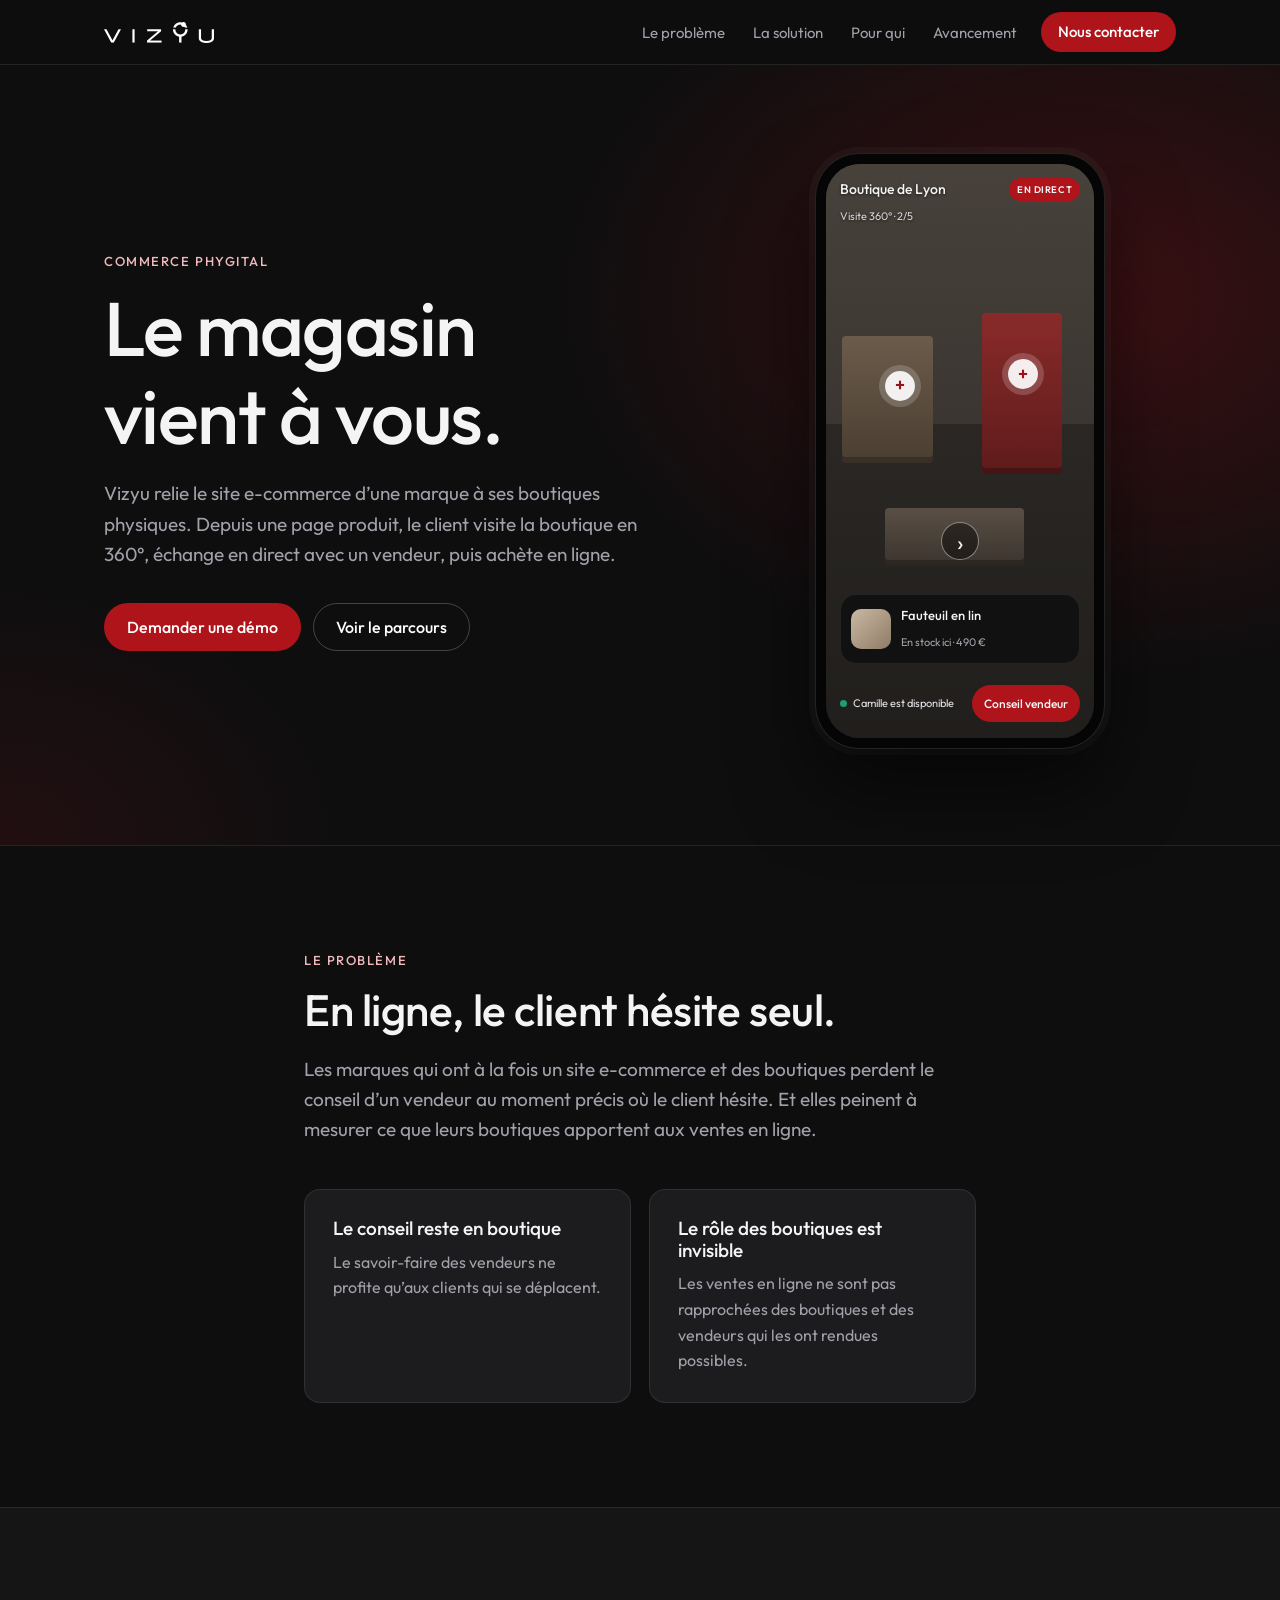
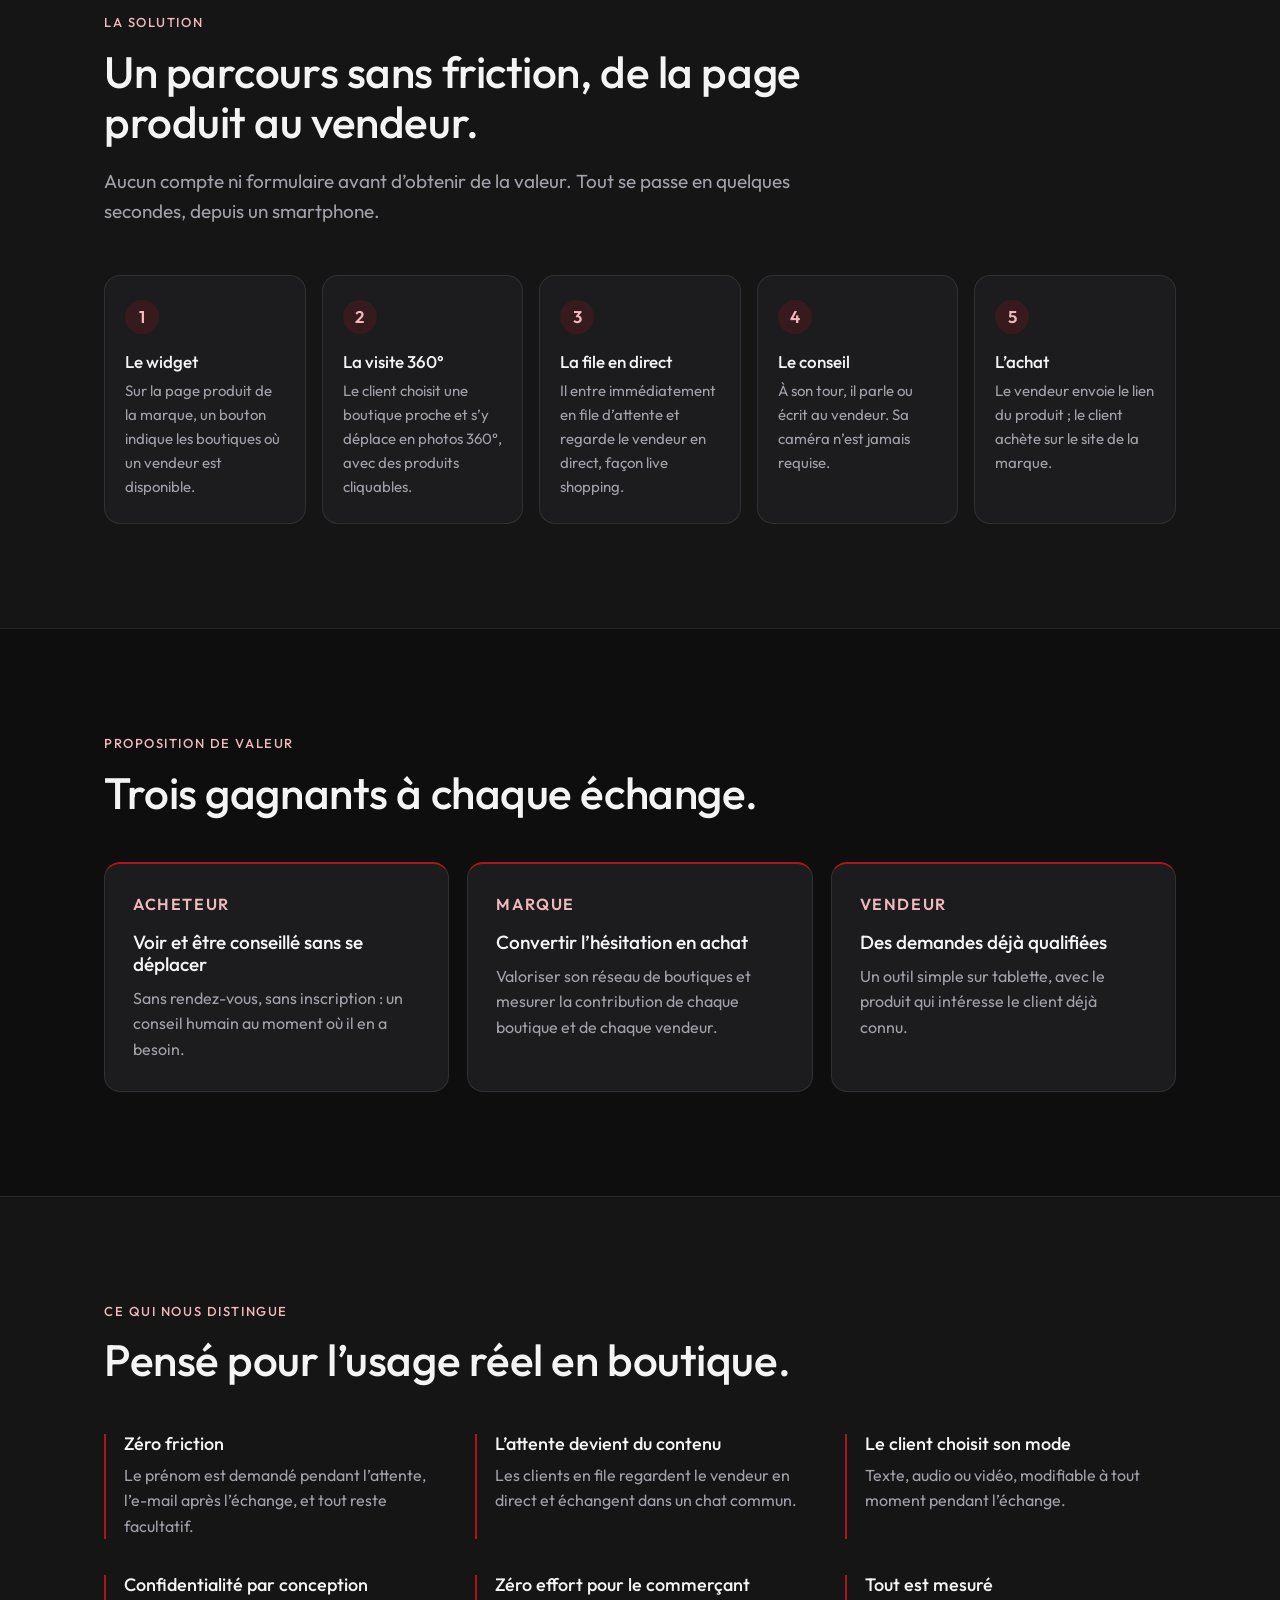
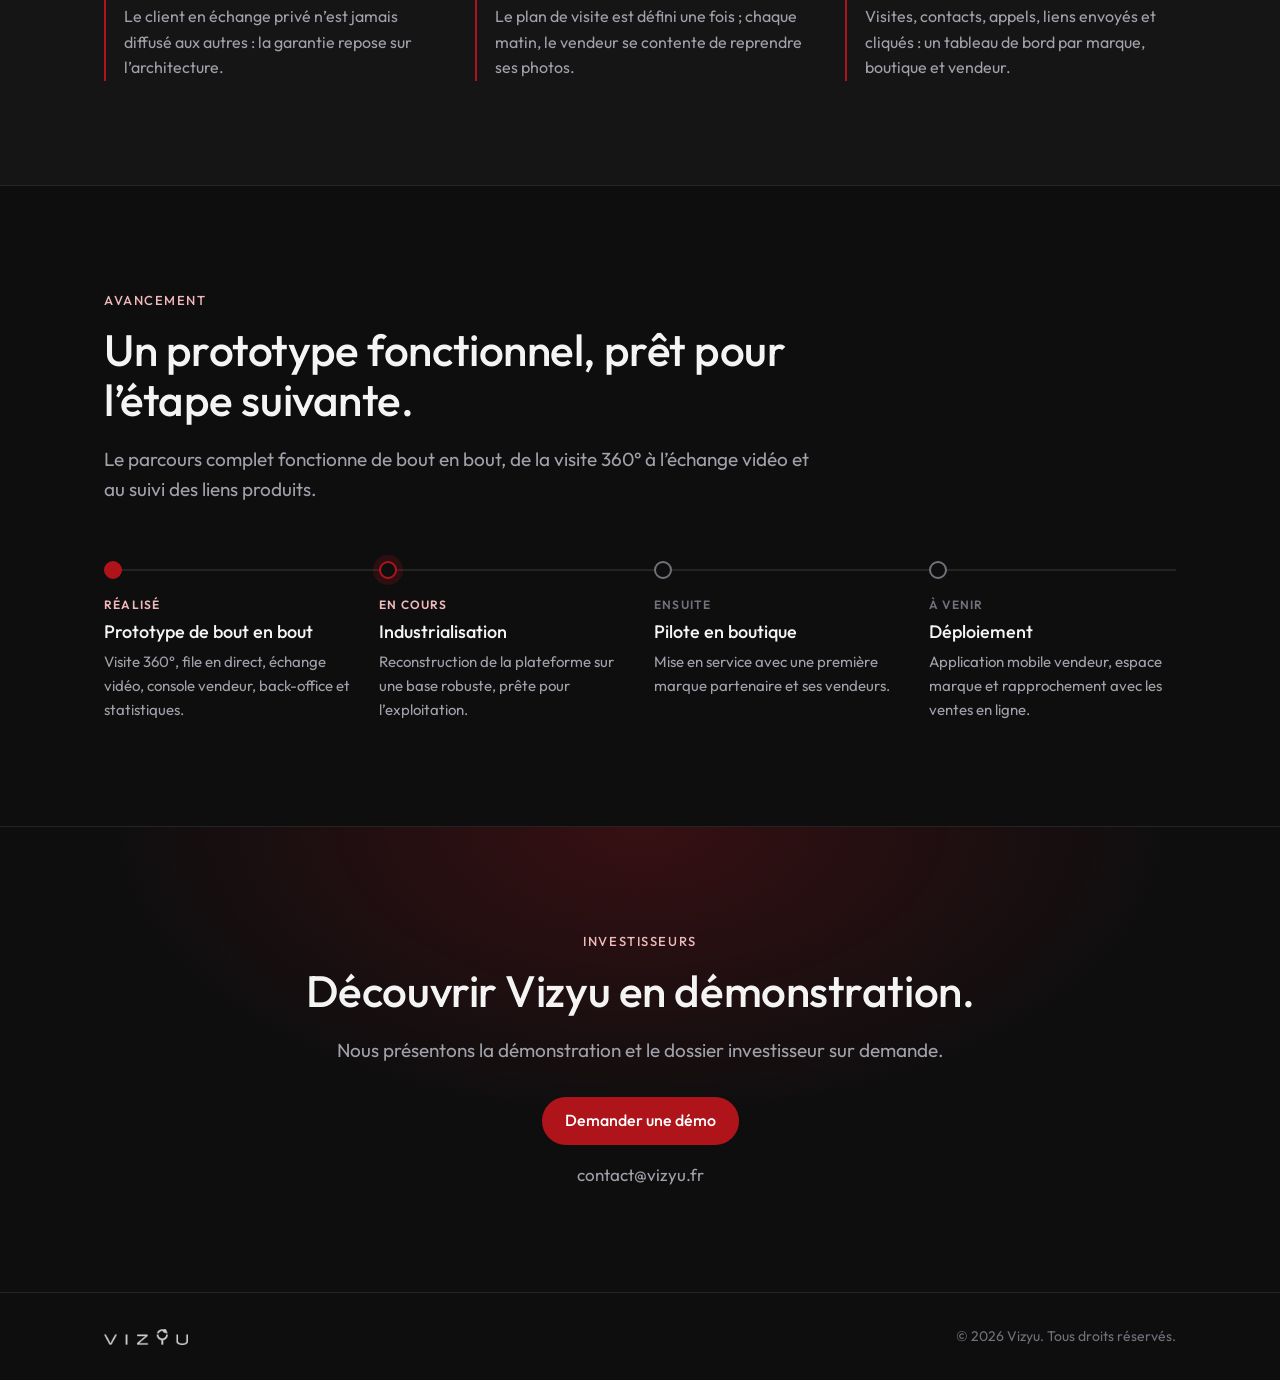
==== index.html @ f2ac0614 "feat: adresse de contact investisseurs (contact@vizyu.fr) Co-Authored-By: Claude Opus 5.5 <noreply@a" ====
<!doctype html>
<html lang="fr">
<head>
  <meta charset="utf-8" />
  <meta name="viewport" content="width=device-width, initial-scale=1, viewport-fit=cover" />
  <title>Vizyu — Le magasin vient à vous</title>
  <meta name="description" content="Vizyu relie le site e-commerce d'une marque à ses boutiques physiques : visite en 360°, conseil d'un vendeur en direct, achat en ligne." />
  <meta property="og:title" content="Vizyu — Le magasin vient à vous" />
  <meta property="og:description" content="La visite de boutique en 360° et le conseil vendeur en direct, au moment où le client hésite en ligne." />
  <meta property="og:type" content="website" />
  <meta property="og:url" content="https://www.vizyu.fr/" />
  <meta name="theme-color" content="#0E0E0F" />
  <link rel="icon" href="assets/icon.svg" type="image/svg+xml" />
  <link rel="apple-touch-icon" href="assets/apple-icon.png" />
  <link rel="preconnect" href="https://fonts.googleapis.com" />
  <link rel="preconnect" href="https://fonts.gstatic.com" crossorigin />
  <link href="https://fonts.googleapis.com/css2?family=Outfit:wght@300;400;500;600&display=swap" rel="stylesheet" />
  <link rel="stylesheet" href="styles.css" />
</head>
<body>
  <a class="skip" href="#contenu">Aller au contenu</a>

  <header class="nav" id="haut">
    <div class="wrap nav__inner">
      <a href="#haut" class="nav__logo" aria-label="Vizyu, retour en haut">
        <img src="assets/vizyu-logo-blanc.png" alt="Vizyu" width="110" height="21" />
      </a>
      <nav aria-label="Sections">
        <ul class="nav__links">
          <li><a href="#probleme">Le problème</a></li>
          <li><a href="#solution">La solution</a></li>
          <li><a href="#valeur">Pour qui</a></li>
          <li><a href="#avancement">Avancement</a></li>
        </ul>
      </nav>
      <a href="#contact" class="btn btn--sm">Nous contacter</a>
    </div>
  </header>

  <main id="contenu">
    <!-- Hero -->
    <section class="hero">
      <div class="wrap hero__grid">
        <div class="hero__text">
          <p class="eyebrow">Commerce phygital</p>
          <h1>Le magasin vient&nbsp;à&nbsp;vous.</h1>
          <p class="lead">
            Vizyu relie le site e-commerce d’une marque à ses boutiques physiques.
            Depuis une page produit, le client visite la boutique en 360°, échange en direct
            avec un vendeur, puis achète en ligne.
          </p>
          <div class="hero__cta">
            <a href="#contact" class="btn">Demander une démo</a>
            <a href="#solution" class="btn btn--ghost">Voir le parcours</a>
          </div>
        </div>

        <div class="phone" aria-hidden="true">
          <div class="phone__screen">
            <div class="pano">
              <div class="pano__grid"></div>
              <div class="pano__shelf pano__shelf--a"></div>
              <div class="pano__shelf pano__shelf--b"></div>
              <div class="pano__shelf pano__shelf--c"></div>
              <span class="hotspot hotspot--a"><span>+</span></span>
              <span class="hotspot hotspot--b"><span>+</span></span>
              <span class="navspot">›</span>
            </div>
            <div class="phone__top">
              <div>
                <strong>Boutique de Lyon</strong>
                <small>Visite 360° · 2/5</small>
              </div>
              <span class="live-dot">EN DIRECT</span>
            </div>
            <div class="product">
              <div class="product__thumb"></div>
              <div>
                <strong>Fauteuil en lin</strong>
                <small>En stock ici · 490 €</small>
              </div>
            </div>
            <div class="phone__bottom">
              <span class="avail"><i></i>Camille est disponible</span>
              <span class="phone__btn">Conseil vendeur</span>
            </div>
          </div>
        </div>
      </div>
    </section>

    <!-- Problem -->
    <section class="section" id="probleme">
      <div class="wrap narrow">
        <p class="eyebrow">Le problème</p>
        <h2>En ligne, le client hésite seul.</h2>
        <p class="lead">
          Les marques qui ont à la fois un site e-commerce et des boutiques perdent le conseil
          d’un vendeur au moment précis où le client hésite. Et elles peinent à mesurer ce que
          leurs boutiques apportent aux ventes en ligne.
        </p>
        <div class="cards cards--2">
          <article class="card">
            <h3>Le conseil reste en boutique</h3>
            <p>Le savoir-faire des vendeurs ne profite qu’aux clients qui se déplacent.</p>
          </article>
          <article class="card">
            <h3>Le rôle des boutiques est invisible</h3>
            <p>Les ventes en ligne ne sont pas rapprochées des boutiques et des vendeurs qui les ont rendues possibles.</p>
          </article>
        </div>
      </div>
    </section>

    <!-- Solution / journey -->
    <section class="section section--alt" id="solution">
      <div class="wrap">
        <div class="narrow">
          <p class="eyebrow">La solution</p>
          <h2>Un parcours sans friction, de la page produit au vendeur.</h2>
          <p class="lead">Aucun compte ni formulaire avant d’obtenir de la valeur. Tout se passe en quelques secondes, depuis un smartphone.</p>
        </div>
        <ol class="steps">
          <li class="step">
            <span class="step__n">1</span>
            <h3>Le widget</h3>
            <p>Sur la page produit de la marque, un bouton indique les boutiques où un vendeur est disponible.</p>
          </li>
          <li class="step">
            <span class="step__n">2</span>
            <h3>La visite 360°</h3>
            <p>Le client choisit une boutique proche et s’y déplace en photos 360°, avec des produits cliquables.</p>
          </li>
          <li class="step">
            <span class="step__n">3</span>
            <h3>La file en direct</h3>
            <p>Il entre immédiatement en file d’attente et regarde le vendeur en direct, façon live shopping.</p>
          </li>
          <li class="step">
            <span class="step__n">4</span>
            <h3>Le conseil</h3>
            <p>À son tour, il parle ou écrit au vendeur. Sa caméra n’est jamais requise.</p>
          </li>
          <li class="step">
            <span class="step__n">5</span>
            <h3>L’achat</h3>
            <p>Le vendeur envoie le lien du produit ; le client achète sur le site de la marque.</p>
          </li>
        </ol>
      </div>
    </section>

    <!-- Value -->
    <section class="section" id="valeur">
      <div class="wrap">
        <div class="narrow">
          <p class="eyebrow">Proposition de valeur</p>
          <h2>Trois gagnants à chaque échange.</h2>
        </div>
        <div class="cards cards--3">
          <article class="card card--accent">
            <p class="card__tag">Acheteur</p>
            <h3>Voir et être conseillé sans se déplacer</h3>
            <p>Sans rendez-vous, sans inscription : un conseil humain au moment où il en a besoin.</p>
          </article>
          <article class="card card--accent">
            <p class="card__tag">Marque</p>
            <h3>Convertir l’hésitation en achat</h3>
            <p>Valoriser son réseau de boutiques et mesurer la contribution de chaque boutique et de chaque vendeur.</p>
          </article>
          <article class="card card--accent">
            <p class="card__tag">Vendeur</p>
            <h3>Des demandes déjà qualifiées</h3>
            <p>Un outil simple sur tablette, avec le produit qui intéresse le client déjà connu.</p>
          </article>
        </div>
      </div>
    </section>

    <!-- Differentiators -->
    <section class="section section--alt">
      <div class="wrap">
        <div class="narrow">
          <p class="eyebrow">Ce qui nous distingue</p>
          <h2>Pensé pour l’usage réel en boutique.</h2>
        </div>
        <ul class="features">
          <li>
            <h3>Zéro friction</h3>
            <p>Le prénom est demandé pendant l’attente, l’e-mail après l’échange, et tout reste facultatif.</p>
          </li>
          <li>
            <h3>L’attente devient du contenu</h3>
            <p>Les clients en file regardent le vendeur en direct et échangent dans un chat commun.</p>
          </li>
          <li>
            <h3>Le client choisit son mode</h3>
            <p>Texte, audio ou vidéo, modifiable à tout moment pendant l’échange.</p>
          </li>
          <li>
            <h3>Confidentialité par conception</h3>
            <p>Le client en échange privé n’est jamais diffusé aux autres : la garantie repose sur l’architecture.</p>
          </li>
          <li>
            <h3>Zéro effort pour le commerçant</h3>
            <p>Le plan de visite est défini une fois ; chaque matin, le vendeur se contente de reprendre ses photos.</p>
          </li>
          <li>
            <h3>Tout est mesuré</h3>
            <p>Visites, contacts, appels, liens envoyés et cliqués : un tableau de bord par marque, boutique et vendeur.</p>
          </li>
        </ul>
      </div>
    </section>

    <!-- Progress -->
    <section class="section" id="avancement">
      <div class="wrap">
        <div class="narrow">
          <p class="eyebrow">Avancement</p>
          <h2>Un prototype fonctionnel, prêt pour l’étape suivante.</h2>
          <p class="lead">Le parcours complet fonctionne de bout en bout, de la visite 360° à l’échange vidéo et au suivi des liens produits.</p>
        </div>
        <ol class="timeline">
          <li class="timeline__item is-done">
            <span class="timeline__dot"></span>
            <p class="timeline__label">Réalisé</p>
            <h3>Prototype de bout en bout</h3>
            <p>Visite 360°, file en direct, échange vidéo, console vendeur, back-office et statistiques.</p>
          </li>
          <li class="timeline__item is-current">
            <span class="timeline__dot"></span>
            <p class="timeline__label">En cours</p>
            <h3>Industrialisation</h3>
            <p>Reconstruction de la plateforme sur une base robuste, prête pour l’exploitation.</p>
          </li>
          <li class="timeline__item">
            <span class="timeline__dot"></span>
            <p class="timeline__label">Ensuite</p>
            <h3>Pilote en boutique</h3>
            <p>Mise en service avec une première marque partenaire et ses vendeurs.</p>
          </li>
          <li class="timeline__item">
            <span class="timeline__dot"></span>
            <p class="timeline__label">À venir</p>
            <h3>Déploiement</h3>
            <p>Application mobile vendeur, espace marque et rapprochement avec les ventes en ligne.</p>
          </li>
        </ol>
      </div>
    </section>

    <!-- Contact -->
    <section class="section contact" id="contact">
      <div class="wrap narrow center">
        <p class="eyebrow">Investisseurs</p>
        <h2>Découvrir Vizyu en démonstration.</h2>
        <p class="lead">Nous présentons la démonstration et le dossier investisseur sur demande.</p>
        <a class="btn" href="mailto:contact@vizyu.fr?subject=Vizyu%20%E2%80%94%20Demande%20de%20d%C3%A9monstration">Demander une démo</a>
        <p class="contact__mail"><a href="mailto:contact@vizyu.fr">contact@vizyu.fr</a></p>
      </div>
    </section>
  </main>

  <footer class="footer">
    <div class="wrap footer__inner">
      <img src="assets/vizyu-logo-blanc.png" alt="Vizyu" width="84" height="16" />
      <p>© <span id="annee">2026</span> Vizyu. Tous droits réservés.</p>
    </div>
  </footer>

  <script>
    document.getElementById("annee").textContent = new Date().getFullYear();
  </script>
</body>
</html>
---- styles.css ----
:root {
  --red: #b0141b;
  --red-deep: #9a1218;
  --red-soft: #f0b9bc;
  --bg: #0e0e0f;
  --bg-alt: #151516;
  --surface: #1c1c1e;
  --line: rgba(255, 255, 255, 0.09);
  --ink: #f4f4f5;
  --muted: #a1a1aa;
  --faint: #71717a;
  --success: #1d9e75;
  --radius: 16px;
  --wrap: 1120px;
}

*,
*::before,
*::after { box-sizing: border-box; }

html { scroll-behavior: smooth; scroll-padding-top: 76px; }

body {
  margin: 0;
  background: var(--bg);
  color: var(--ink);
  font-family: "Outfit", system-ui, -apple-system, "Segoe UI", sans-serif;
  font-size: 17px;
  line-height: 1.6;
  -webkit-font-smoothing: antialiased;
}

img { display: block; max-width: 100%; height: auto; }
a { color: inherit; }
h1, h2, h3 { margin: 0; font-weight: 500; line-height: 1.15; }
p { margin: 0; }

:focus-visible { outline: 2px solid var(--red-soft); outline-offset: 3px; border-radius: 6px; }

.skip {
  position: absolute; left: 16px; top: -48px; z-index: 100;
  background: var(--red); color: #fff; padding: 10px 14px; border-radius: 10px; text-decoration: none;
}
.skip:focus { top: 12px; }

.wrap { width: 100%; max-width: var(--wrap); margin: 0 auto; padding: 0 24px; }
.narrow { max-width: 720px; }
.center { text-align: center; margin-left: auto; margin-right: auto; }

.eyebrow {
  font-size: 13px; font-weight: 500; letter-spacing: 0.12em; text-transform: uppercase;
  color: var(--red-soft); margin-bottom: 14px;
}
.lead { color: var(--muted); font-size: 19px; margin-top: 18px; }
h2 { font-size: clamp(30px, 4vw, 44px); letter-spacing: -0.01em; }
h3 { font-size: 19px; }

/* Buttons */
.btn {
  display: inline-flex; align-items: center; justify-content: center; min-height: 48px;
  padding: 0 22px; border-radius: 999px; background: var(--red); color: #fff;
  font-weight: 500; font-size: 16px; text-decoration: none; border: 1px solid transparent;
  transition: background 0.2s, border-color 0.2s;
}
.btn:hover { background: #c81a22; }
.btn--ghost { background: transparent; border-color: rgba(255, 255, 255, 0.22); }
.btn--ghost:hover { background: rgba(255, 255, 255, 0.06); }
.btn--sm { min-height: 40px; padding: 0 16px; font-size: 15px; }

/* Nav */
.nav {
  position: sticky; top: 0; z-index: 50;
  background: rgba(14, 14, 15, 0.82); backdrop-filter: blur(14px); -webkit-backdrop-filter: blur(14px);
  border-bottom: 1px solid var(--line);
}
.nav__inner { display: flex; align-items: center; gap: 24px; height: 64px; }
.nav__logo img { height: 21px; width: auto; }
.nav nav { margin-left: auto; }
.nav__links { display: flex; gap: 28px; list-style: none; margin: 0; padding: 0; }
.nav__links a { text-decoration: none; color: var(--muted); font-size: 15px; transition: color 0.2s; }
.nav__links a:hover { color: var(--ink); }

/* Hero */
.hero {
  padding: 88px 0 96px;
  background:
    radial-gradient(60% 70% at 85% 30%, rgba(176, 20, 27, 0.28), transparent 70%),
    radial-gradient(40% 50% at 0% 100%, rgba(176, 20, 27, 0.12), transparent 70%);
}
.hero__grid { display: grid; grid-template-columns: 1.15fr 0.85fr; gap: 56px; align-items: center; }
.hero h1 { font-size: clamp(42px, 6.4vw, 76px); font-weight: 500; letter-spacing: -0.02em; }
.hero .lead { max-width: 560px; }
.hero__cta { display: flex; flex-wrap: wrap; gap: 12px; margin-top: 34px; }

/* Phone mock-up */
.phone {
  justify-self: center; width: 290px; aspect-ratio: 9 / 18.5; padding: 10px;
  border-radius: 44px; background: #050505; border: 1px solid rgba(255, 255, 255, 0.12);
  box-shadow: 0 40px 80px rgba(0, 0, 0, 0.55), 0 0 0 6px rgba(255, 255, 255, 0.03);
}
.phone__screen {
  position: relative; height: 100%; border-radius: 34px; overflow: hidden;
  background: linear-gradient(180deg, #3a3835, #2c2c2a 55%, #211f1d);
}
.pano { position: absolute; inset: 0; overflow: hidden; }
.pano__grid {
  position: absolute; inset: -10% -40%;
  background:
    linear-gradient(180deg, #4a443d 0%, #3b3631 46%, #2a2724 46%, #1f1d1b 100%);
  animation: pan 18s ease-in-out infinite alternate;
}
.pano__shelf {
  position: absolute; border-radius: 4px;
  background: linear-gradient(180deg, #6b5b4a, #4a3e32);
  box-shadow: inset 0 -6px 0 rgba(0, 0, 0, 0.25);
  animation: pan 18s ease-in-out infinite alternate;
}
.pano__shelf--a { left: 6%; top: 30%; width: 34%; height: 22%; }
.pano__shelf--b { left: 58%; top: 26%; width: 30%; height: 28%; background: linear-gradient(180deg, #8a2a2a, #5e1b1b); }
.pano__shelf--c { left: 22%; top: 60%; width: 52%; height: 10%; background: linear-gradient(180deg, #5a4f45, #3a332d); }
@keyframes pan { from { transform: translateX(-6%); } to { transform: translateX(6%); } }

.hotspot {
  position: absolute; width: 30px; height: 30px; border-radius: 50%;
  background: rgba(255, 255, 255, 0.92); color: var(--red-deep);
  display: grid; place-items: center; font-weight: 600; font-size: 18px;
  box-shadow: 0 0 0 6px rgba(255, 255, 255, 0.18);
  animation: pulse 2.4s ease-in-out infinite;
}
.hotspot--a { left: 22%; top: 36%; }
.hotspot--b { left: 68%; top: 34%; animation-delay: 1.2s; }
.navspot {
  position: absolute; left: 50%; bottom: 31%; transform: translateX(-50%);
  width: 38px; height: 38px; border-radius: 50%; display: grid; place-items: center;
  background: rgba(0, 0, 0, 0.45); border: 1px solid rgba(255, 255, 255, 0.45); font-size: 24px;
}
@keyframes pulse { 50% { box-shadow: 0 0 0 11px rgba(255, 255, 255, 0.06); } }

.phone__top {
  position: absolute; top: 14px; left: 14px; right: 14px;
  display: flex; justify-content: space-between; align-items: flex-start;
  text-shadow: 0 1px 3px rgba(0, 0, 0, 0.6);
}
.phone__top strong { display: block; font-size: 14px; font-weight: 500; }
.phone__top small { font-size: 11px; color: #d4d4d8; }
.live-dot {
  font-size: 9.5px; font-weight: 600; letter-spacing: 0.06em; padding: 4px 8px; border-radius: 999px;
  background: var(--red); text-shadow: none;
}
.product {
  position: absolute; left: 14px; right: 14px; bottom: 74px;
  display: flex; gap: 10px; align-items: center; padding: 10px;
  border-radius: 16px; background: rgba(17, 17, 17, 0.93); border: 1px solid rgba(255, 255, 255, 0.08);
}
.product__thumb { width: 40px; height: 40px; border-radius: 10px; background: linear-gradient(135deg, #c9b8a3, #8f7c66); flex: none; }
.product strong { display: block; font-size: 13px; font-weight: 500; }
.product small { font-size: 11px; color: var(--muted); }
.phone__bottom {
  position: absolute; left: 14px; right: 14px; bottom: 16px;
  display: flex; justify-content: space-between; align-items: center; gap: 8px;
}
.avail { display: inline-flex; align-items: center; gap: 6px; font-size: 11px; color: #e4e4e7; }
.avail i { width: 7px; height: 7px; border-radius: 50%; background: var(--success); }
.phone__btn { background: var(--red); font-size: 12px; font-weight: 500; padding: 9px 12px; border-radius: 999px; white-space: nowrap; }

/* Sections */
.section { padding: 104px 0; border-top: 1px solid var(--line); }
.section--alt { background: var(--bg-alt); }

.cards { display: grid; gap: 18px; margin-top: 44px; }
.cards--2 { grid-template-columns: repeat(2, 1fr); }
.cards--3 { grid-template-columns: repeat(3, 1fr); }
.card { padding: 28px; border-radius: var(--radius); background: var(--surface); border: 1px solid var(--line); }
.card h3 { margin-bottom: 10px; }
.card p { color: var(--muted); font-size: 16px; }
.card--accent { border-top: 2px solid var(--red); }
.card__tag {
  font-size: 12px; font-weight: 600; letter-spacing: 0.1em; text-transform: uppercase;
  color: var(--red-soft) !important; margin-bottom: 14px;
}

/* Steps */
.steps {
  list-style: none; margin: 48px 0 0; padding: 0;
  display: grid; grid-template-columns: repeat(5, 1fr); gap: 16px; counter-reset: none;
}
.step { position: relative; padding: 24px 20px; border-radius: var(--radius); background: var(--surface); border: 1px solid var(--line); }
.step__n {
  display: grid; place-items: center; width: 34px; height: 34px; border-radius: 50%;
  background: rgba(176, 20, 27, 0.18); color: var(--red-soft); font-weight: 600; margin-bottom: 18px;
}
.step h3 { font-size: 17px; margin-bottom: 8px; }
.step p { color: var(--muted); font-size: 15px; }

/* Features */
.features {
  list-style: none; margin: 48px 0 0; padding: 0;
  display: grid; grid-template-columns: repeat(3, 1fr); gap: 36px 40px;
}
.features li { padding-left: 18px; border-left: 2px solid var(--red); }
.features h3 { font-size: 18px; margin-bottom: 8px; }
.features p { color: var(--muted); font-size: 16px; }

/* Timeline */
.timeline {
  list-style: none; margin: 56px 0 0; padding: 0; position: relative;
  display: grid; grid-template-columns: repeat(4, 1fr); gap: 28px;
}
.timeline::before {
  content: ""; position: absolute; left: 0; right: 0; top: 8px; height: 2px; background: var(--line);
}
.timeline__item { position: relative; padding-top: 34px; }
.timeline__dot {
  position: absolute; top: 0; left: 0; width: 18px; height: 18px; border-radius: 50%;
  background: var(--bg); border: 2px solid var(--faint);
}
.timeline__item.is-done .timeline__dot { background: var(--red); border-color: var(--red); }
.timeline__item.is-current .timeline__dot { border-color: var(--red); box-shadow: 0 0 0 6px rgba(176, 20, 27, 0.2); }
.timeline__label { font-size: 12px; font-weight: 600; letter-spacing: 0.1em; text-transform: uppercase; color: var(--faint); margin-bottom: 8px; }
.timeline__item.is-done .timeline__label,
.timeline__item.is-current .timeline__label { color: var(--red-soft); }
.timeline h3 { font-size: 18px; margin-bottom: 8px; }
.timeline p:last-child { color: var(--muted); font-size: 15px; }

/* Contact */
.contact {
  background: radial-gradient(60% 90% at 50% 0%, rgba(176, 20, 27, 0.25), transparent 70%), var(--bg);
}
.contact .btn { margin-top: 32px; }
.contact__mail { margin-top: 16px; }
.contact__mail a { color: var(--muted); text-decoration: none; }
.contact__mail a:hover { color: var(--ink); text-decoration: underline; }

/* Footer */
.footer { border-top: 1px solid var(--line); padding: 32px 0; }
.footer__inner { display: flex; justify-content: space-between; align-items: center; gap: 16px; }
.footer img { height: 16px; width: auto; opacity: 0.8; }
.footer p { color: var(--faint); font-size: 14px; }

/* Responsive */
@media (max-width: 960px) {
  .hero__grid { grid-template-columns: 1fr; }
  .phone { width: 260px; }
  .steps { grid-template-columns: repeat(2, 1fr); }
  .features { grid-template-columns: repeat(2, 1fr); }
  .timeline { grid-template-columns: repeat(2, 1fr); row-gap: 40px; }
  .timeline::before { display: none; }
  .cards--3 { grid-template-columns: 1fr; }
}
@media (max-width: 720px) {
  body { font-size: 16px; }
  .wrap { padding: 0 16px; }
  .nav nav { display: none; }
  .nav__inner { justify-content: space-between; }
  .hero { padding: 56px 0 72px; }
  .lead { font-size: 17px; }
  .section { padding: 72px 0; }
  .cards--2, .steps, .features, .timeline { grid-template-columns: 1fr; }
  .footer__inner { flex-direction: column; text-align: center; }
}

@media (prefers-reduced-motion: reduce) {
  html { scroll-behavior: auto; }
  *, *::before, *::after { animation: none !important; transition: none !important; }
}
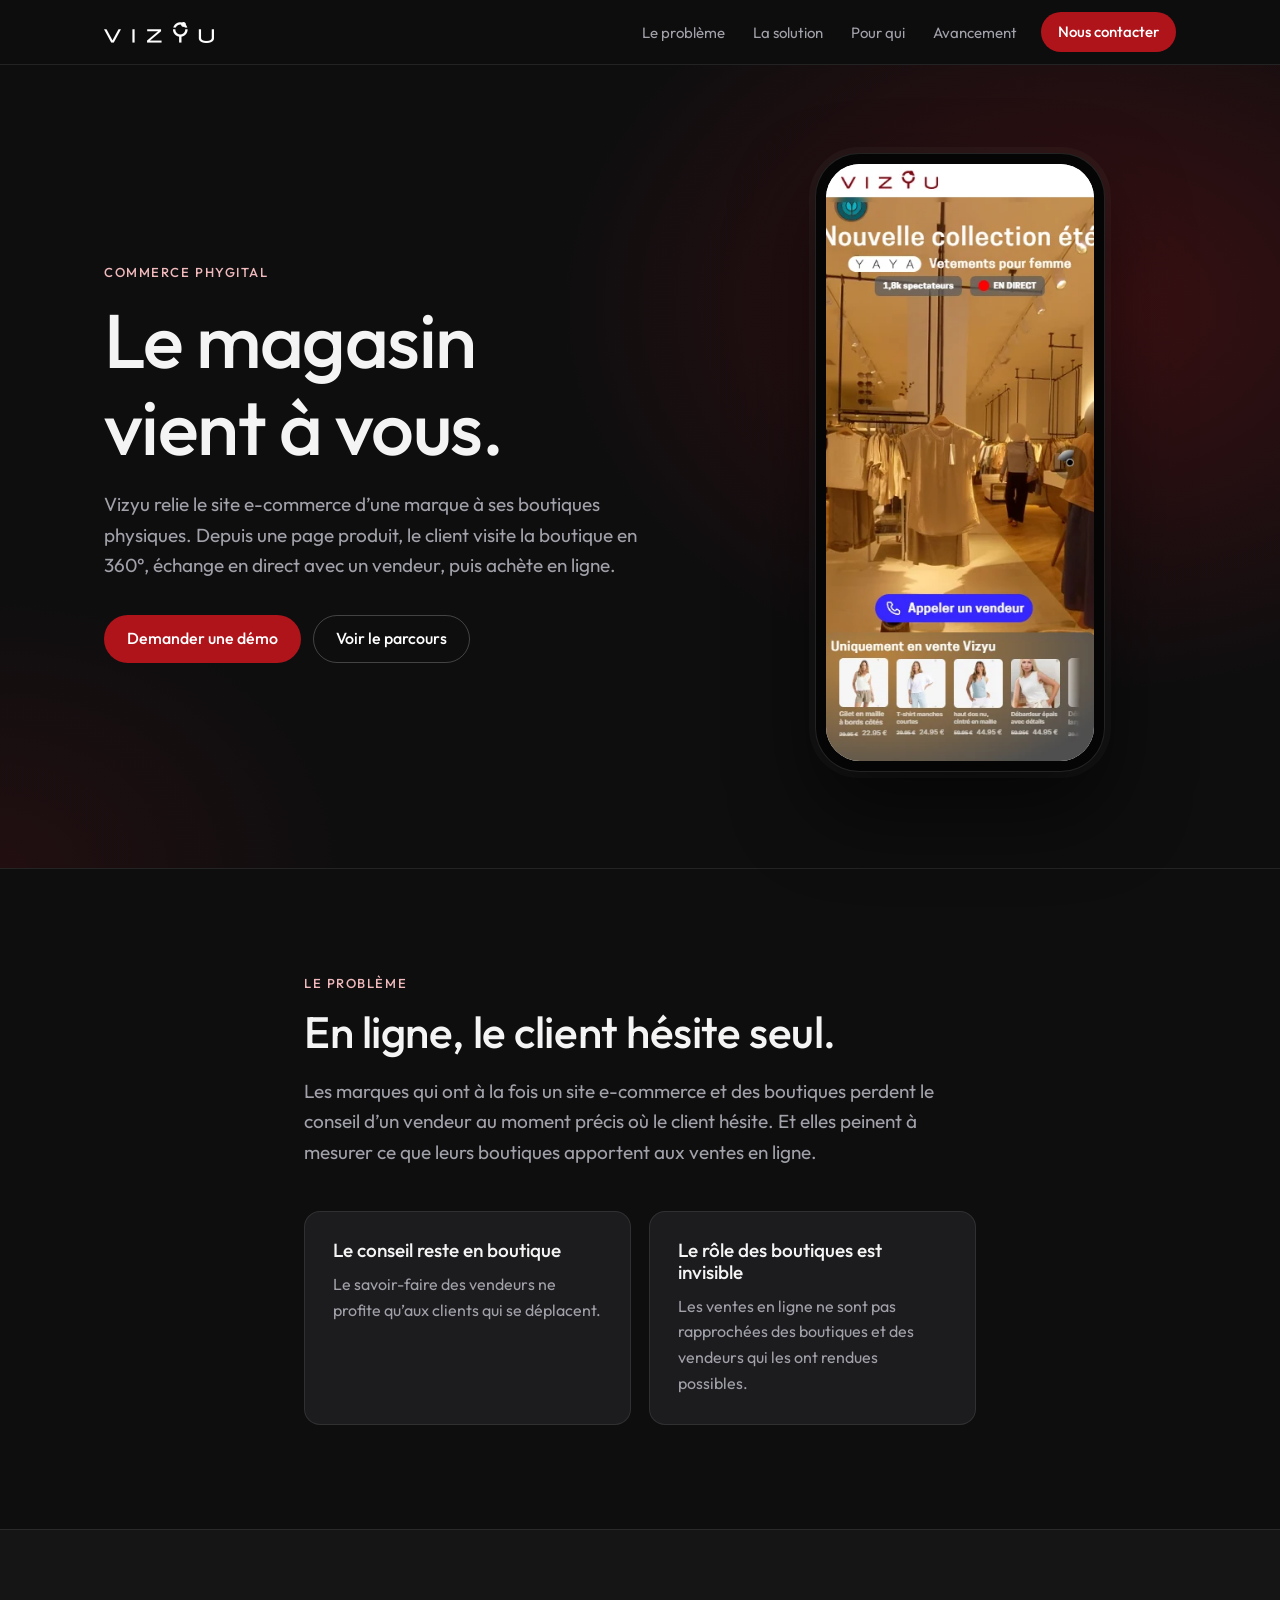
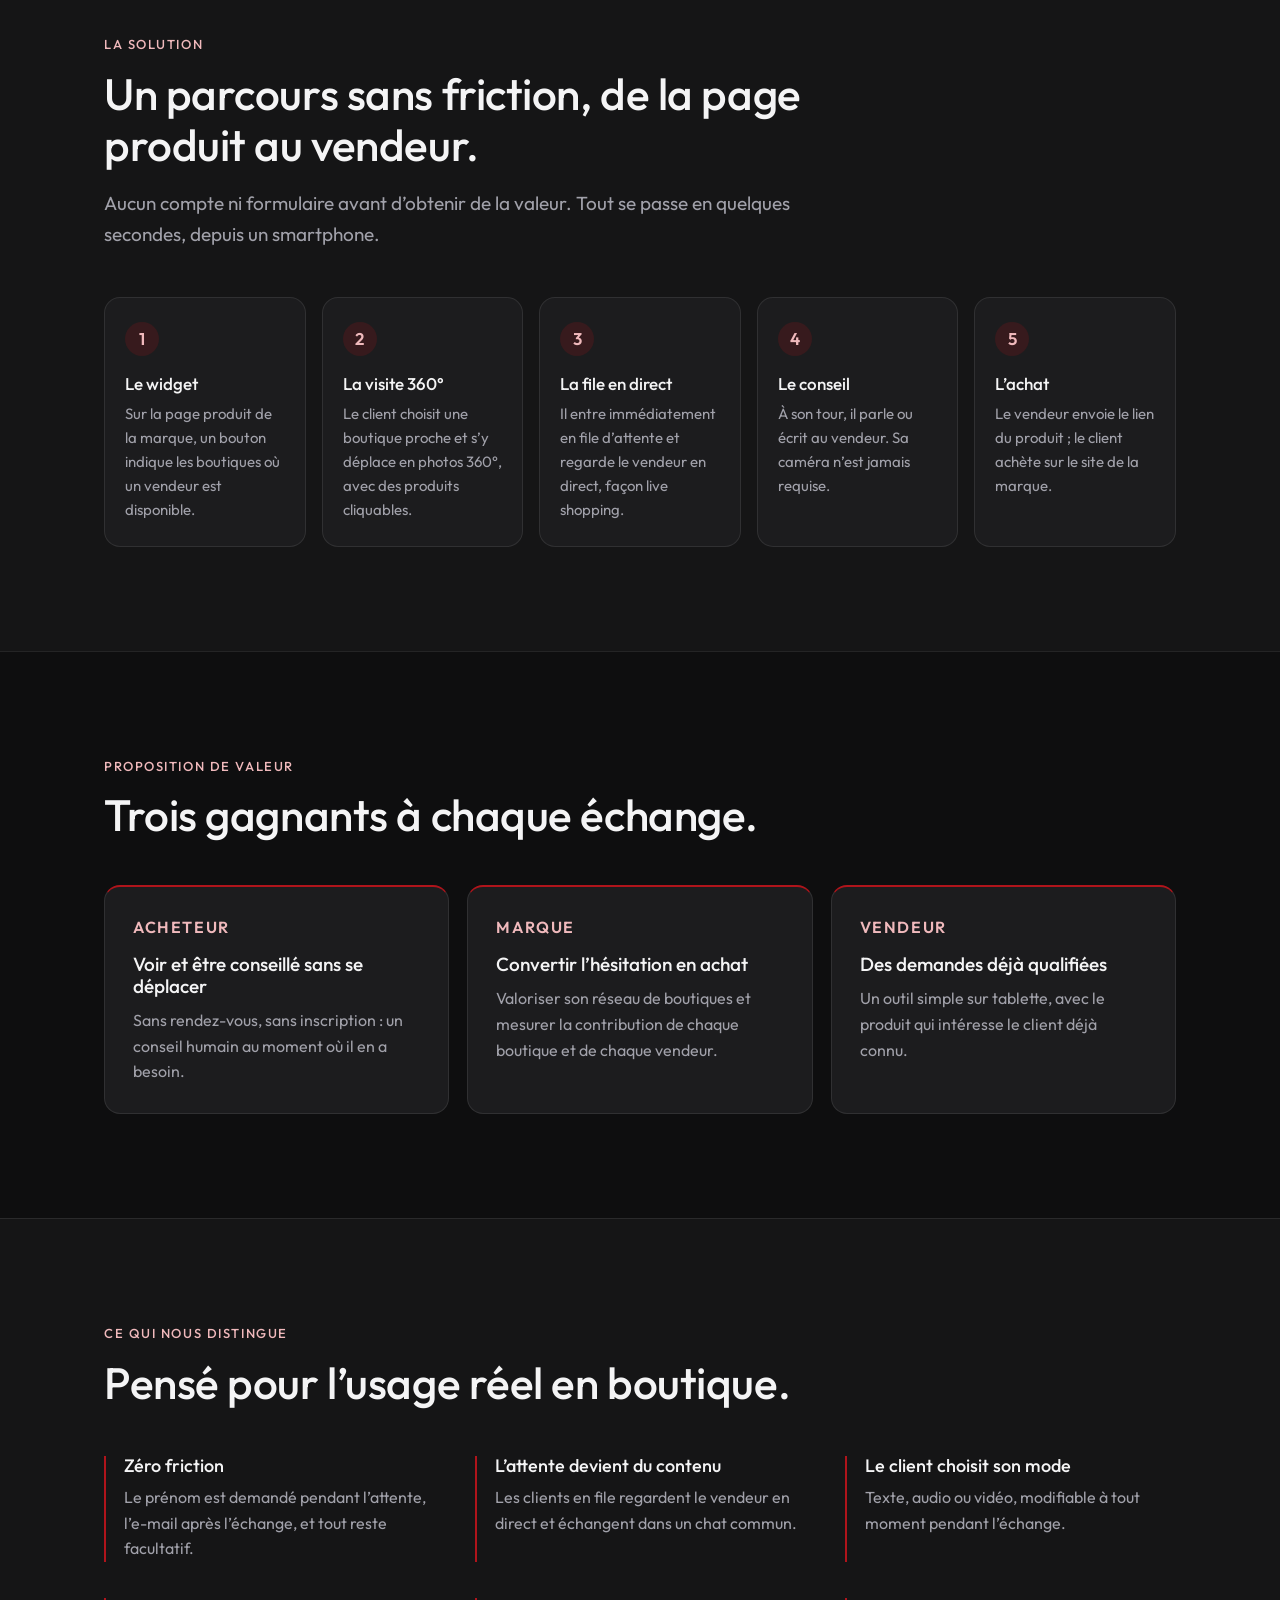
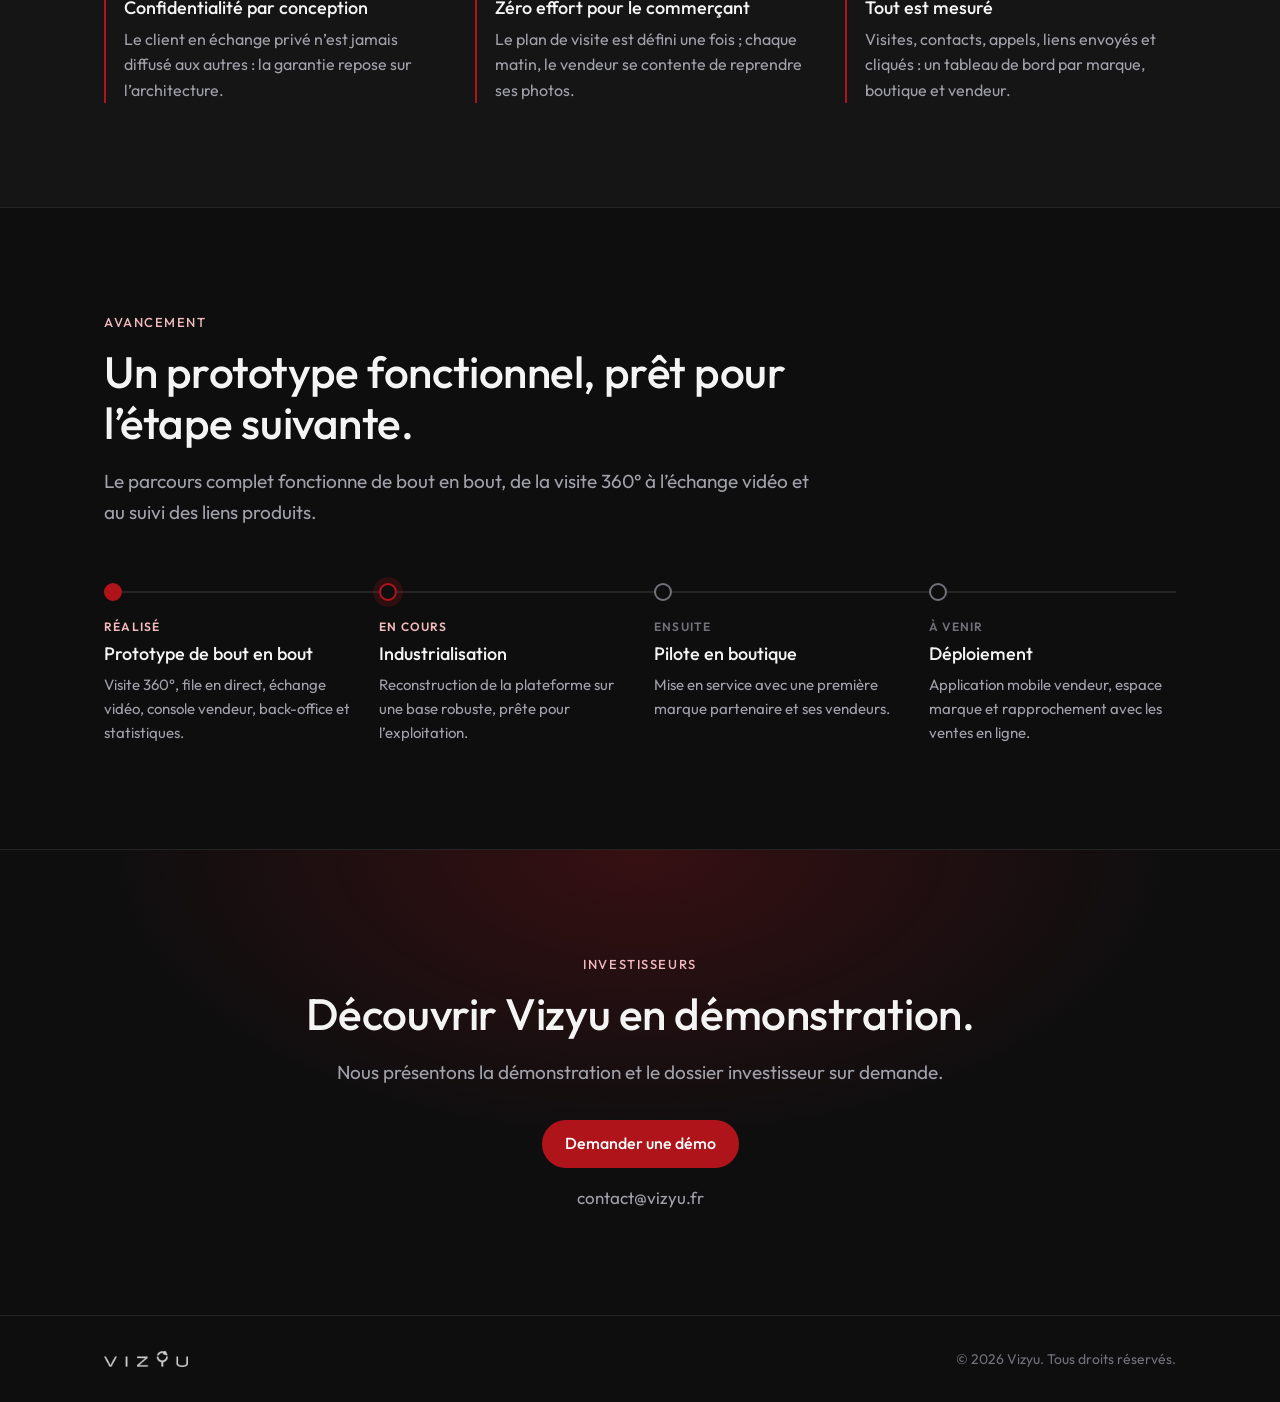
==== commit 8ae4651b: "feat: capture de l'application dans le téléphone de l'en-tête Remplace la maquette dessinée en CSS p" ====
--- a/index.html
+++ b/index.html
@@ -55,35 +55,13 @@
           </div>
         </div>
 
-        <div class="phone" aria-hidden="true">
+        <div class="phone">
           <div class="phone__screen">
-            <div class="pano">
-              <div class="pano__grid"></div>
-              <div class="pano__shelf pano__shelf--a"></div>
-              <div class="pano__shelf pano__shelf--b"></div>
-              <div class="pano__shelf pano__shelf--c"></div>
-              <span class="hotspot hotspot--a"><span>+</span></span>
-              <span class="hotspot hotspot--b"><span>+</span></span>
-              <span class="navspot">›</span>
-            </div>
-            <div class="phone__top">
-              <div>
-                <strong>Boutique de Lyon</strong>
-                <small>Visite 360° · 2/5</small>
-              </div>
-              <span class="live-dot">EN DIRECT</span>
-            </div>
-            <div class="product">
-              <div class="product__thumb"></div>
-              <div>
-                <strong>Fauteuil en lin</strong>
-                <small>En stock ici · 490 €</small>
-              </div>
-            </div>
-            <div class="phone__bottom">
-              <span class="avail"><i></i>Camille est disponible</span>
-              <span class="phone__btn">Conseil vendeur</span>
-            </div>
+            <img
+              src="assets/app-live.webp"
+              width="323" height="719"
+              alt="L'application Vizyu sur mobile : visite en direct d'une boutique de vêtements, bouton « Appeler un vendeur » et produits en vente"
+            />
           </div>
         </div>
       </div>
--- a/styles.css
+++ b/styles.css
@@ -94,74 +94,12 @@
 
 /* Phone mock-up */
 .phone {
-  justify-self: center; width: 290px; aspect-ratio: 9 / 18.5; padding: 10px;
+  justify-self: center; width: 290px; padding: 10px;
   border-radius: 44px; background: #050505; border: 1px solid rgba(255, 255, 255, 0.12);
   box-shadow: 0 40px 80px rgba(0, 0, 0, 0.55), 0 0 0 6px rgba(255, 255, 255, 0.03);
 }
-.phone__screen {
-  position: relative; height: 100%; border-radius: 34px; overflow: hidden;
-  background: linear-gradient(180deg, #3a3835, #2c2c2a 55%, #211f1d);
-}
-.pano { position: absolute; inset: 0; overflow: hidden; }
-.pano__grid {
-  position: absolute; inset: -10% -40%;
-  background:
-    linear-gradient(180deg, #4a443d 0%, #3b3631 46%, #2a2724 46%, #1f1d1b 100%);
-  animation: pan 18s ease-in-out infinite alternate;
-}
-.pano__shelf {
-  position: absolute; border-radius: 4px;
-  background: linear-gradient(180deg, #6b5b4a, #4a3e32);
-  box-shadow: inset 0 -6px 0 rgba(0, 0, 0, 0.25);
-  animation: pan 18s ease-in-out infinite alternate;
-}
-.pano__shelf--a { left: 6%; top: 30%; width: 34%; height: 22%; }
-.pano__shelf--b { left: 58%; top: 26%; width: 30%; height: 28%; background: linear-gradient(180deg, #8a2a2a, #5e1b1b); }
-.pano__shelf--c { left: 22%; top: 60%; width: 52%; height: 10%; background: linear-gradient(180deg, #5a4f45, #3a332d); }
-@keyframes pan { from { transform: translateX(-6%); } to { transform: translateX(6%); } }
-
-.hotspot {
-  position: absolute; width: 30px; height: 30px; border-radius: 50%;
-  background: rgba(255, 255, 255, 0.92); color: var(--red-deep);
-  display: grid; place-items: center; font-weight: 600; font-size: 18px;
-  box-shadow: 0 0 0 6px rgba(255, 255, 255, 0.18);
-  animation: pulse 2.4s ease-in-out infinite;
-}
-.hotspot--a { left: 22%; top: 36%; }
-.hotspot--b { left: 68%; top: 34%; animation-delay: 1.2s; }
-.navspot {
-  position: absolute; left: 50%; bottom: 31%; transform: translateX(-50%);
-  width: 38px; height: 38px; border-radius: 50%; display: grid; place-items: center;
-  background: rgba(0, 0, 0, 0.45); border: 1px solid rgba(255, 255, 255, 0.45); font-size: 24px;
-}
-@keyframes pulse { 50% { box-shadow: 0 0 0 11px rgba(255, 255, 255, 0.06); } }
-
-.phone__top {
-  position: absolute; top: 14px; left: 14px; right: 14px;
-  display: flex; justify-content: space-between; align-items: flex-start;
-  text-shadow: 0 1px 3px rgba(0, 0, 0, 0.6);
-}
-.phone__top strong { display: block; font-size: 14px; font-weight: 500; }
-.phone__top small { font-size: 11px; color: #d4d4d8; }
-.live-dot {
-  font-size: 9.5px; font-weight: 600; letter-spacing: 0.06em; padding: 4px 8px; border-radius: 999px;
-  background: var(--red); text-shadow: none;
-}
-.product {
-  position: absolute; left: 14px; right: 14px; bottom: 74px;
-  display: flex; gap: 10px; align-items: center; padding: 10px;
-  border-radius: 16px; background: rgba(17, 17, 17, 0.93); border: 1px solid rgba(255, 255, 255, 0.08);
-}
-.product__thumb { width: 40px; height: 40px; border-radius: 10px; background: linear-gradient(135deg, #c9b8a3, #8f7c66); flex: none; }
-.product strong { display: block; font-size: 13px; font-weight: 500; }
-.product small { font-size: 11px; color: var(--muted); }
-.phone__bottom {
-  position: absolute; left: 14px; right: 14px; bottom: 16px;
-  display: flex; justify-content: space-between; align-items: center; gap: 8px;
-}
-.avail { display: inline-flex; align-items: center; gap: 6px; font-size: 11px; color: #e4e4e7; }
-.avail i { width: 7px; height: 7px; border-radius: 50%; background: var(--success); }
-.phone__btn { background: var(--red); font-size: 12px; font-weight: 500; padding: 9px 12px; border-radius: 999px; white-space: nowrap; }
+.phone__screen { aspect-ratio: 323 / 719; border-radius: 34px; overflow: hidden; background: #fff; }
+.phone__screen img { width: 100%; height: 100%; object-fit: cover; object-position: top center; }
 
 /* Sections */
 .section { padding: 104px 0; border-top: 1px solid var(--line); }
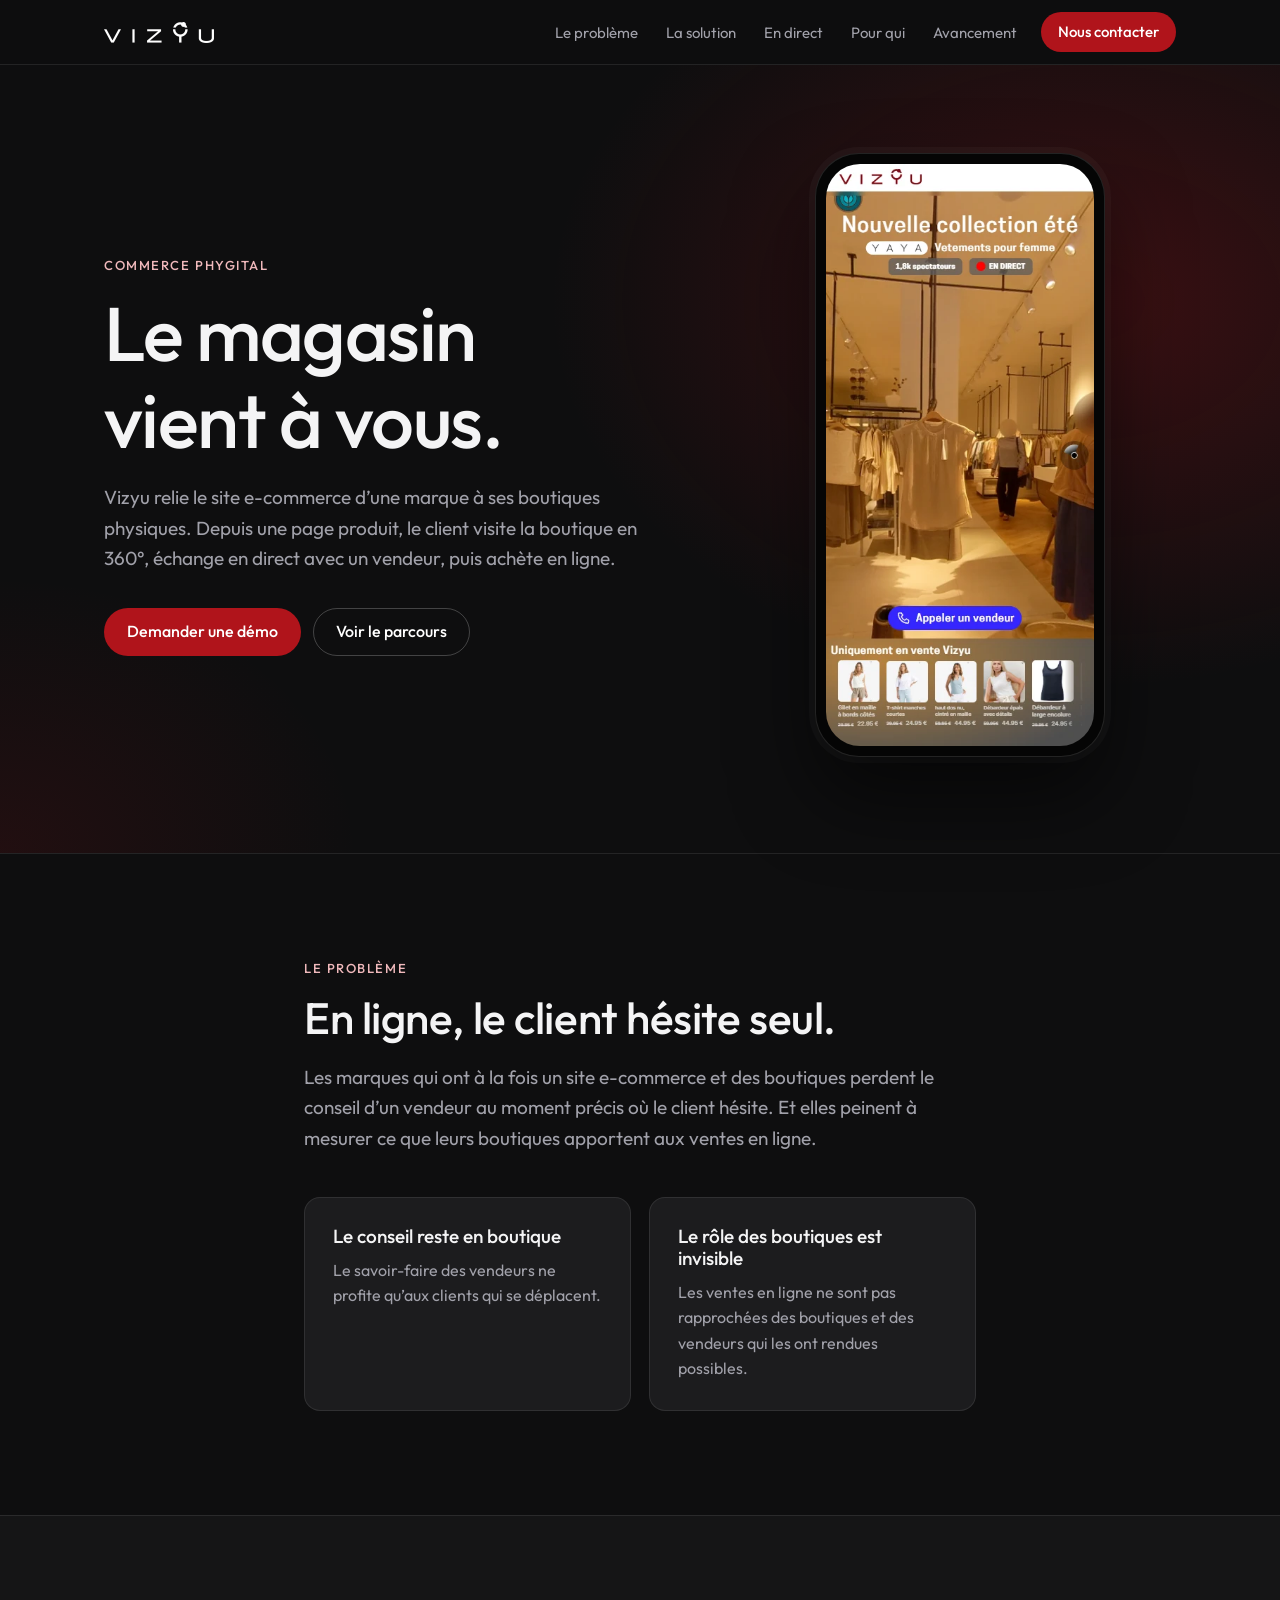
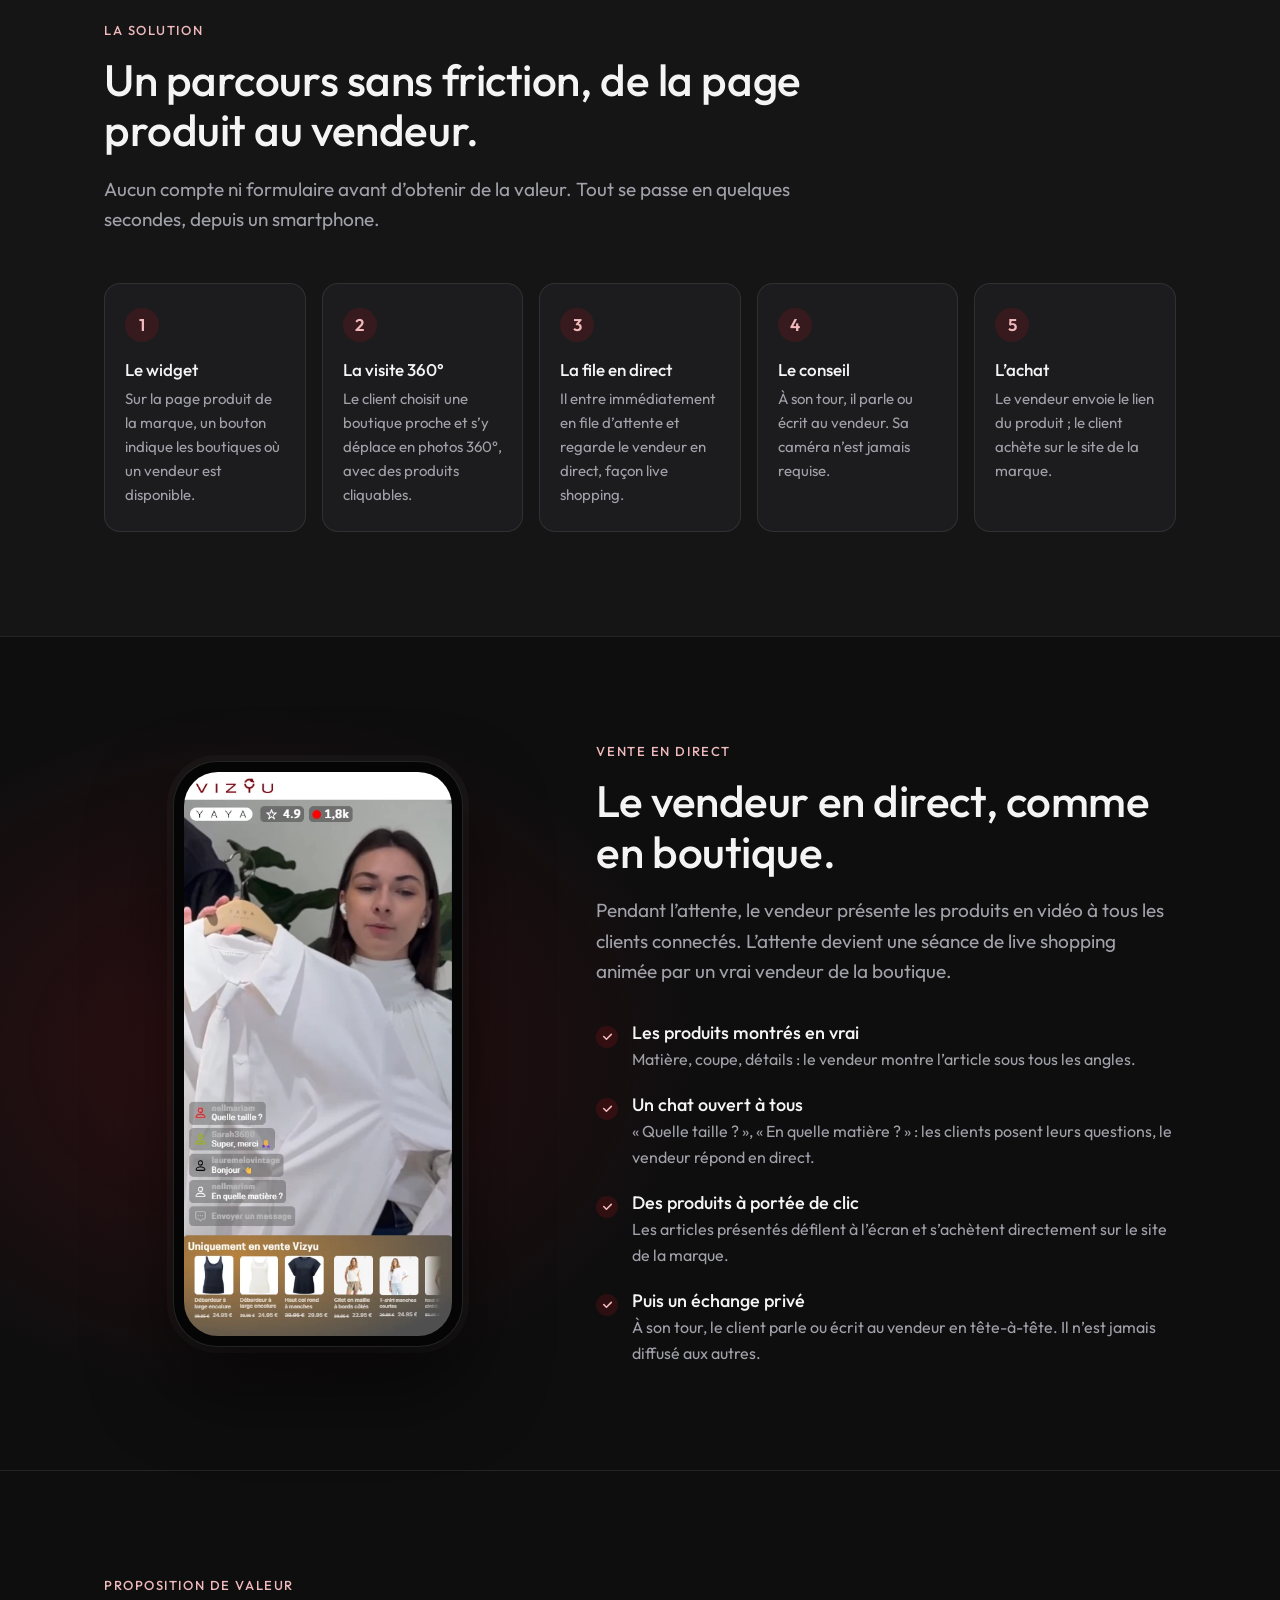
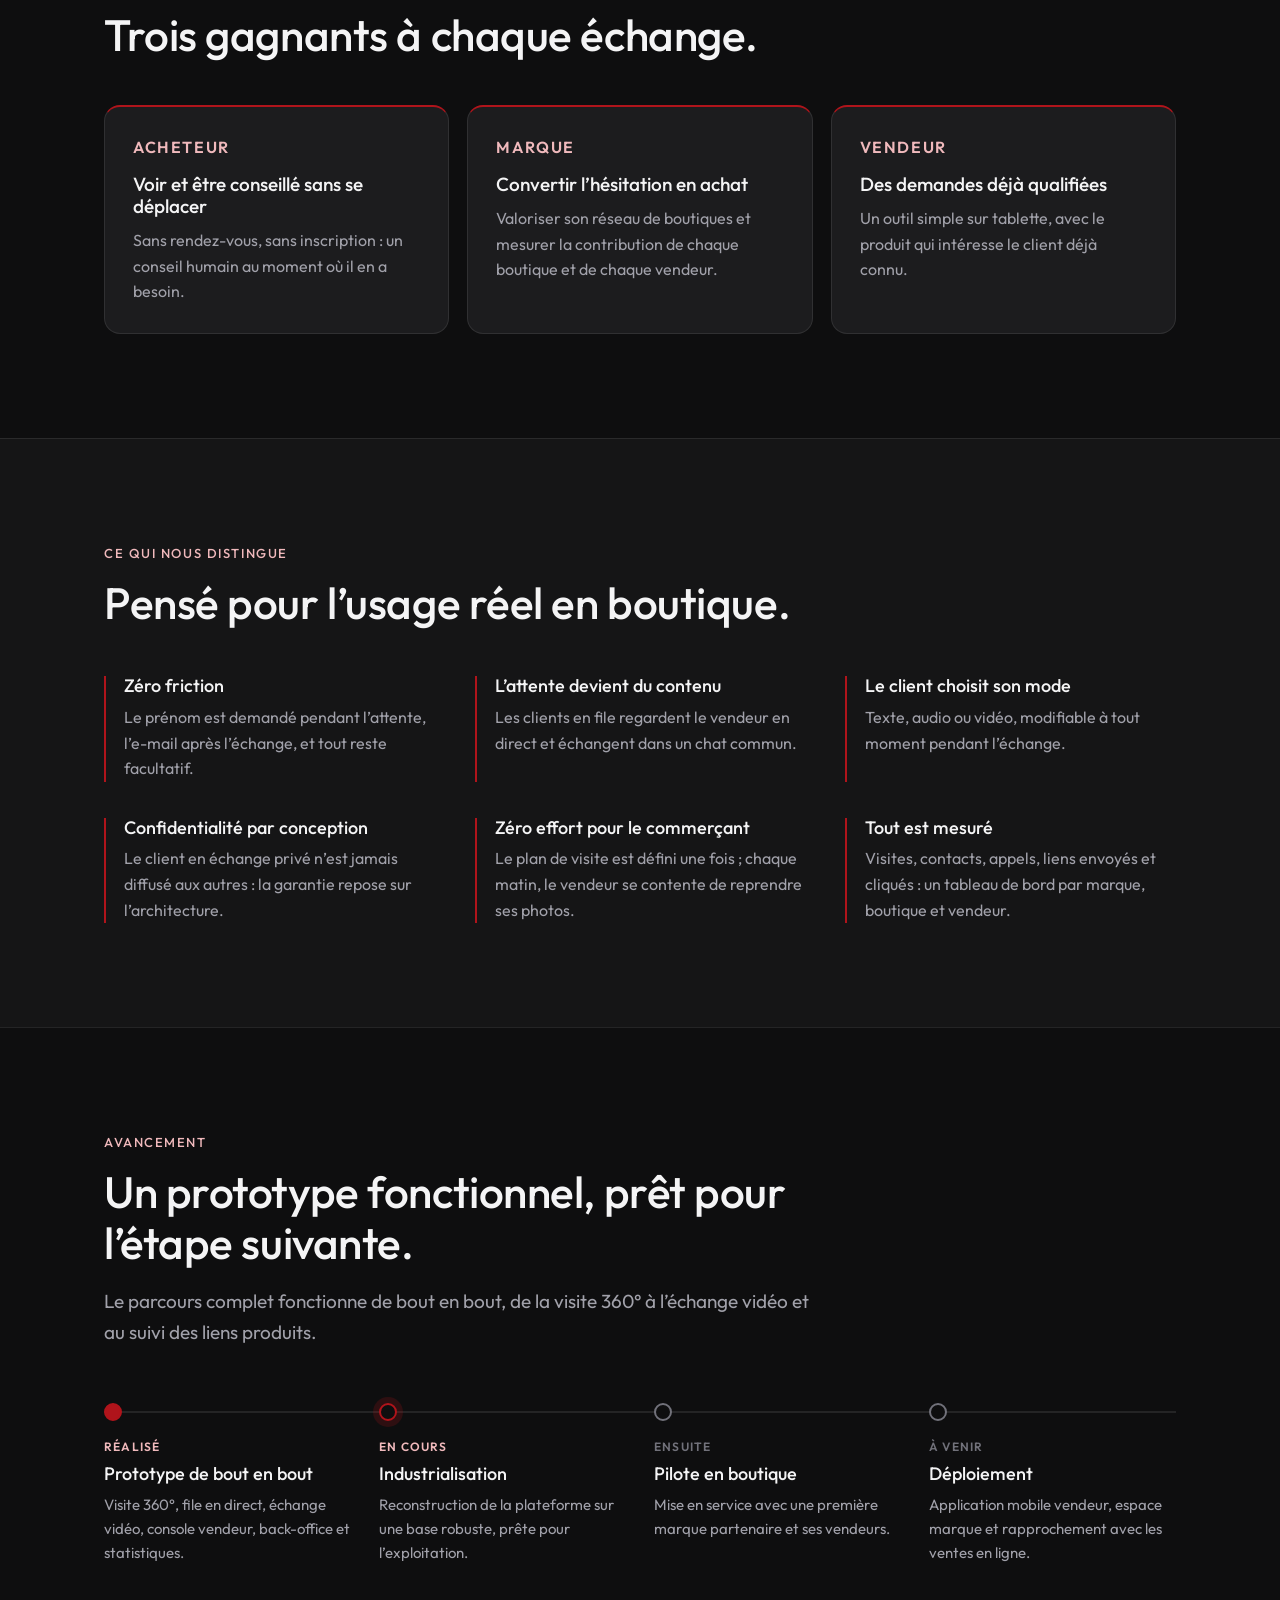
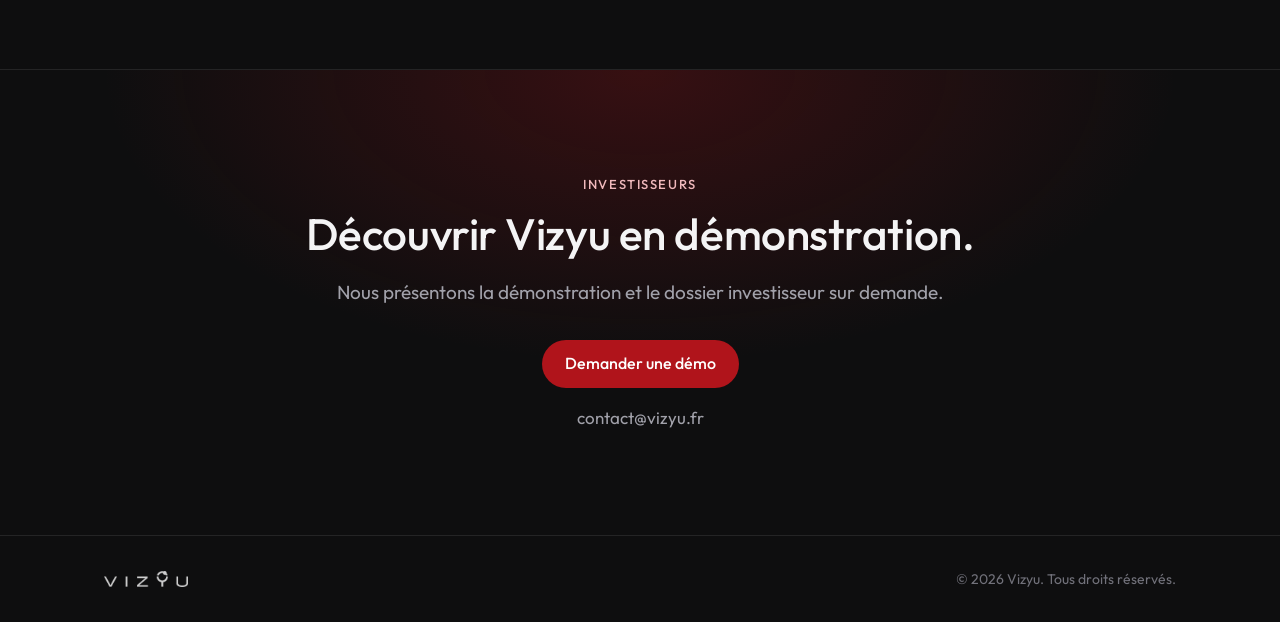
==== commit 362dab43: "feat: nouvelle capture d'en-tête et section vente en direct Co-Authored-By: Claude Opus 5.5 <noreply" ====
--- a/index.html
+++ b/index.html
@@ -29,6 +29,7 @@
         <ul class="nav__links">
           <li><a href="#probleme">Le problème</a></li>
           <li><a href="#solution">La solution</a></li>
+          <li><a href="#direct">En direct</a></li>
           <li><a href="#valeur">Pour qui</a></li>
           <li><a href="#avancement">Avancement</a></li>
         </ul>
@@ -59,7 +60,7 @@
           <div class="phone__screen">
             <img
               src="assets/app-live.webp"
-              width="323" height="719"
+              width="381" height="828"
               alt="L'application Vizyu sur mobile : visite en direct d'une boutique de vêtements, bouton « Appeler un vendeur » et produits en vente"
             />
           </div>
@@ -128,6 +129,48 @@
       </div>
     </section>
 
+    <!-- Live selling -->
+    <section class="section live" id="direct">
+      <div class="wrap live__grid">
+        <div class="phone">
+          <div class="phone__screen">
+            <img
+              src="assets/app-vendeur.webp"
+              width="407" height="857"
+              loading="lazy"
+              alt="Une vendeuse YAYA présente une chemise en direct ; les clients posent leurs questions dans le chat et voient les produits en vente"
+            />
+          </div>
+        </div>
+        <div class="live__text">
+          <p class="eyebrow">Vente en direct</p>
+          <h2>Le vendeur en direct, comme en boutique.</h2>
+          <p class="lead">
+            Pendant l’attente, le vendeur présente les produits en vidéo à tous les clients connectés.
+            L’attente devient une séance de live shopping animée par un vrai vendeur de la boutique.
+          </p>
+          <ul class="checks">
+            <li>
+              <h3>Les produits montrés en vrai</h3>
+              <p>Matière, coupe, détails : le vendeur montre l’article sous tous les angles.</p>
+            </li>
+            <li>
+              <h3>Un chat ouvert à tous</h3>
+              <p>« Quelle taille ? », « En quelle matière ? » : les clients posent leurs questions, le vendeur répond en direct.</p>
+            </li>
+            <li>
+              <h3>Des produits à portée de clic</h3>
+              <p>Les articles présentés défilent à l’écran et s’achètent directement sur le site de la marque.</p>
+            </li>
+            <li>
+              <h3>Puis un échange privé</h3>
+              <p>À son tour, le client parle ou écrit au vendeur en tête-à-tête. Il n’est jamais diffusé aux autres.</p>
+            </li>
+          </ul>
+        </div>
+      </div>
+    </section>
+
     <!-- Value -->
     <section class="section" id="valeur">
       <div class="wrap">
--- a/styles.css
+++ b/styles.css
@@ -98,8 +98,9 @@
   border-radius: 44px; background: #050505; border: 1px solid rgba(255, 255, 255, 0.12);
   box-shadow: 0 40px 80px rgba(0, 0, 0, 0.55), 0 0 0 6px rgba(255, 255, 255, 0.03);
 }
-.phone__screen { aspect-ratio: 323 / 719; border-radius: 34px; overflow: hidden; background: #fff; }
-.phone__screen img { width: 100%; height: 100%; object-fit: cover; object-position: top center; }
+/* The screen takes the screenshot's own proportions (from its width/height attributes). */
+.phone__screen { border-radius: 34px; overflow: hidden; background: #fff; }
+.phone__screen img { width: 100%; height: auto; }
 
 /* Sections */
 .section { padding: 104px 0; border-top: 1px solid var(--line); }
@@ -130,6 +131,20 @@
 .step h3 { font-size: 17px; margin-bottom: 8px; }
 .step p { color: var(--muted); font-size: 15px; }
 
+/* Live selling */
+.live {
+  background: radial-gradient(50% 60% at 20% 50%, rgba(176, 20, 27, 0.22), transparent 70%), var(--bg);
+}
+.live__grid { display: grid; grid-template-columns: 0.85fr 1.15fr; gap: 64px; align-items: center; }
+.checks { list-style: none; margin: 36px 0 0; padding: 0; display: grid; gap: 22px; }
+.checks li { position: relative; padding-left: 36px; }
+.checks li::before {
+  content: ""; position: absolute; left: 0; top: 3px; width: 22px; height: 22px; border-radius: 50%;
+  background: rgba(176, 20, 27, 0.2) url("data:image/svg+xml,%3Csvg xmlns='http://www.w3.org/2000/svg' viewBox='0 0 24 24' fill='none' stroke='%23f0b9bc' stroke-width='3' stroke-linecap='round' stroke-linejoin='round'%3E%3Cpath d='M5 12l5 5L19 8'/%3E%3C/svg%3E") center / 13px no-repeat;
+}
+.checks h3 { font-size: 18px; margin-bottom: 4px; }
+.checks p { color: var(--muted); font-size: 16px; }
+
 /* Features */
 .features {
   list-style: none; margin: 48px 0 0; padding: 0;
@@ -177,7 +192,9 @@
 
 /* Responsive */
 @media (max-width: 960px) {
-  .hero__grid { grid-template-columns: 1fr; }
+  .hero__grid, .live__grid { grid-template-columns: 1fr; }
+  .live__grid { gap: 48px; }
+  .live__text { order: -1; }
   .phone { width: 260px; }
   .steps { grid-template-columns: repeat(2, 1fr); }
   .features { grid-template-columns: repeat(2, 1fr); }
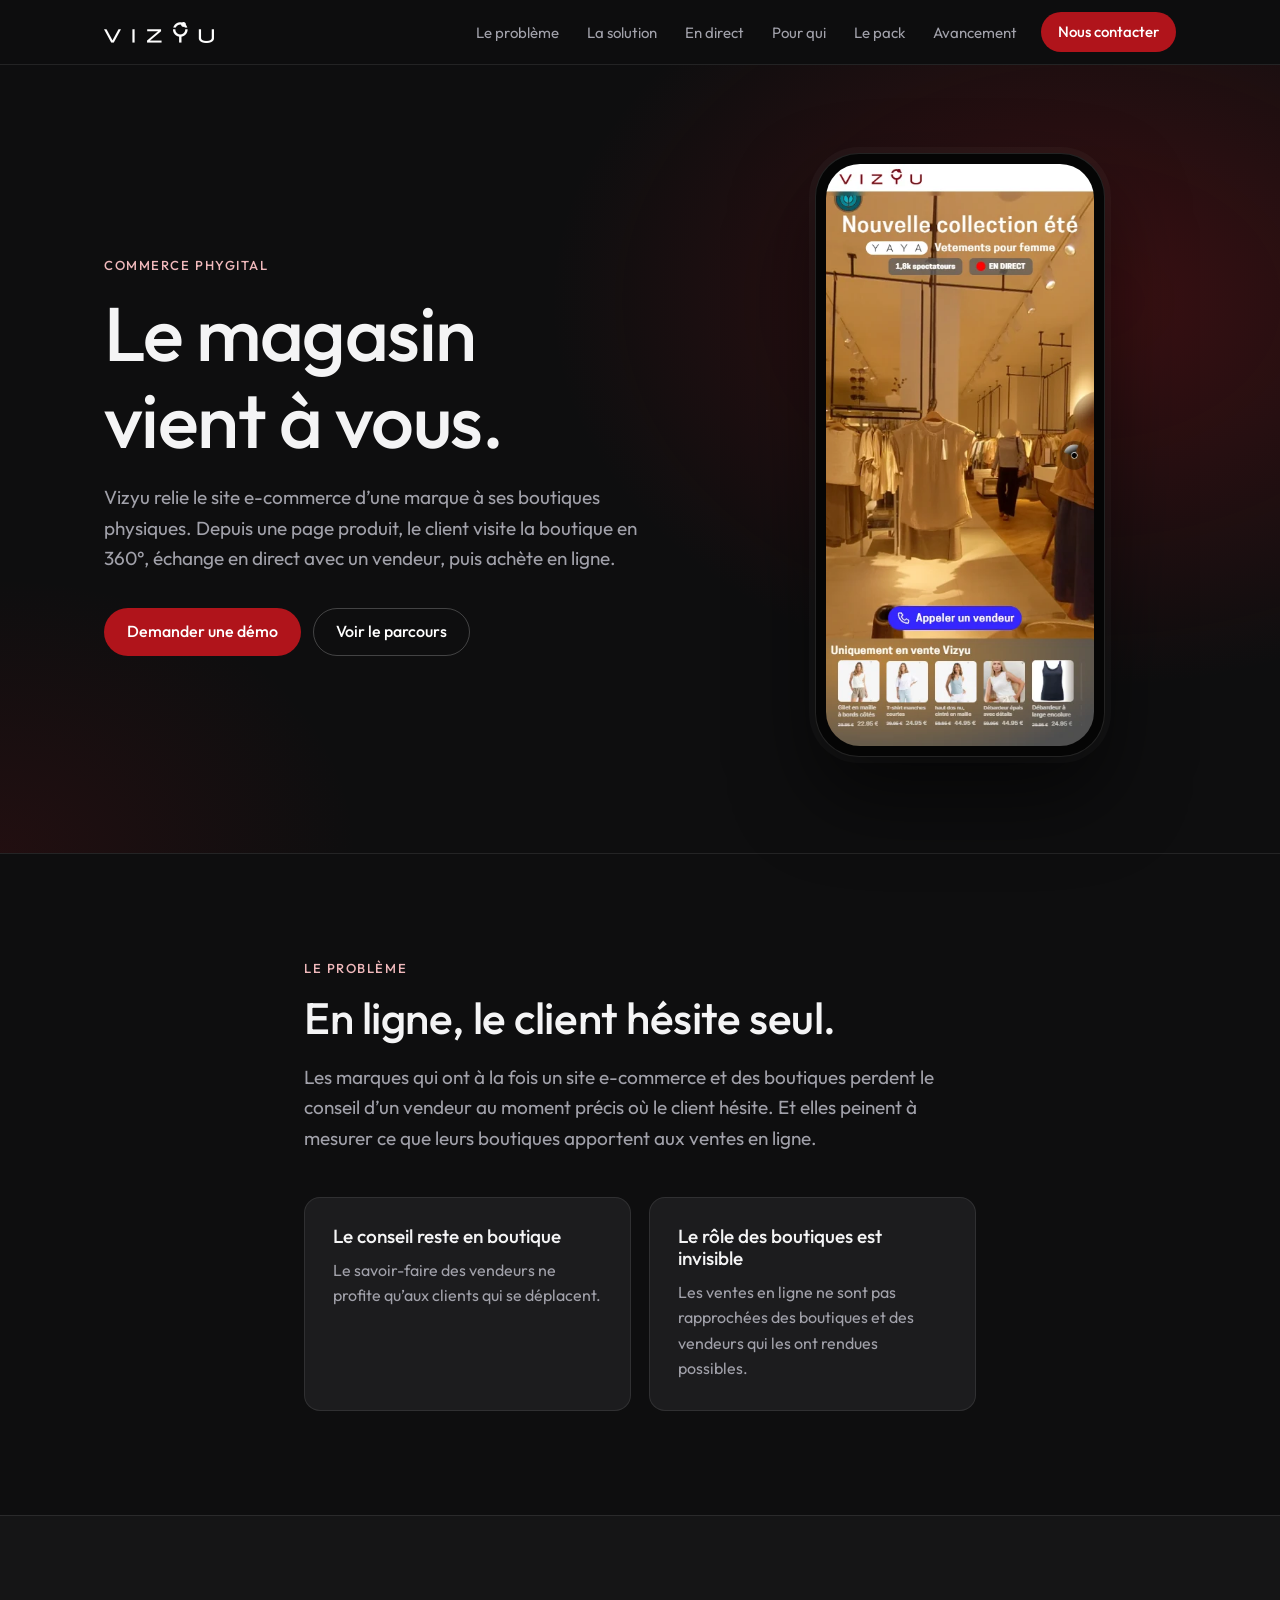
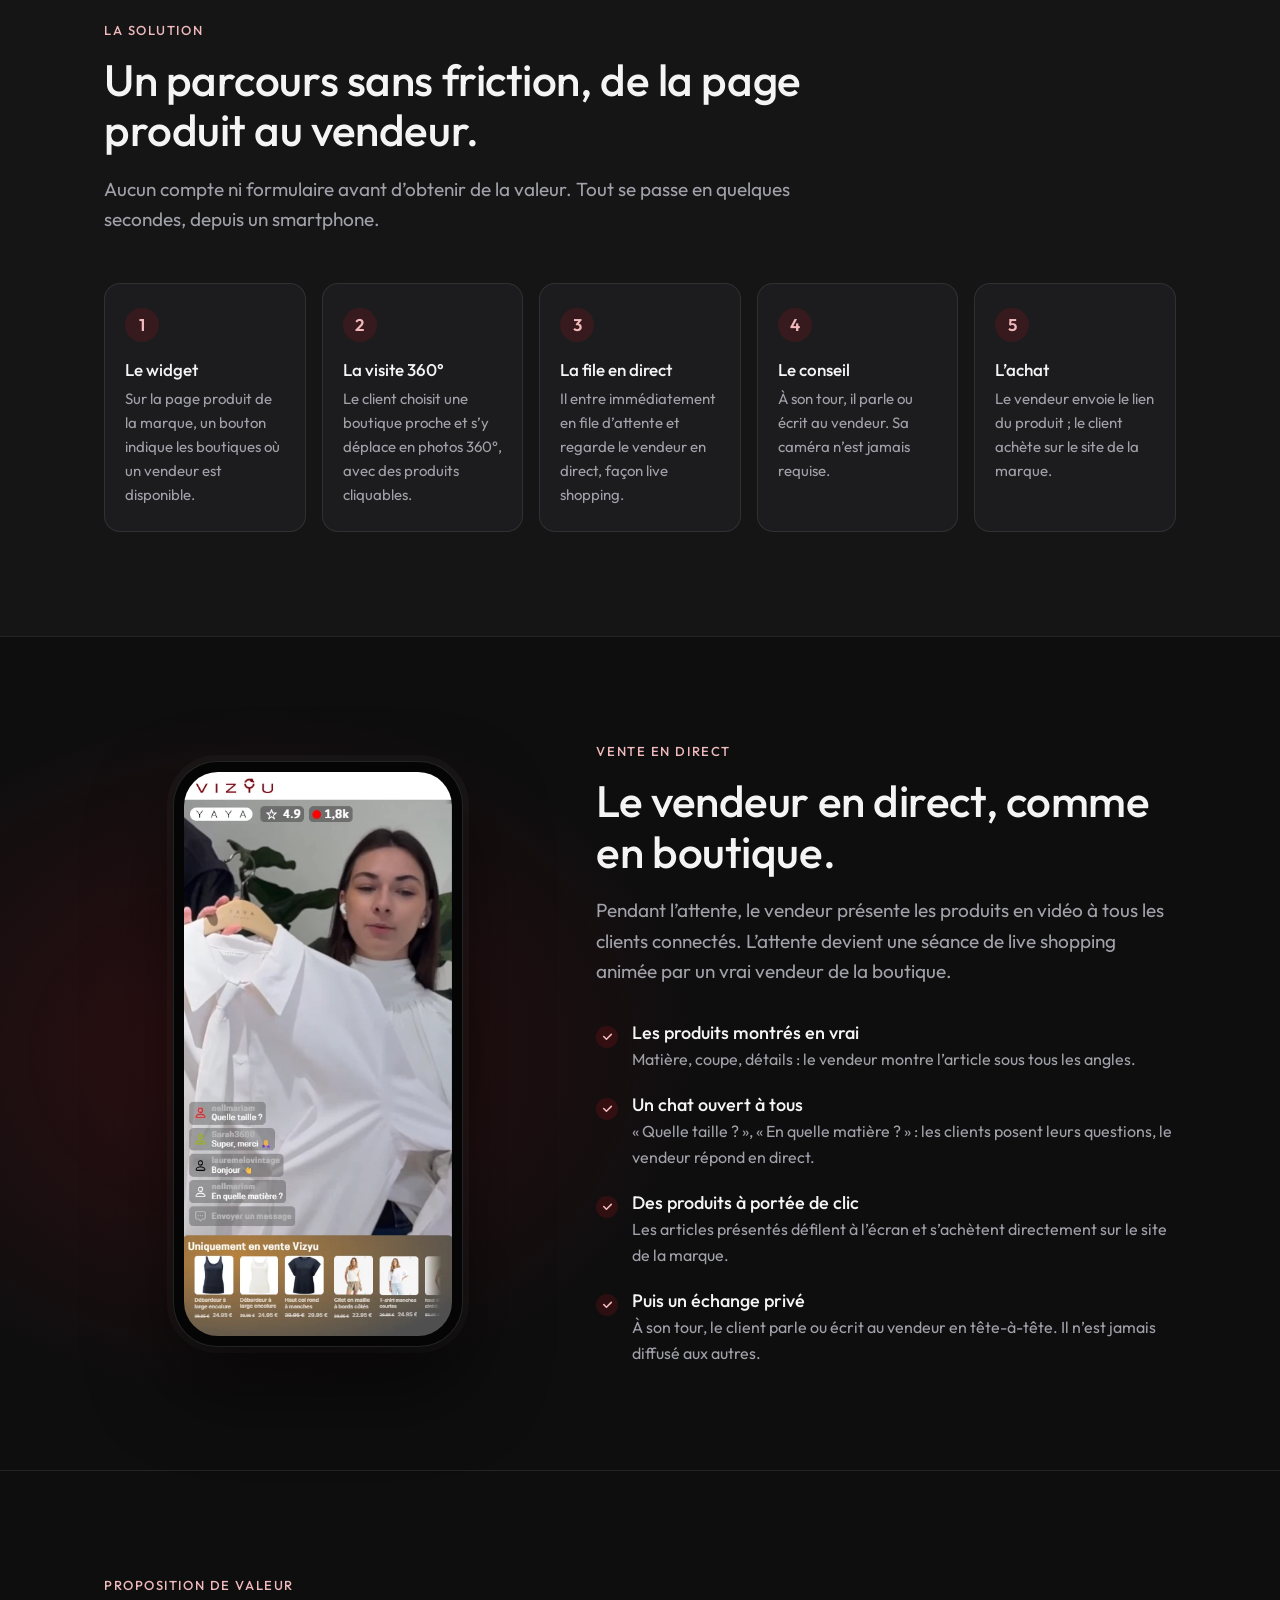
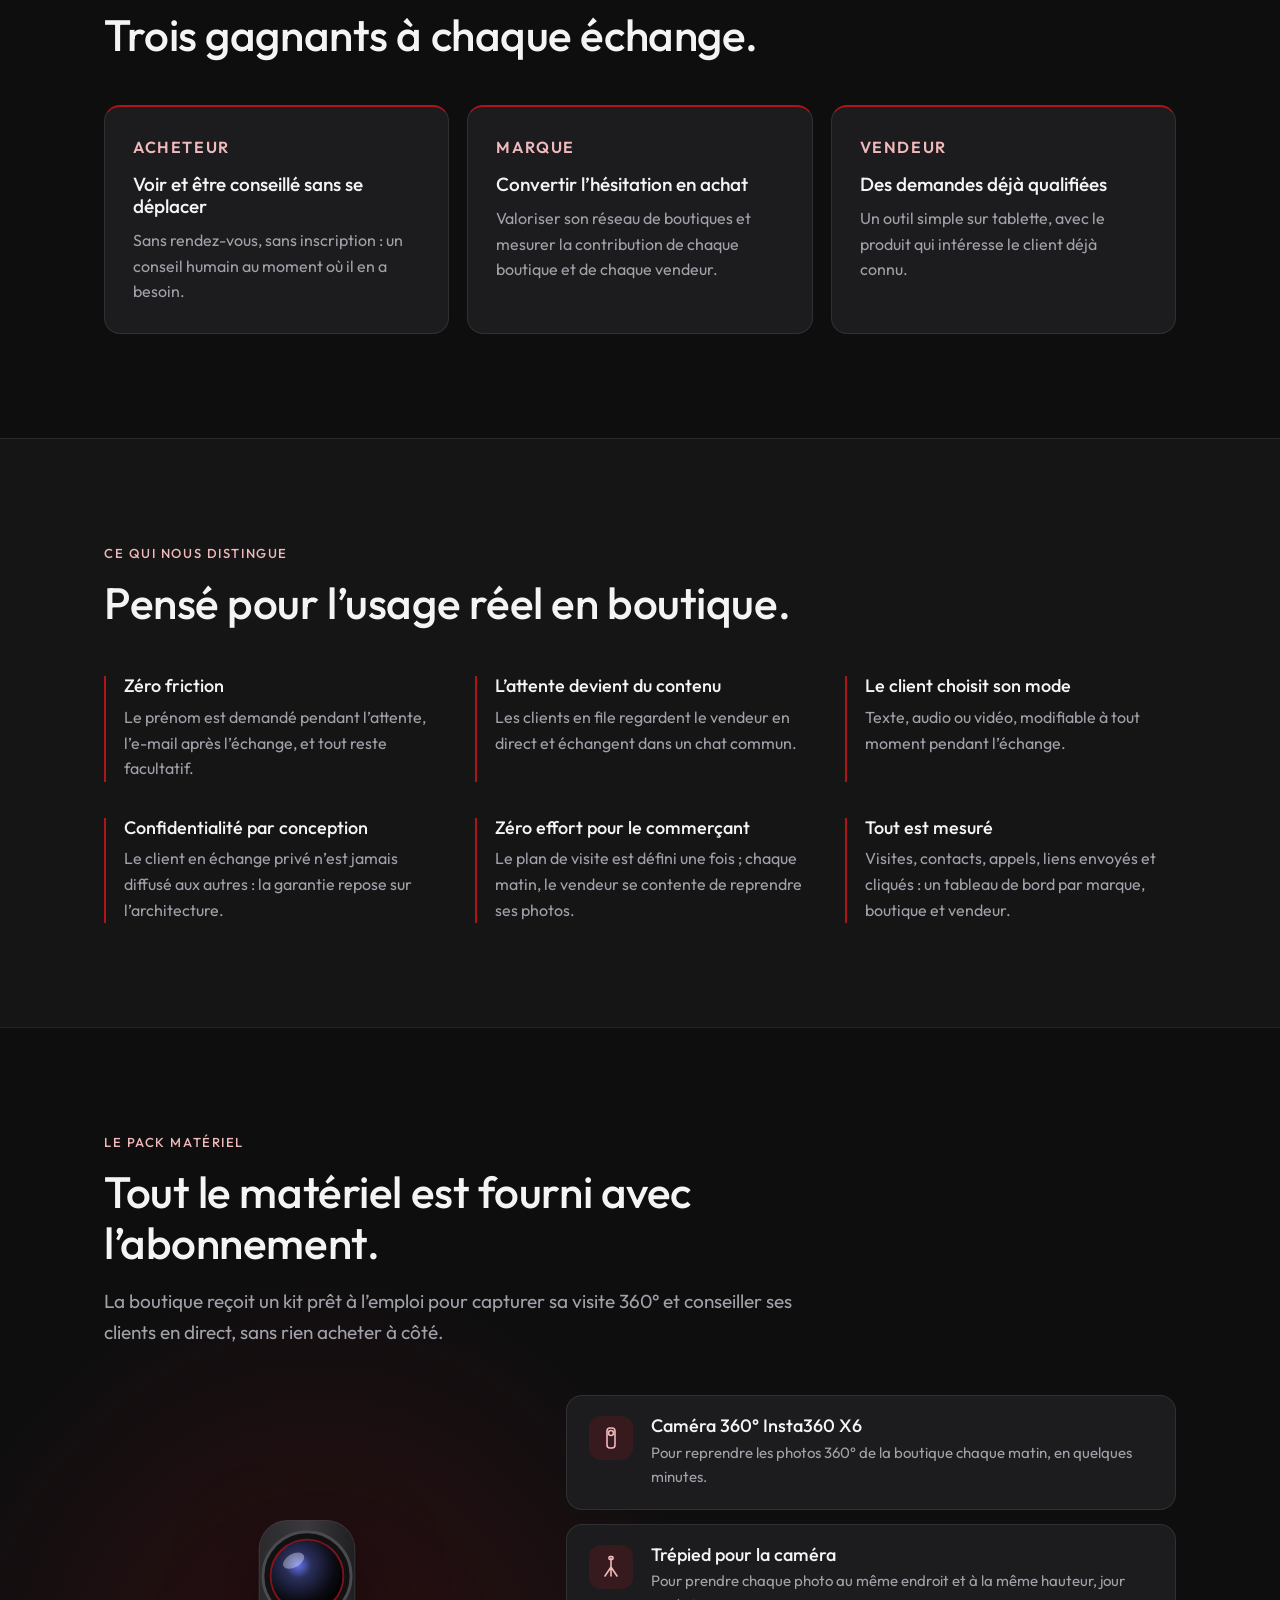
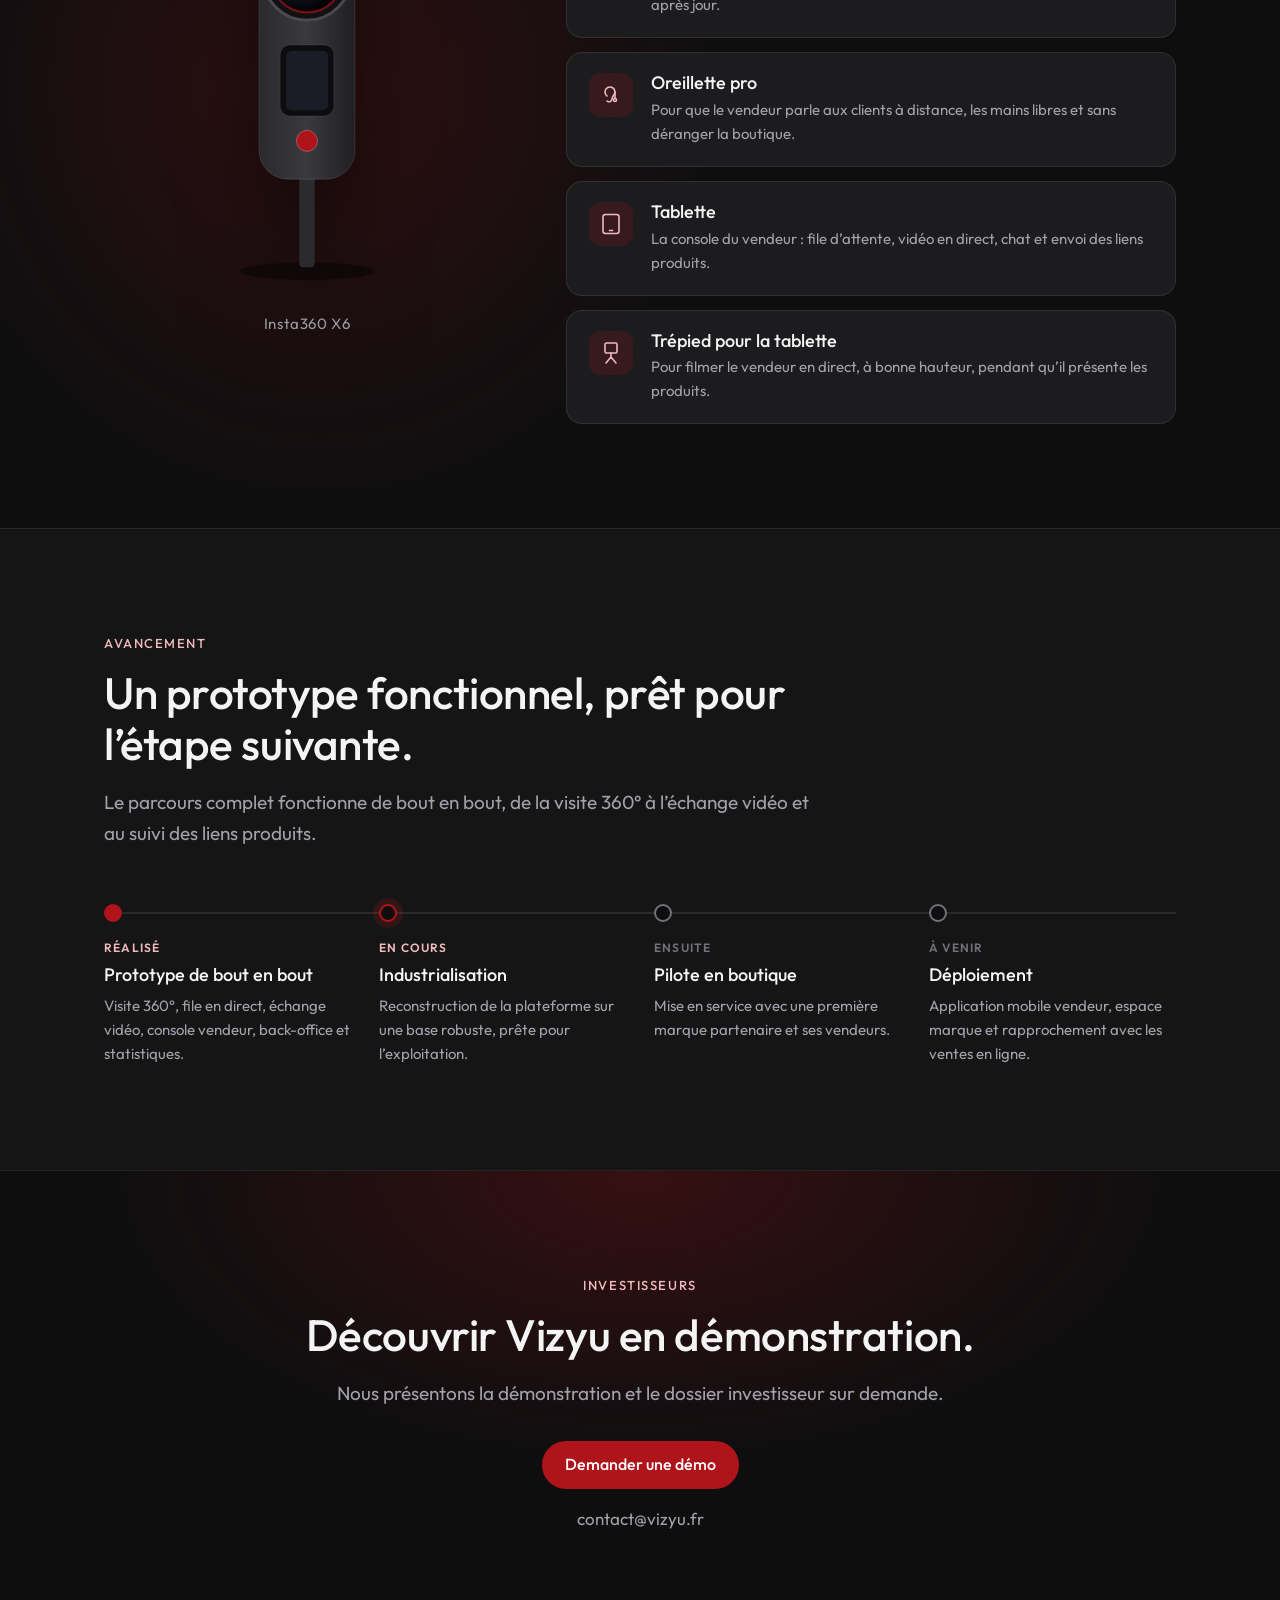
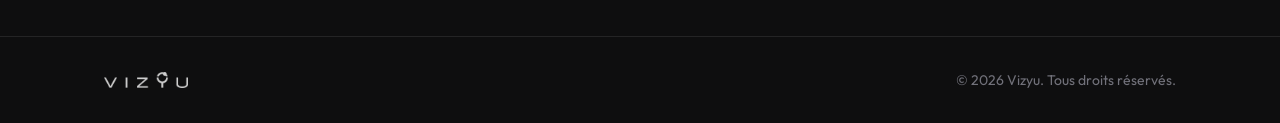
==== commit e753854f: "feat: section pack matériel inclus dans l'abonnement Co-Authored-By: Claude Opus 5.5 <noreply@anthro" ====
--- a/index.html
+++ b/index.html
@@ -31,6 +31,7 @@
           <li><a href="#solution">La solution</a></li>
           <li><a href="#direct">En direct</a></li>
           <li><a href="#valeur">Pour qui</a></li>
+          <li><a href="#pack">Le pack</a></li>
           <li><a href="#avancement">Avancement</a></li>
         </ul>
       </nav>
@@ -234,8 +235,86 @@
       </div>
     </section>
 
+    <!-- Hardware pack -->
+    <section class="section pack" id="pack">
+      <div class="wrap">
+        <div class="narrow">
+          <p class="eyebrow">Le pack matériel</p>
+          <h2>Tout le matériel est fourni avec l’abonnement.</h2>
+          <p class="lead">La boutique reçoit un kit prêt à l’emploi pour capturer sa visite 360° et conseiller ses clients en direct, sans rien acheter à côté.</p>
+        </div>
+
+        <div class="pack__grid">
+          <figure class="pack__hero">
+            <!-- Illustration of the 360° camera; replace with an official product photo when available. -->
+            <svg viewBox="0 0 240 420" role="img" aria-labelledby="cam-title">
+              <title id="cam-title">Caméra 360° Insta360 X6</title>
+              <defs>
+                <linearGradient id="cam-body" x1="0" x2="1">
+                  <stop offset="0" stop-color="#2a2a2d" /><stop offset="0.5" stop-color="#3a3a3e" /><stop offset="1" stop-color="#1f1f22" />
+                </linearGradient>
+                <radialGradient id="cam-lens" cx="0.38" cy="0.35" r="0.7">
+                  <stop offset="0" stop-color="#6b7cff" stop-opacity="0.9" /><stop offset="0.25" stop-color="#2a2f5c" /><stop offset="0.7" stop-color="#0b0c14" /><stop offset="1" stop-color="#000" />
+                </radialGradient>
+              </defs>
+              <ellipse cx="120" cy="404" rx="70" ry="9" fill="#000" opacity="0.45" />
+              <rect x="112" y="300" width="16" height="100" rx="4" fill="#2b2b2e" />
+              <rect x="70" y="38" width="100" height="270" rx="30" fill="url(#cam-body)" stroke="rgba(255,255,255,0.12)" />
+              <circle cx="120" cy="96" r="46" fill="#111113" stroke="#4a4a4f" stroke-width="3" />
+              <circle cx="120" cy="96" r="38" fill="url(#cam-lens)" />
+              <ellipse cx="106" cy="80" rx="12" ry="7" fill="#fff" opacity="0.35" transform="rotate(-30 106 80)" />
+              <circle cx="120" cy="96" r="38" fill="none" stroke="#b0141b" stroke-width="2" opacity="0.7" />
+              <rect x="92" y="168" width="56" height="74" rx="10" fill="#0d0d0f" stroke="rgba(255,255,255,0.08)" />
+              <rect x="98" y="174" width="44" height="62" rx="6" fill="#1b1d26" />
+              <circle cx="120" cy="268" r="11" fill="#b0141b" />
+              <circle cx="120" cy="268" r="11" fill="none" stroke="rgba(255,255,255,0.25)" />
+            </svg>
+            <figcaption>Insta360 X6</figcaption>
+          </figure>
+
+          <ul class="pack__list">
+            <li>
+              <svg viewBox="0 0 24 24" aria-hidden="true"><rect x="8" y="2" width="8" height="20" rx="3" /><circle cx="12" cy="7" r="2.5" /></svg>
+              <div>
+                <h3>Caméra 360° Insta360 X6</h3>
+                <p>Pour reprendre les photos 360° de la boutique chaque matin, en quelques minutes.</p>
+              </div>
+            </li>
+            <li>
+              <svg viewBox="0 0 24 24" aria-hidden="true"><path d="M12 3v9M12 12l-6 9M12 12l6 9M12 12v9" /><rect x="10" y="1.5" width="4" height="3" rx="1" /></svg>
+              <div>
+                <h3>Trépied pour la caméra</h3>
+                <p>Pour prendre chaque photo au même endroit et à la même hauteur, jour après jour.</p>
+              </div>
+            </li>
+            <li>
+              <svg viewBox="0 0 24 24" aria-hidden="true"><path d="M8 13a5 5 0 1 1 8-4c0 3-3 4-3 7a3 3 0 0 1-5 2" /><path d="M16 9v6" /><circle cx="16" cy="17" r="1.5" /></svg>
+              <div>
+                <h3>Oreillette pro</h3>
+                <p>Pour que le vendeur parle aux clients à distance, les mains libres et sans déranger la boutique.</p>
+              </div>
+            </li>
+            <li>
+              <svg viewBox="0 0 24 24" aria-hidden="true"><rect x="4" y="2.5" width="16" height="19" rx="2.5" /><path d="M10.5 18.5h3" /></svg>
+              <div>
+                <h3>Tablette</h3>
+                <p>La console du vendeur : file d’attente, vidéo en direct, chat et envoi des liens produits.</p>
+              </div>
+            </li>
+            <li>
+              <svg viewBox="0 0 24 24" aria-hidden="true"><rect x="6" y="2" width="12" height="10" rx="1.5" /><path d="M12 12v4M12 16l-5 6M12 16l5 6" /></svg>
+              <div>
+                <h3>Trépied pour la tablette</h3>
+                <p>Pour filmer le vendeur en direct, à bonne hauteur, pendant qu’il présente les produits.</p>
+              </div>
+            </li>
+          </ul>
+        </div>
+      </div>
+    </section>
+
     <!-- Progress -->
-    <section class="section" id="avancement">
+    <section class="section section--alt" id="avancement">
       <div class="wrap">
         <div class="narrow">
           <p class="eyebrow">Avancement</p>
--- a/styles.css
+++ b/styles.css
@@ -145,6 +145,27 @@
 .checks h3 { font-size: 18px; margin-bottom: 4px; }
 .checks p { color: var(--muted); font-size: 16px; }
 
+/* Hardware pack */
+.pack {
+  background: radial-gradient(45% 55% at 25% 60%, rgba(176, 20, 27, 0.2), transparent 70%), var(--bg);
+}
+.pack__grid { display: grid; grid-template-columns: 0.8fr 1.2fr; gap: 56px; align-items: center; margin-top: 48px; }
+.pack__hero { margin: 0; text-align: center; }
+.pack__hero svg { width: 100%; max-width: 230px; height: auto; margin: 0 auto; filter: drop-shadow(0 30px 40px rgba(0, 0, 0, 0.5)); }
+.pack__hero figcaption { margin-top: 18px; color: var(--muted); font-size: 15px; letter-spacing: 0.04em; }
+.pack__list { list-style: none; margin: 0; padding: 0; display: grid; gap: 14px; }
+.pack__list li {
+  display: flex; gap: 18px; align-items: flex-start; padding: 20px 22px;
+  border-radius: var(--radius); background: var(--surface); border: 1px solid var(--line);
+}
+.pack__list svg {
+  flex: none; width: 44px; height: 44px; padding: 10px; border-radius: 12px;
+  background: rgba(176, 20, 27, 0.18); fill: none; stroke: var(--red-soft);
+  stroke-width: 1.6; stroke-linecap: round; stroke-linejoin: round;
+}
+.pack__list h3 { font-size: 18px; margin-bottom: 4px; }
+.pack__list p { color: var(--muted); font-size: 15px; }
+
 /* Features */
 .features {
   list-style: none; margin: 48px 0 0; padding: 0;
@@ -192,7 +213,8 @@
 
 /* Responsive */
 @media (max-width: 960px) {
-  .hero__grid, .live__grid { grid-template-columns: 1fr; }
+  .hero__grid, .live__grid, .pack__grid { grid-template-columns: 1fr; }
+  .pack__hero svg { max-width: 170px; }
   .live__grid { gap: 48px; }
   .live__text { order: -1; }
   .phone { width: 260px; }
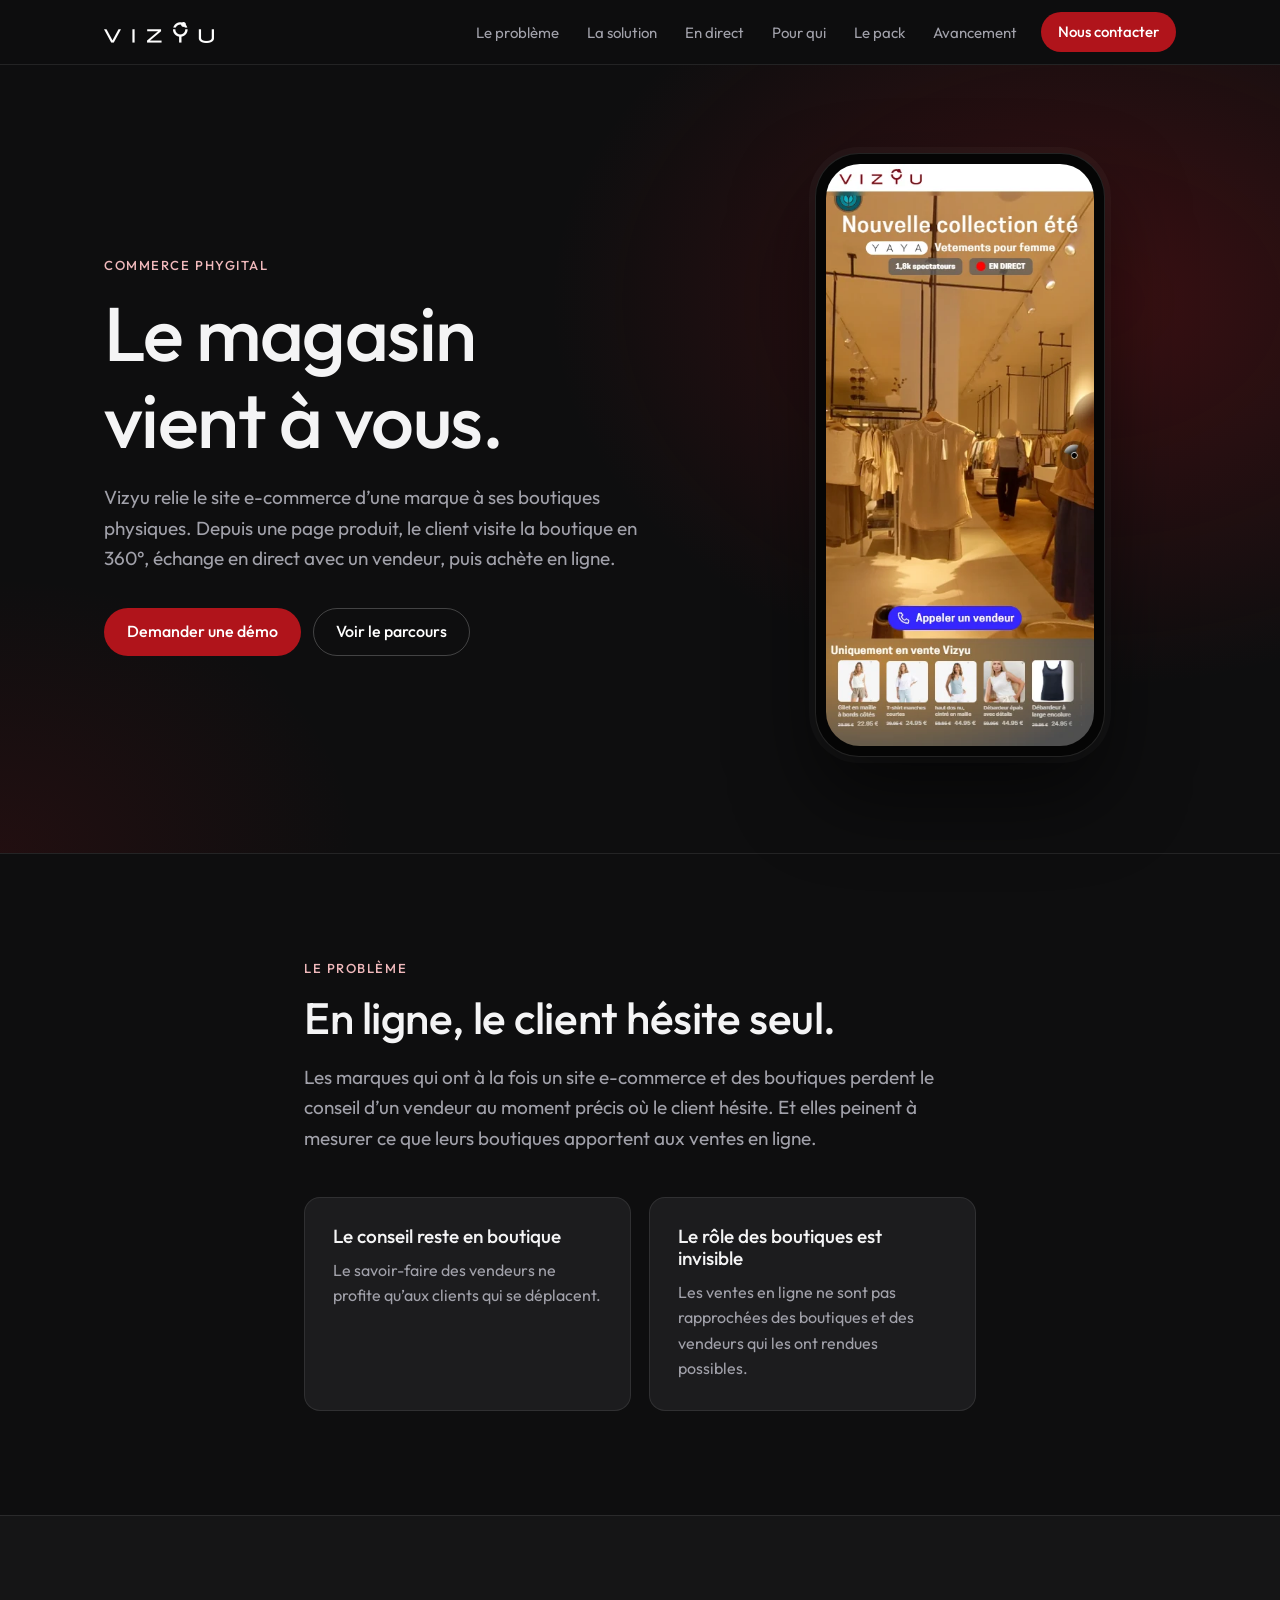
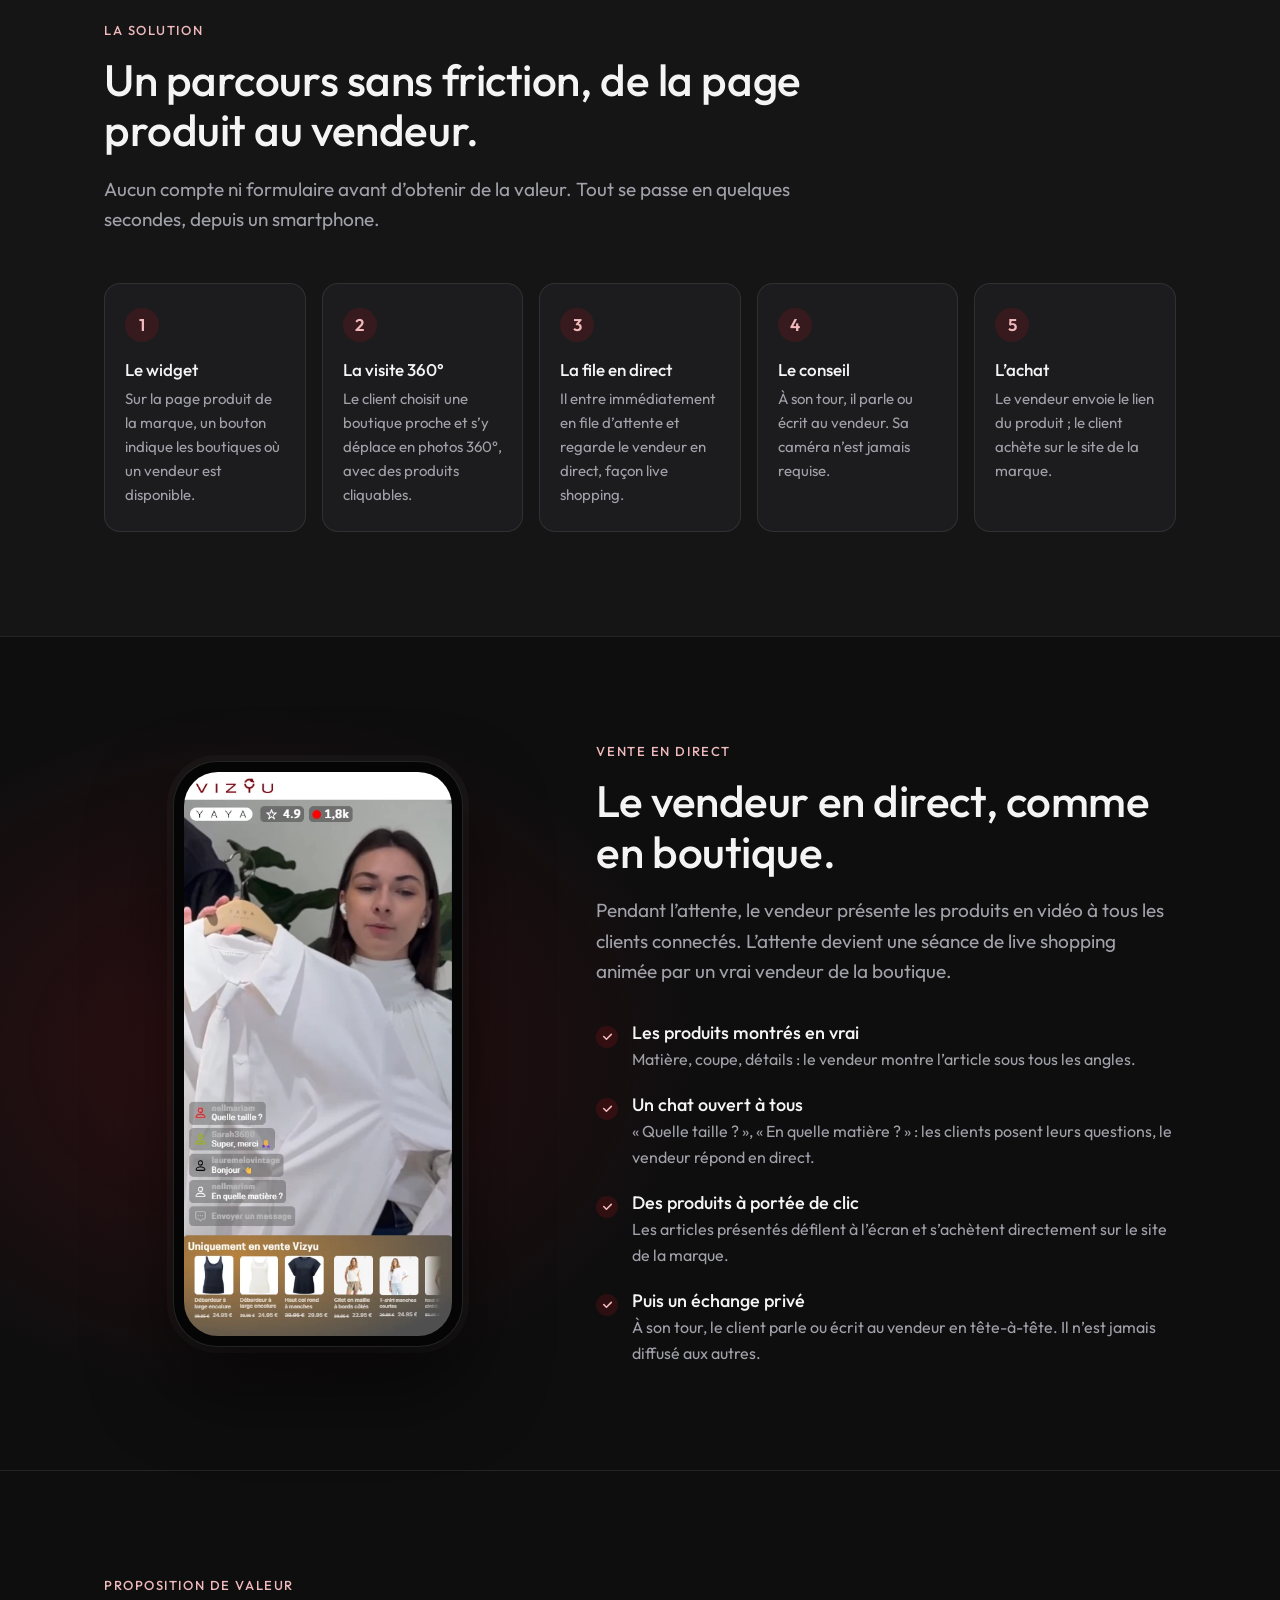
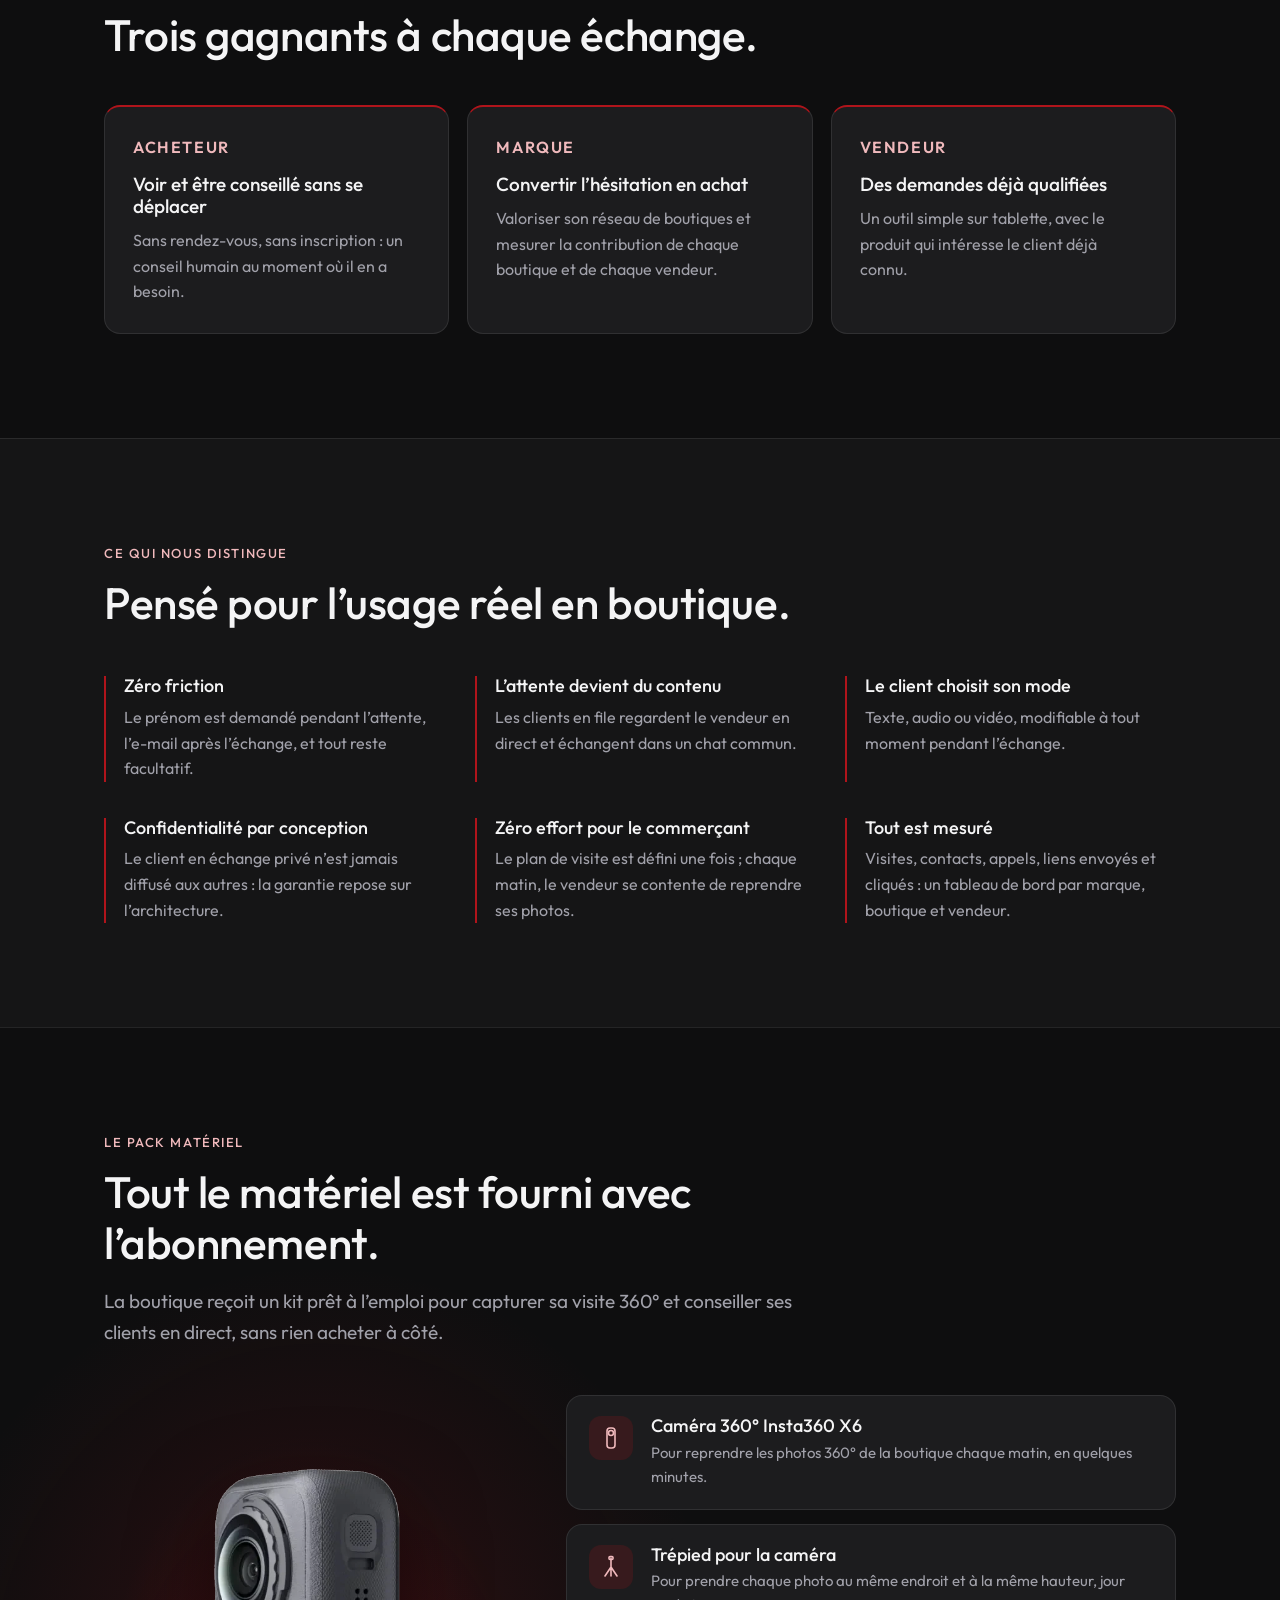
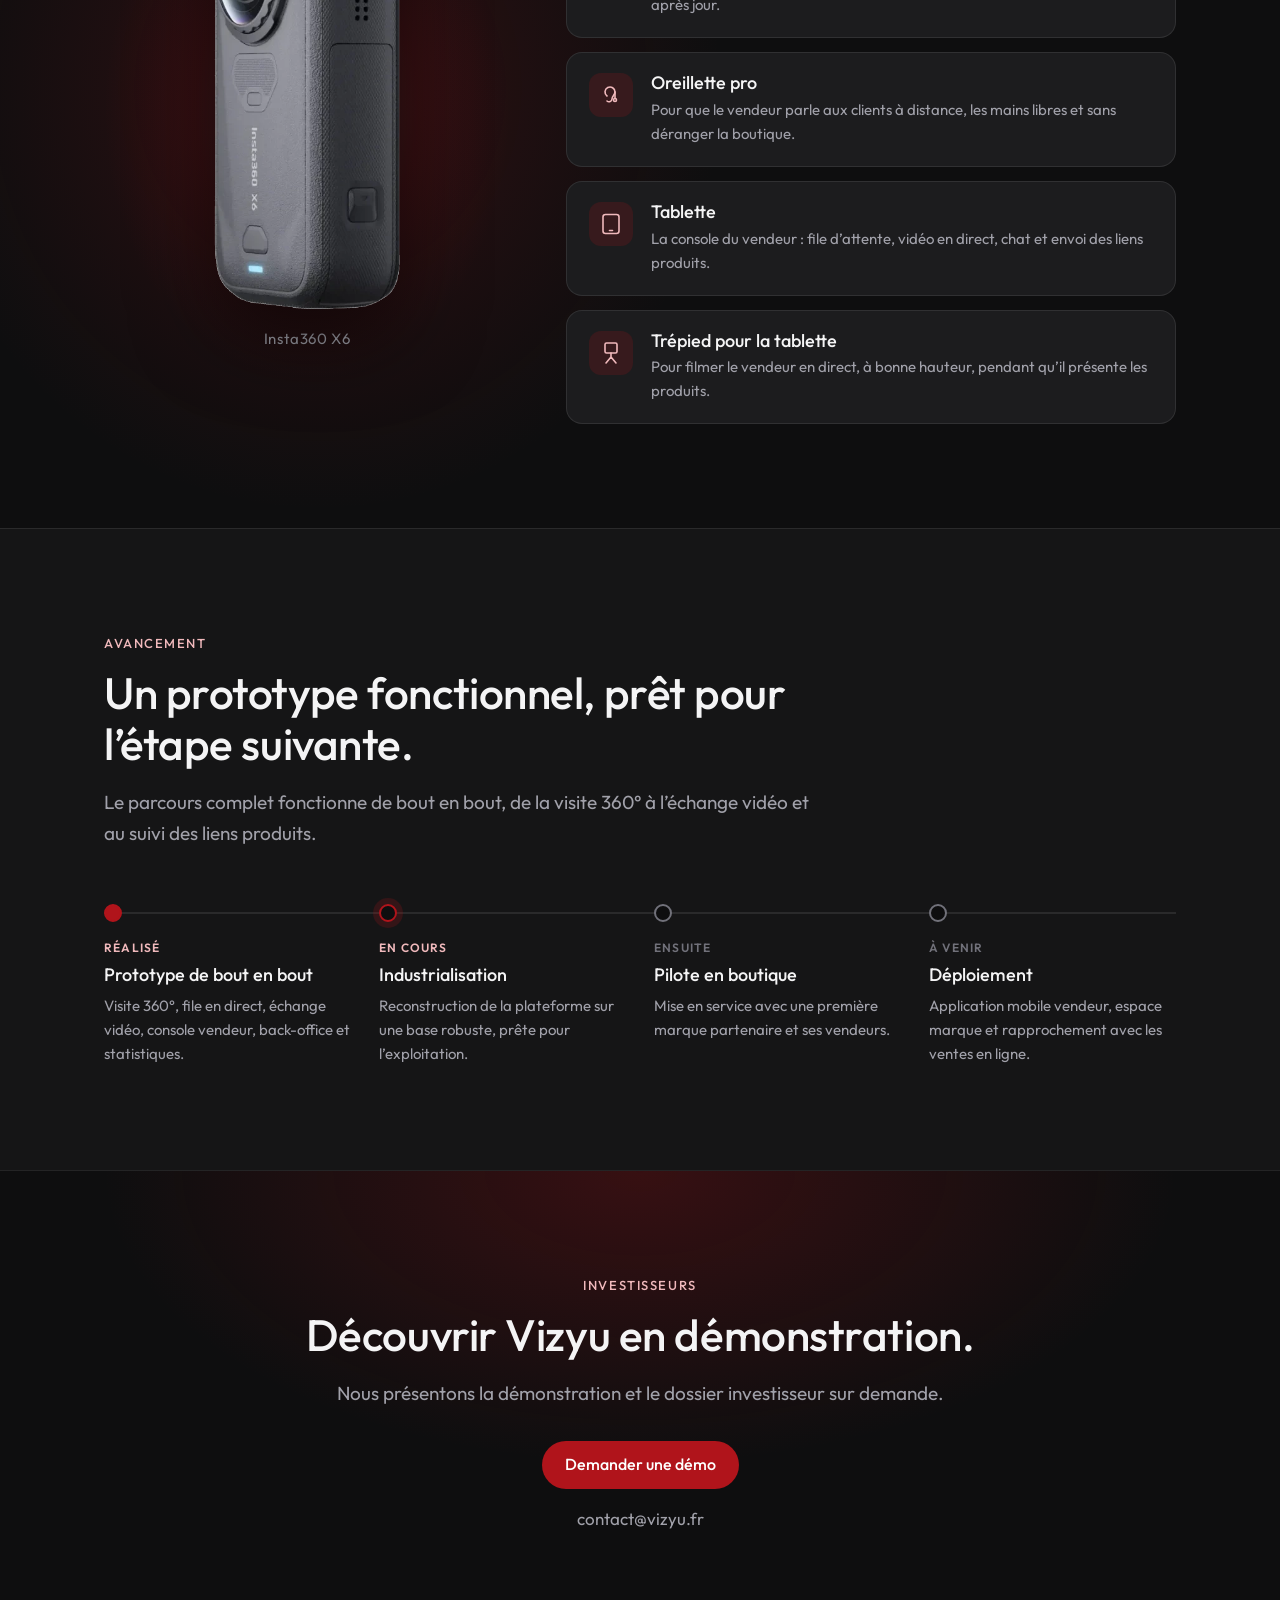
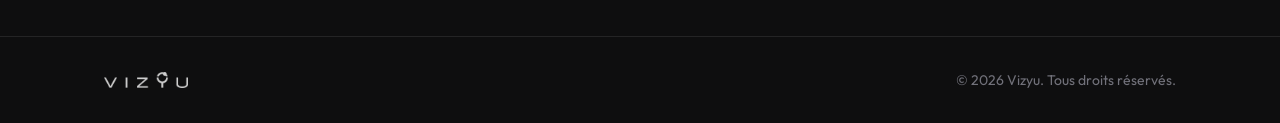
==== commit 7750228f: "feat: photo détourée de l'Insta360 X6 dans la section pack Co-Authored-By: Claude Opus 5.5 <noreply@" ====
--- a/index.html
+++ b/index.html
@@ -246,29 +246,7 @@
 
         <div class="pack__grid">
           <figure class="pack__hero">
-            <!-- Illustration of the 360° camera; replace with an official product photo when available. -->
-            <svg viewBox="0 0 240 420" role="img" aria-labelledby="cam-title">
-              <title id="cam-title">Caméra 360° Insta360 X6</title>
-              <defs>
-                <linearGradient id="cam-body" x1="0" x2="1">
-                  <stop offset="0" stop-color="#2a2a2d" /><stop offset="0.5" stop-color="#3a3a3e" /><stop offset="1" stop-color="#1f1f22" />
-                </linearGradient>
-                <radialGradient id="cam-lens" cx="0.38" cy="0.35" r="0.7">
-                  <stop offset="0" stop-color="#6b7cff" stop-opacity="0.9" /><stop offset="0.25" stop-color="#2a2f5c" /><stop offset="0.7" stop-color="#0b0c14" /><stop offset="1" stop-color="#000" />
-                </radialGradient>
-              </defs>
-              <ellipse cx="120" cy="404" rx="70" ry="9" fill="#000" opacity="0.45" />
-              <rect x="112" y="300" width="16" height="100" rx="4" fill="#2b2b2e" />
-              <rect x="70" y="38" width="100" height="270" rx="30" fill="url(#cam-body)" stroke="rgba(255,255,255,0.12)" />
-              <circle cx="120" cy="96" r="46" fill="#111113" stroke="#4a4a4f" stroke-width="3" />
-              <circle cx="120" cy="96" r="38" fill="url(#cam-lens)" />
-              <ellipse cx="106" cy="80" rx="12" ry="7" fill="#fff" opacity="0.35" transform="rotate(-30 106 80)" />
-              <circle cx="120" cy="96" r="38" fill="none" stroke="#b0141b" stroke-width="2" opacity="0.7" />
-              <rect x="92" y="168" width="56" height="74" rx="10" fill="#0d0d0f" stroke="rgba(255,255,255,0.08)" />
-              <rect x="98" y="174" width="44" height="62" rx="6" fill="#1b1d26" />
-              <circle cx="120" cy="268" r="11" fill="#b0141b" />
-              <circle cx="120" cy="268" r="11" fill="none" stroke="rgba(255,255,255,0.25)" />
-            </svg>
+            <img src="assets/insta360-x6.webp" width="296" height="700" loading="lazy" alt="Caméra 360° Insta360 X6" />
             <figcaption>Insta360 X6</figcaption>
           </figure>
 
--- a/styles.css
+++ b/styles.css
@@ -150,8 +150,12 @@
   background: radial-gradient(45% 55% at 25% 60%, rgba(176, 20, 27, 0.2), transparent 70%), var(--bg);
 }
 .pack__grid { display: grid; grid-template-columns: 0.8fr 1.2fr; gap: 56px; align-items: center; margin-top: 48px; }
-.pack__hero { margin: 0; text-align: center; }
-.pack__hero svg { width: 100%; max-width: 230px; height: auto; margin: 0 auto; filter: drop-shadow(0 30px 40px rgba(0, 0, 0, 0.5)); }
+.pack__hero {
+  margin: 0; padding: 32px 0; text-align: center;
+  /* Soft light behind the dark camera so it stands out from the dark page. */
+  background: radial-gradient(closest-side, rgba(255, 255, 255, 0.09), rgba(176, 20, 27, 0.12) 55%, transparent);
+}
+.pack__hero img { width: auto; max-height: 440px; margin: 0 auto; filter: drop-shadow(0 30px 40px rgba(0, 0, 0, 0.6)); }
 .pack__hero figcaption { margin-top: 18px; color: var(--muted); font-size: 15px; letter-spacing: 0.04em; }
 .pack__list { list-style: none; margin: 0; padding: 0; display: grid; gap: 14px; }
 .pack__list li {
@@ -214,7 +218,7 @@
 /* Responsive */
 @media (max-width: 960px) {
   .hero__grid, .live__grid, .pack__grid { grid-template-columns: 1fr; }
-  .pack__hero svg { max-width: 170px; }
+  .pack__hero img { max-height: 320px; }
   .live__grid { gap: 48px; }
   .live__text { order: -1; }
   .phone { width: 260px; }
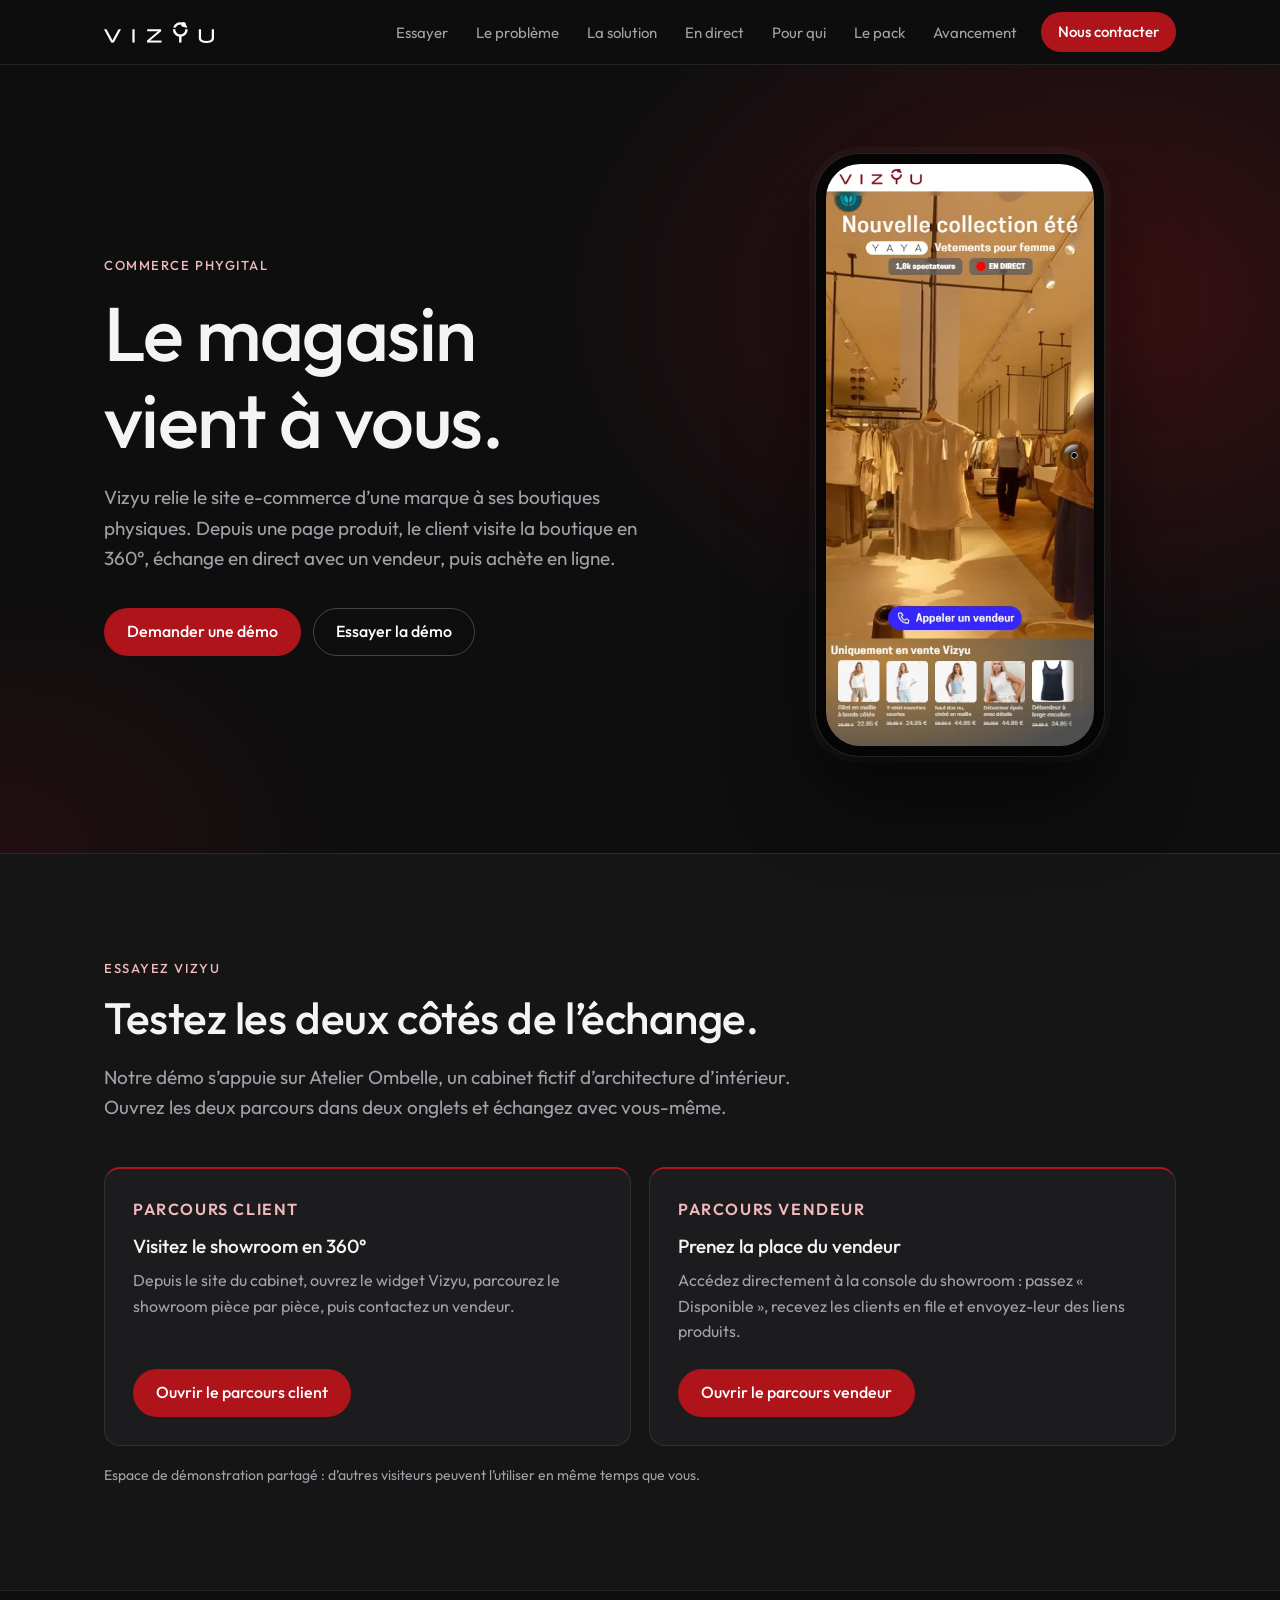
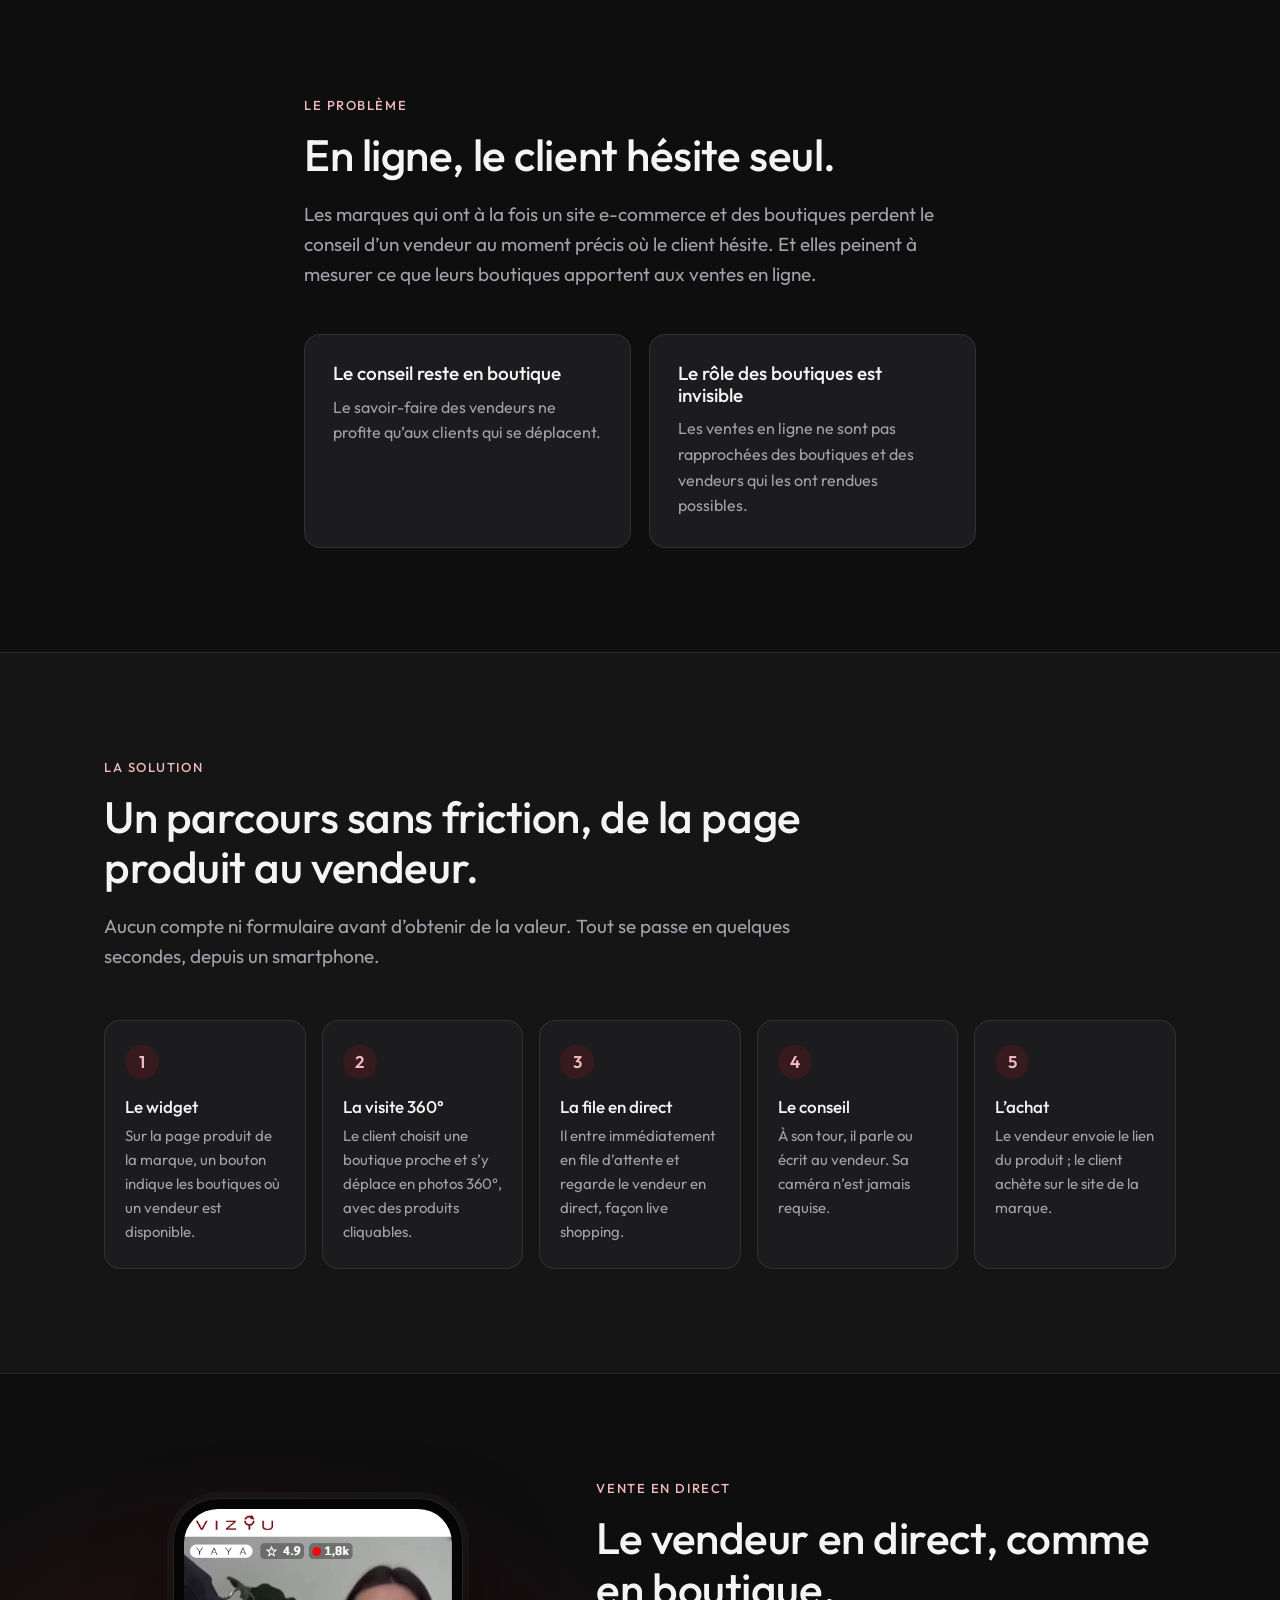
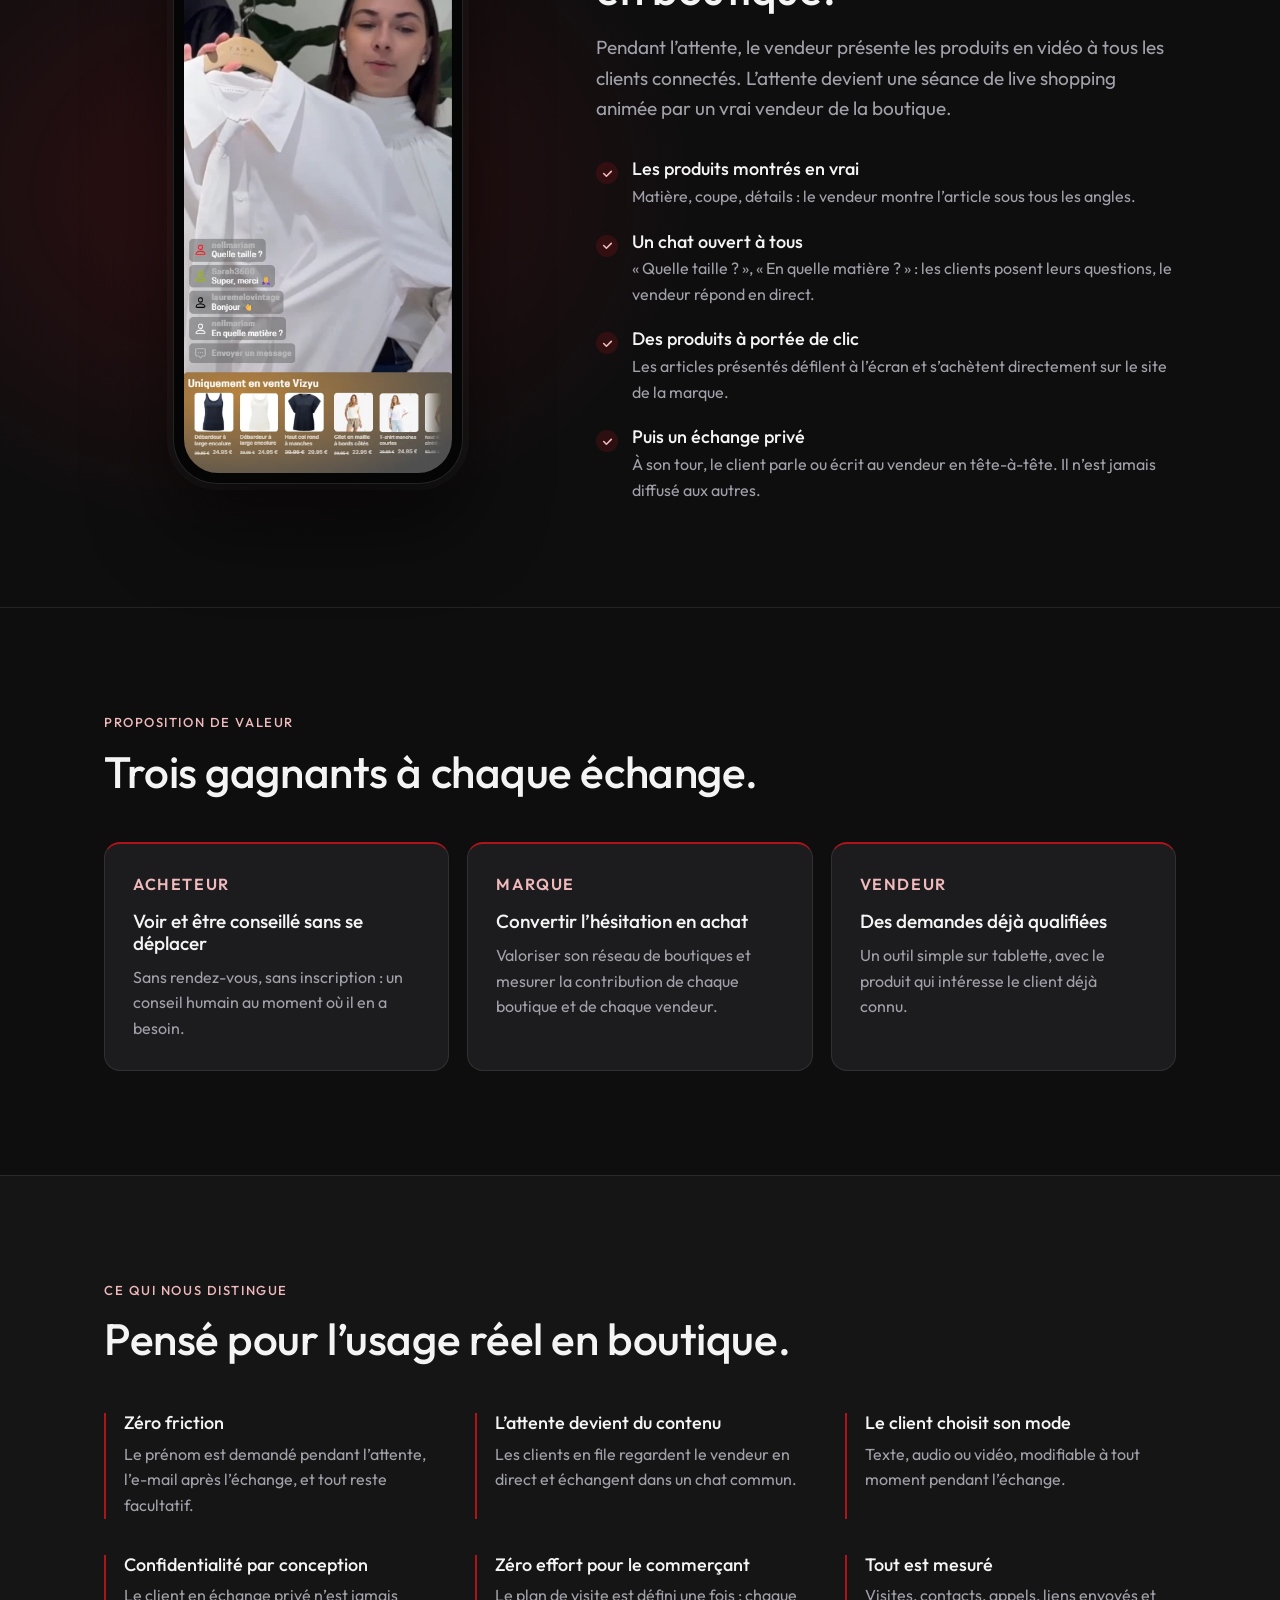
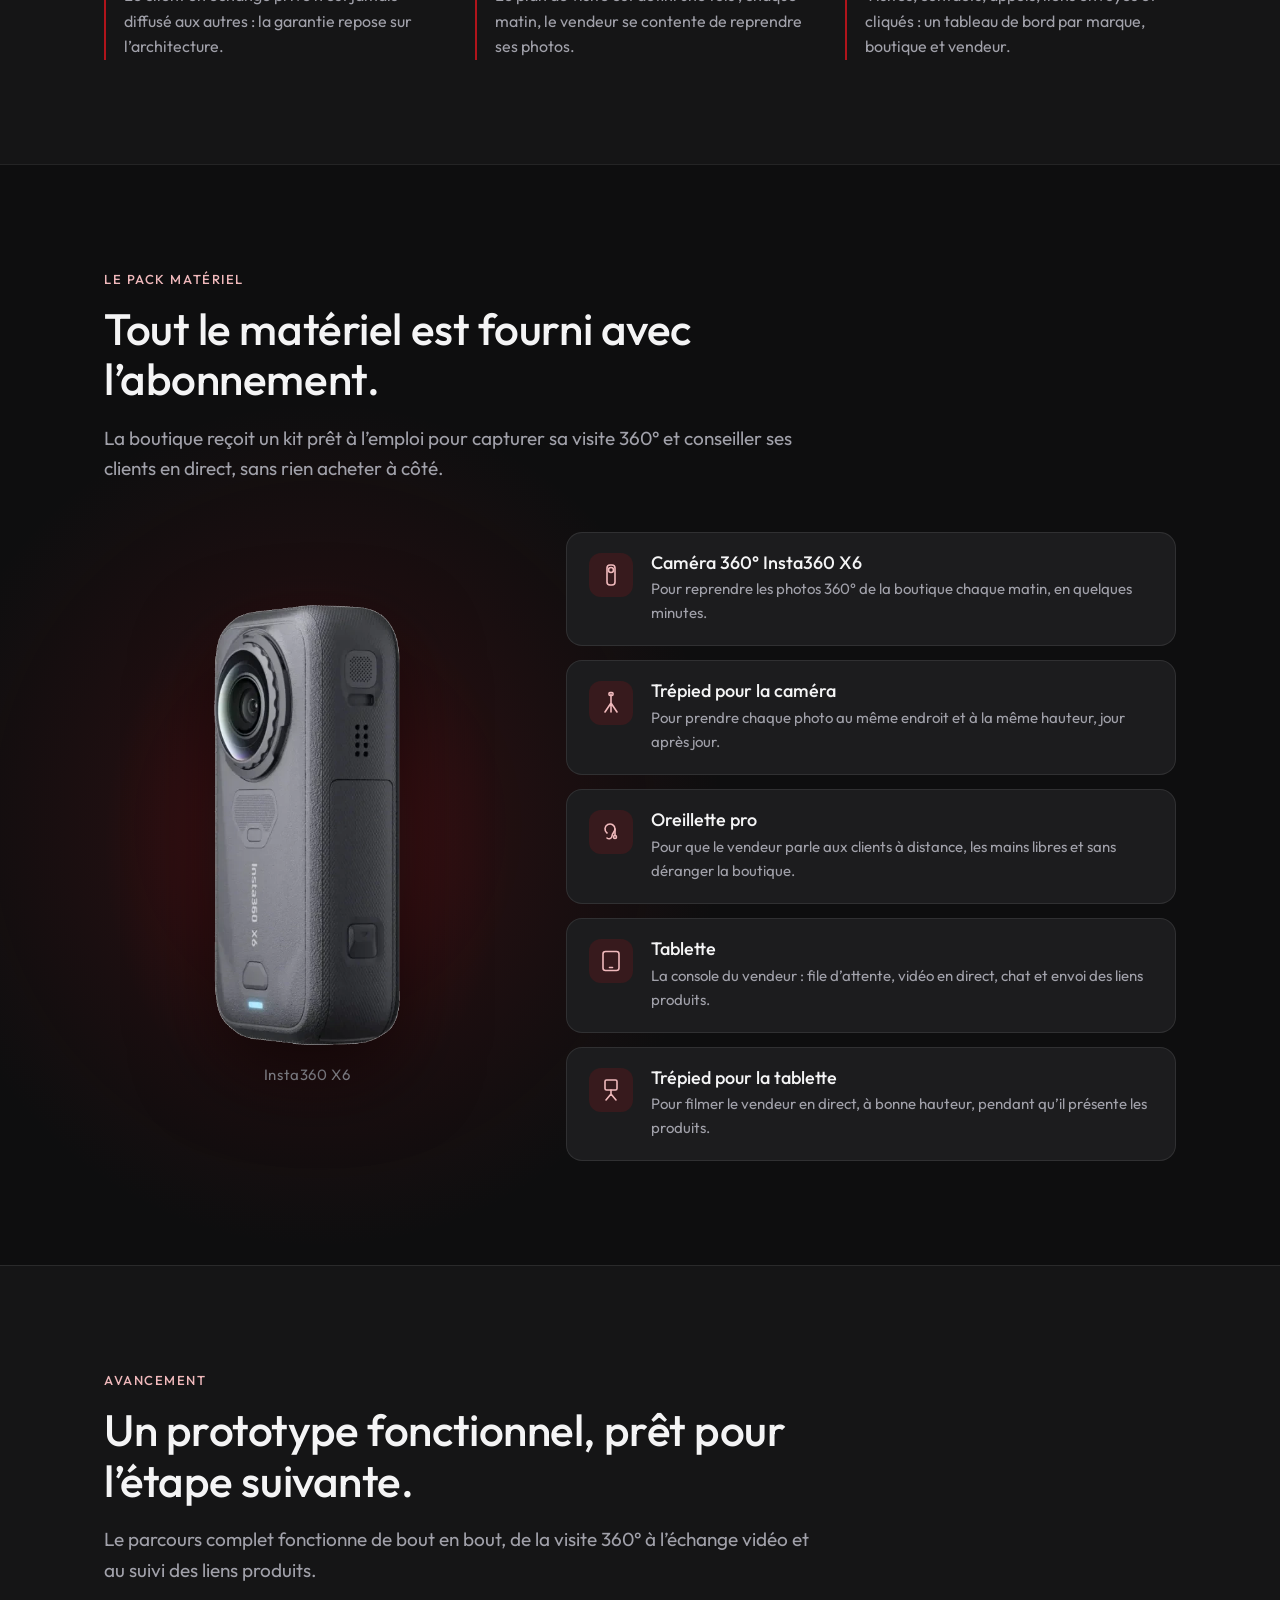
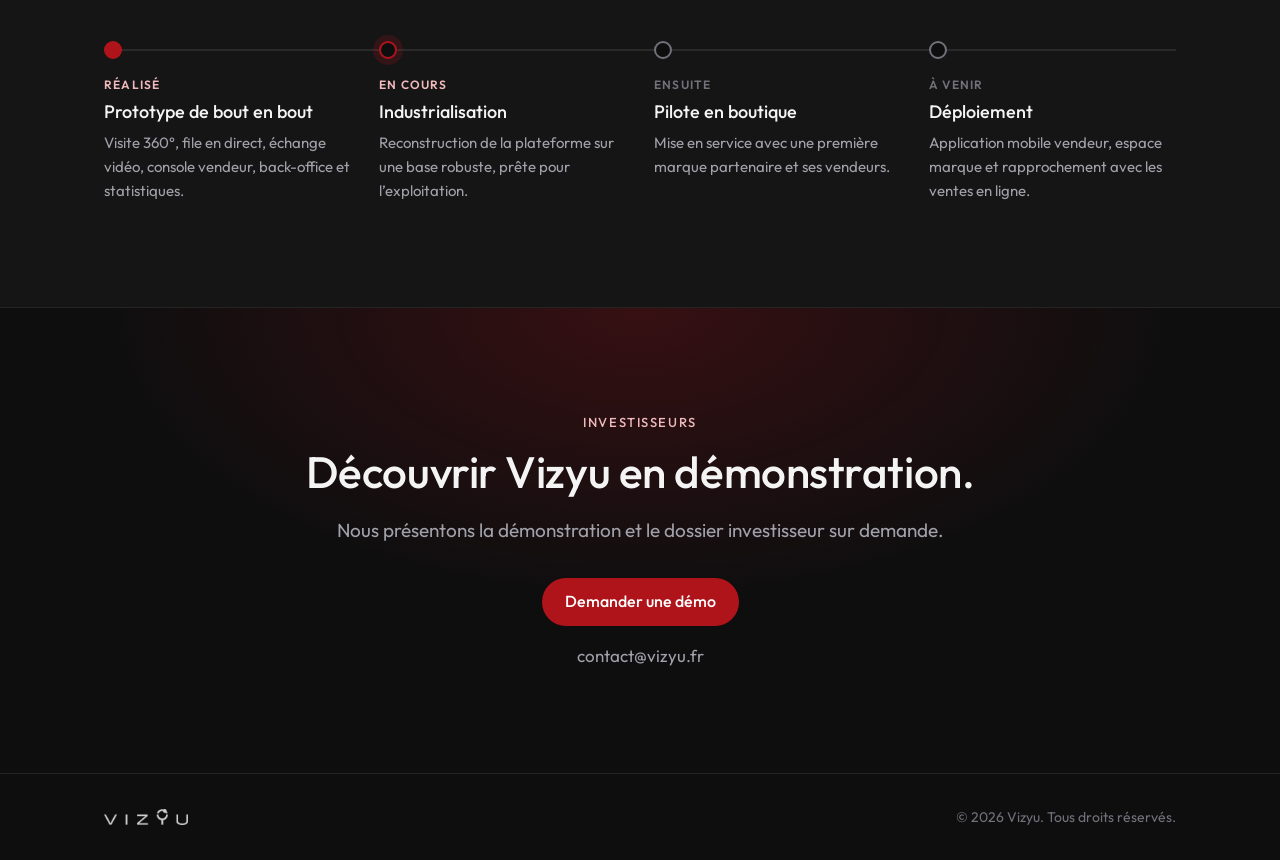
==== commit 992358d0: "feat: section « Essayez Vizyu » avec les parcours client et vendeur Co-Authored-By: Claude Opus 5.5 " ====
--- a/index.html
+++ b/index.html
@@ -27,6 +27,7 @@
       </a>
       <nav aria-label="Sections">
         <ul class="nav__links">
+          <li><a href="#essai">Essayer</a></li>
           <li><a href="#probleme">Le problème</a></li>
           <li><a href="#solution">La solution</a></li>
           <li><a href="#direct">En direct</a></li>
@@ -53,7 +54,7 @@
           </p>
           <div class="hero__cta">
             <a href="#contact" class="btn">Demander une démo</a>
-            <a href="#solution" class="btn btn--ghost">Voir le parcours</a>
+            <a href="#essai" class="btn btn--ghost">Essayer la démo</a>
           </div>
         </div>
 
@@ -66,6 +67,35 @@
             />
           </div>
         </div>
+      </div>
+    </section>
+
+    <!-- Try it: two self-serve demo journeys -->
+    <section class="section section--alt" id="essai">
+      <div class="wrap">
+        <div class="narrow">
+          <p class="eyebrow">Essayez Vizyu</p>
+          <h2>Testez les deux côtés de l’échange.</h2>
+          <p class="lead">
+            Notre démo s’appuie sur Atelier Ombelle, un cabinet fictif d’architecture d’intérieur.
+            Ouvrez les deux parcours dans deux onglets et échangez avec vous-même.
+          </p>
+        </div>
+        <div class="cards cards--2">
+          <article class="card card--accent essai">
+            <p class="card__tag">Parcours client</p>
+            <h3>Visitez le showroom en 360°</h3>
+            <p>Depuis le site du cabinet, ouvrez le widget Vizyu, parcourez le showroom pièce par pièce, puis contactez un vendeur.</p>
+            <a class="btn" href="/salon/" target="_blank" rel="noopener">Ouvrir le parcours client</a>
+          </article>
+          <article class="card card--accent essai">
+            <p class="card__tag">Parcours vendeur</p>
+            <h3>Prenez la place du vendeur</h3>
+            <p>Accédez directement à la console du showroom : passez « Disponible », recevez les clients en file et envoyez-leur des liens produits.</p>
+            <a class="btn" href="https://vizyu-demo.vercel.app/demo-vendeur" target="_blank" rel="noopener">Ouvrir le parcours vendeur</a>
+          </article>
+        </div>
+        <p class="essai__note">Espace de démonstration partagé : d’autres visiteurs peuvent l’utiliser en même temps que vous.</p>
       </div>
     </section>
 
--- a/styles.css
+++ b/styles.css
@@ -118,6 +118,12 @@
   color: var(--red-soft) !important; margin-bottom: 14px;
 }
 
+/* Try-it demo journeys */
+.essai { display: flex; flex-direction: column; align-items: flex-start; }
+.essai .btn { margin-top: auto; }
+.essai p:not(.card__tag) { margin-bottom: 24px; }
+.essai__note { margin-top: 18px; font-size: 14px; color: var(--muted); }
+
 /* Steps */
 .steps {
   list-style: none; margin: 48px 0 0; padding: 0;
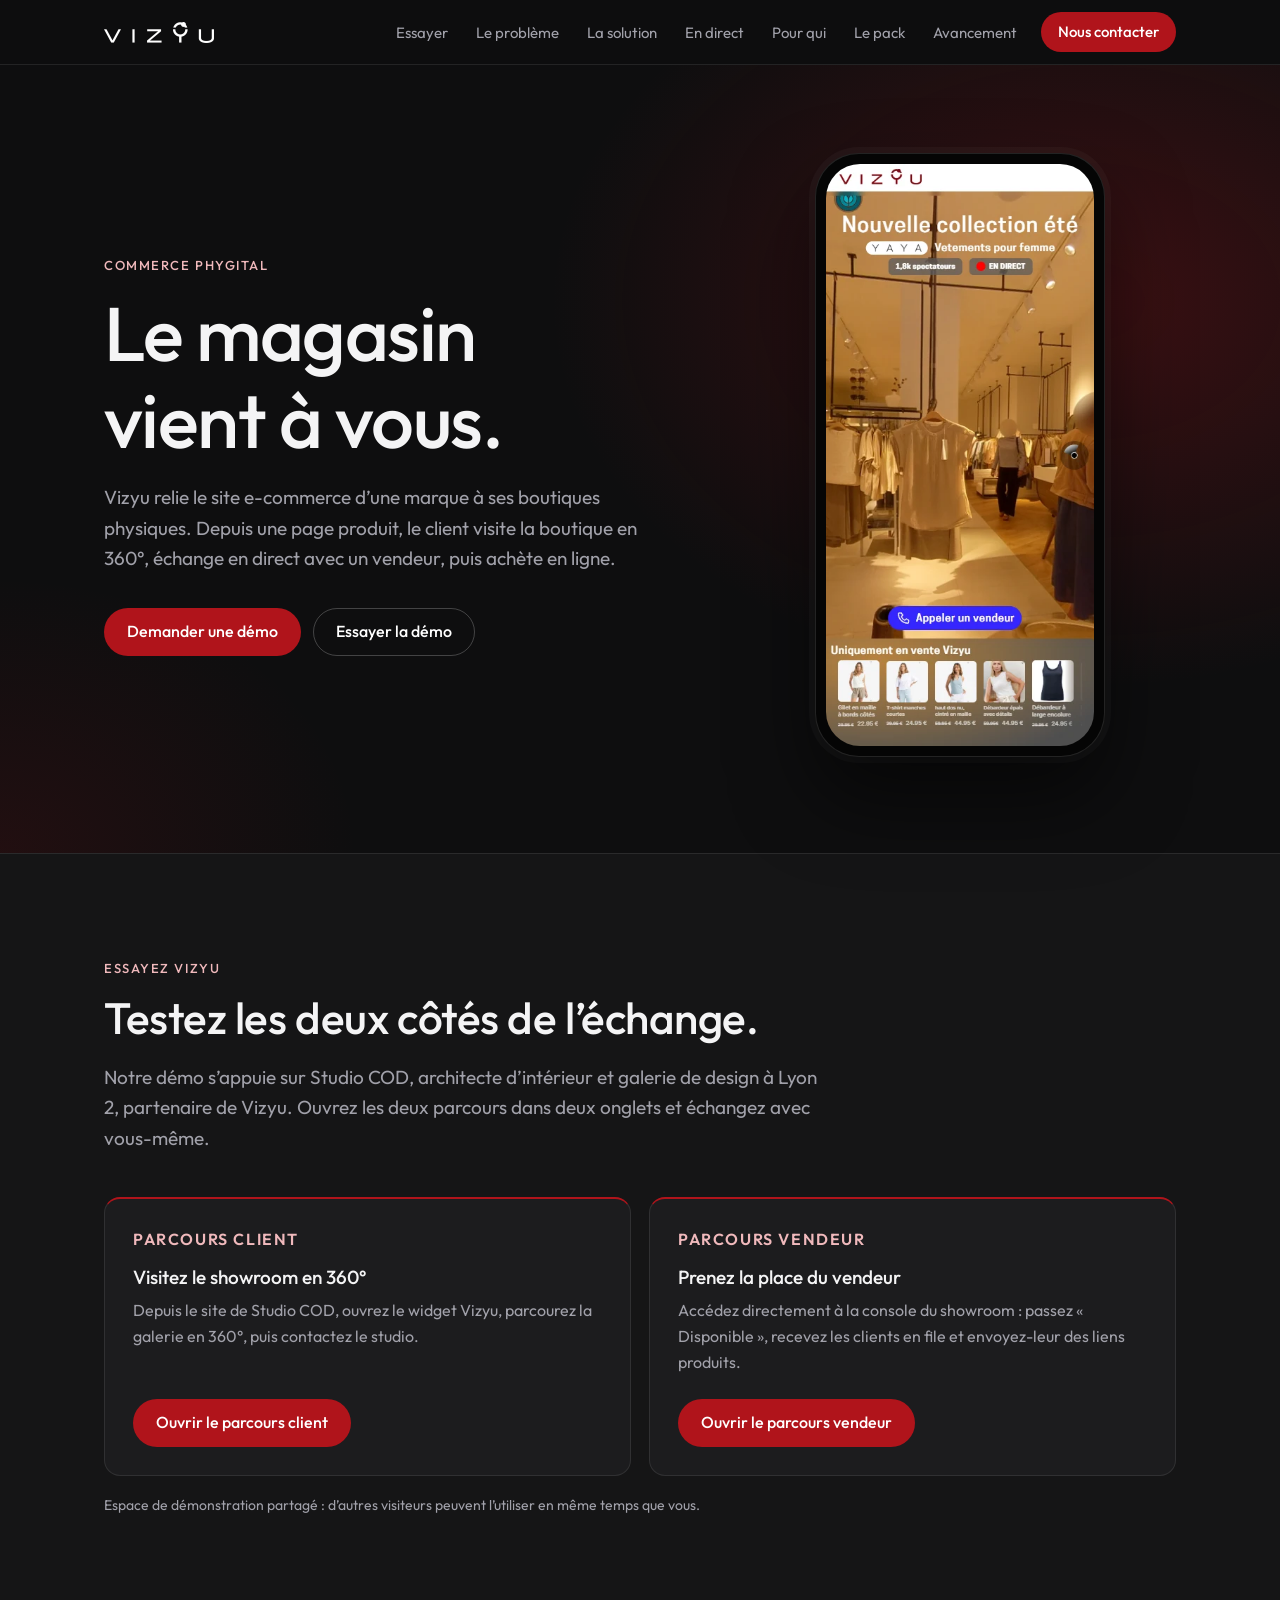
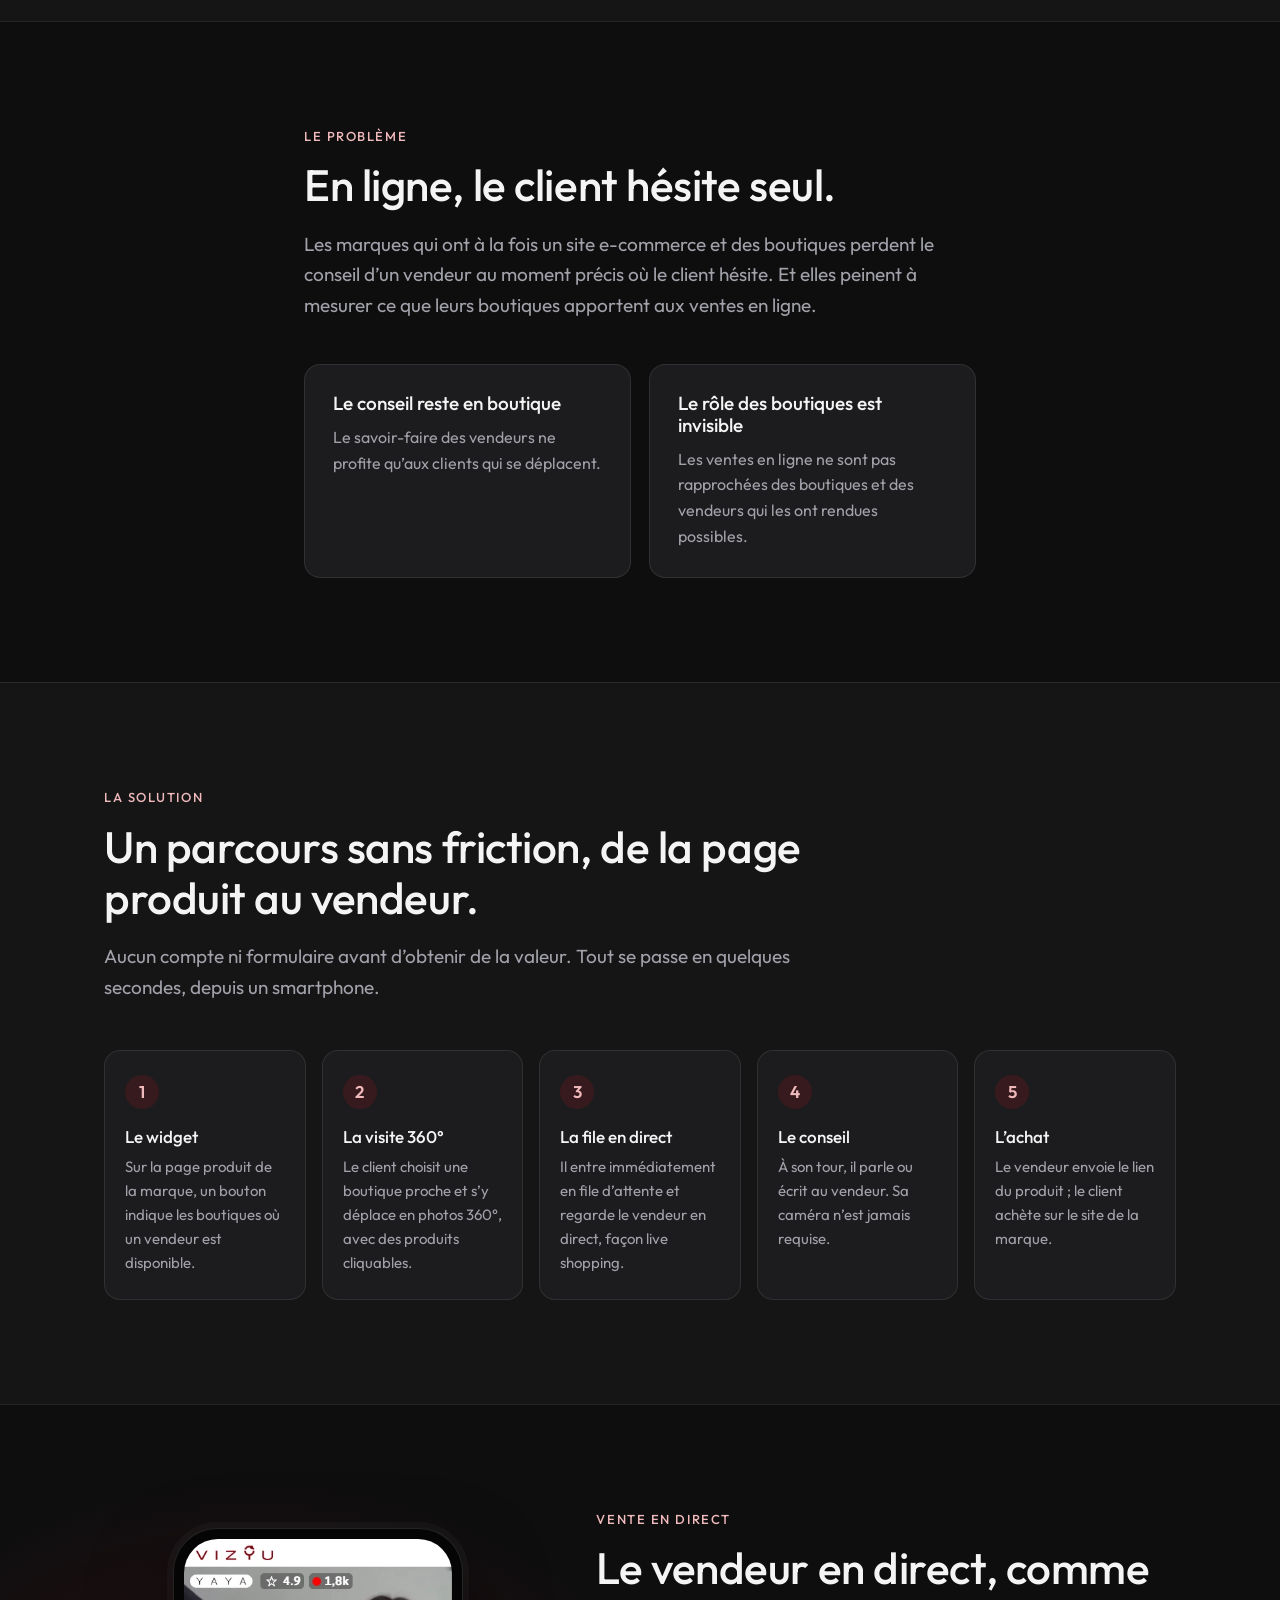
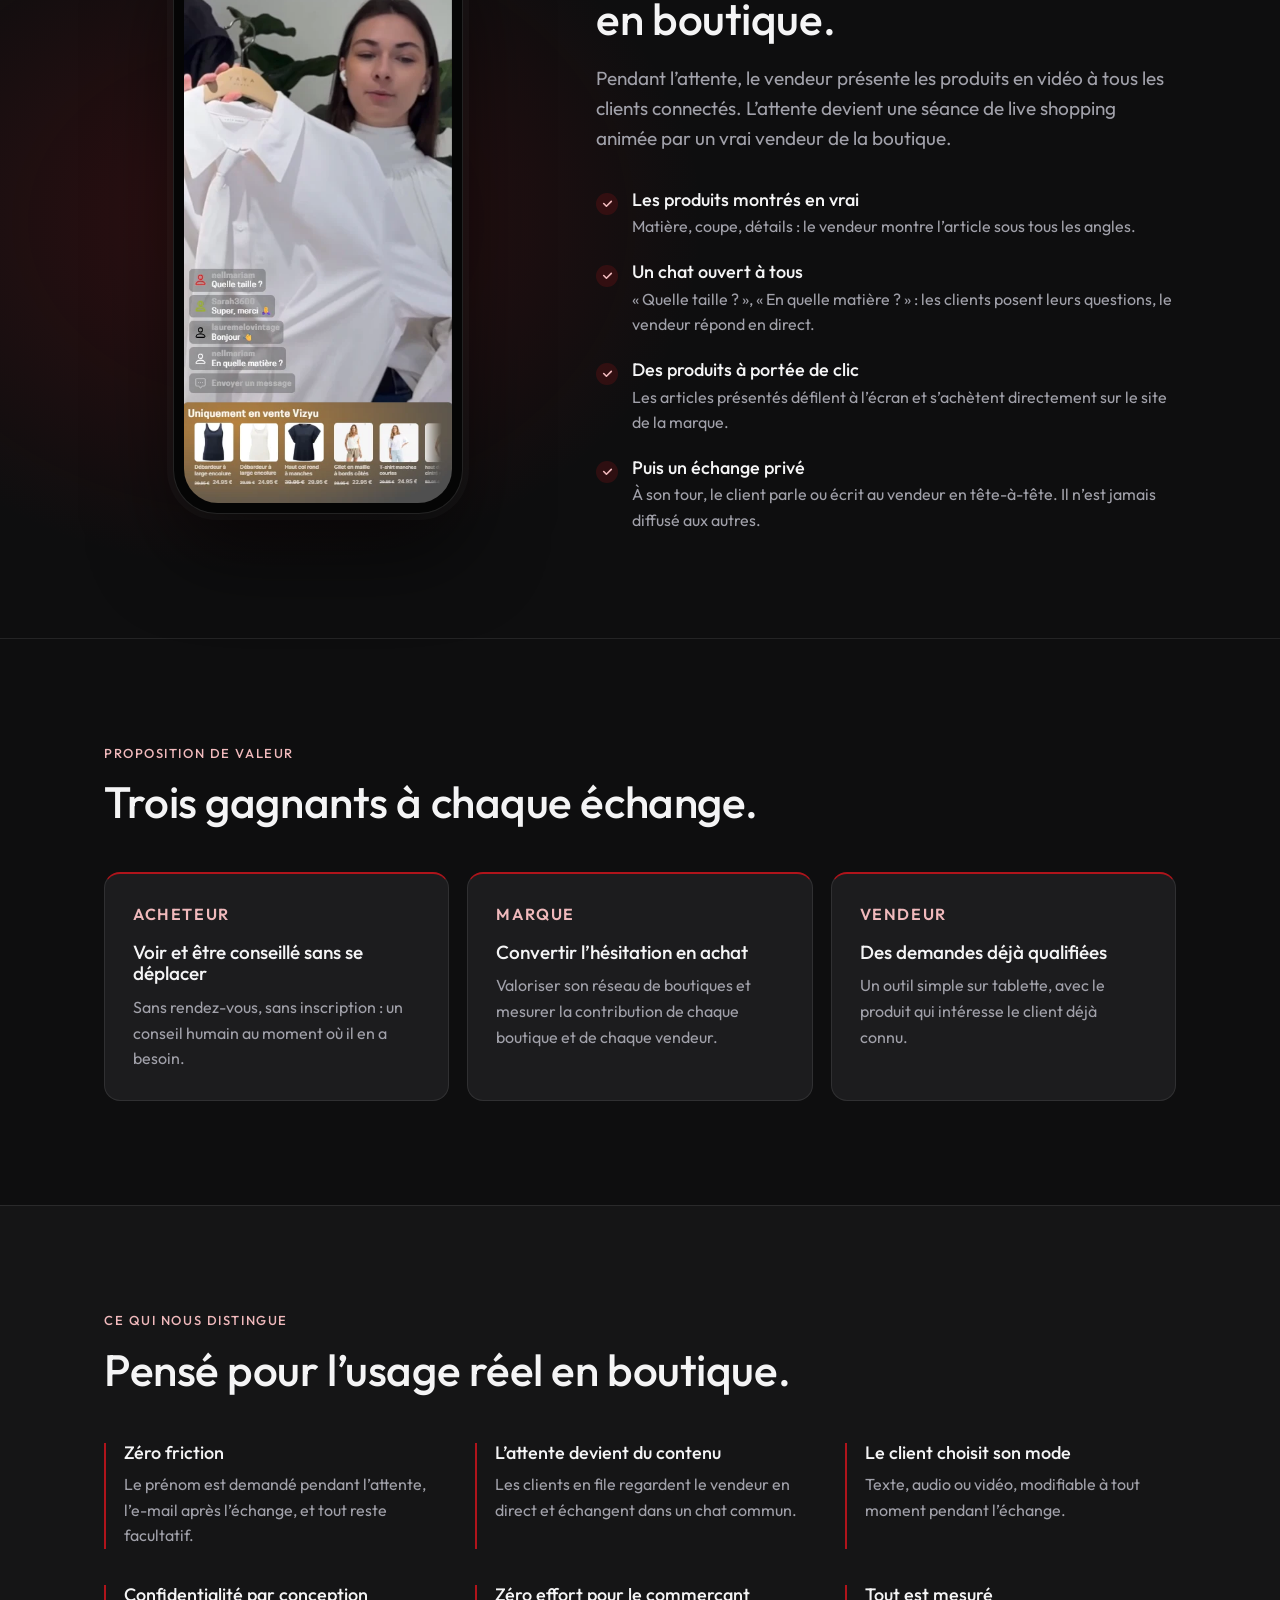
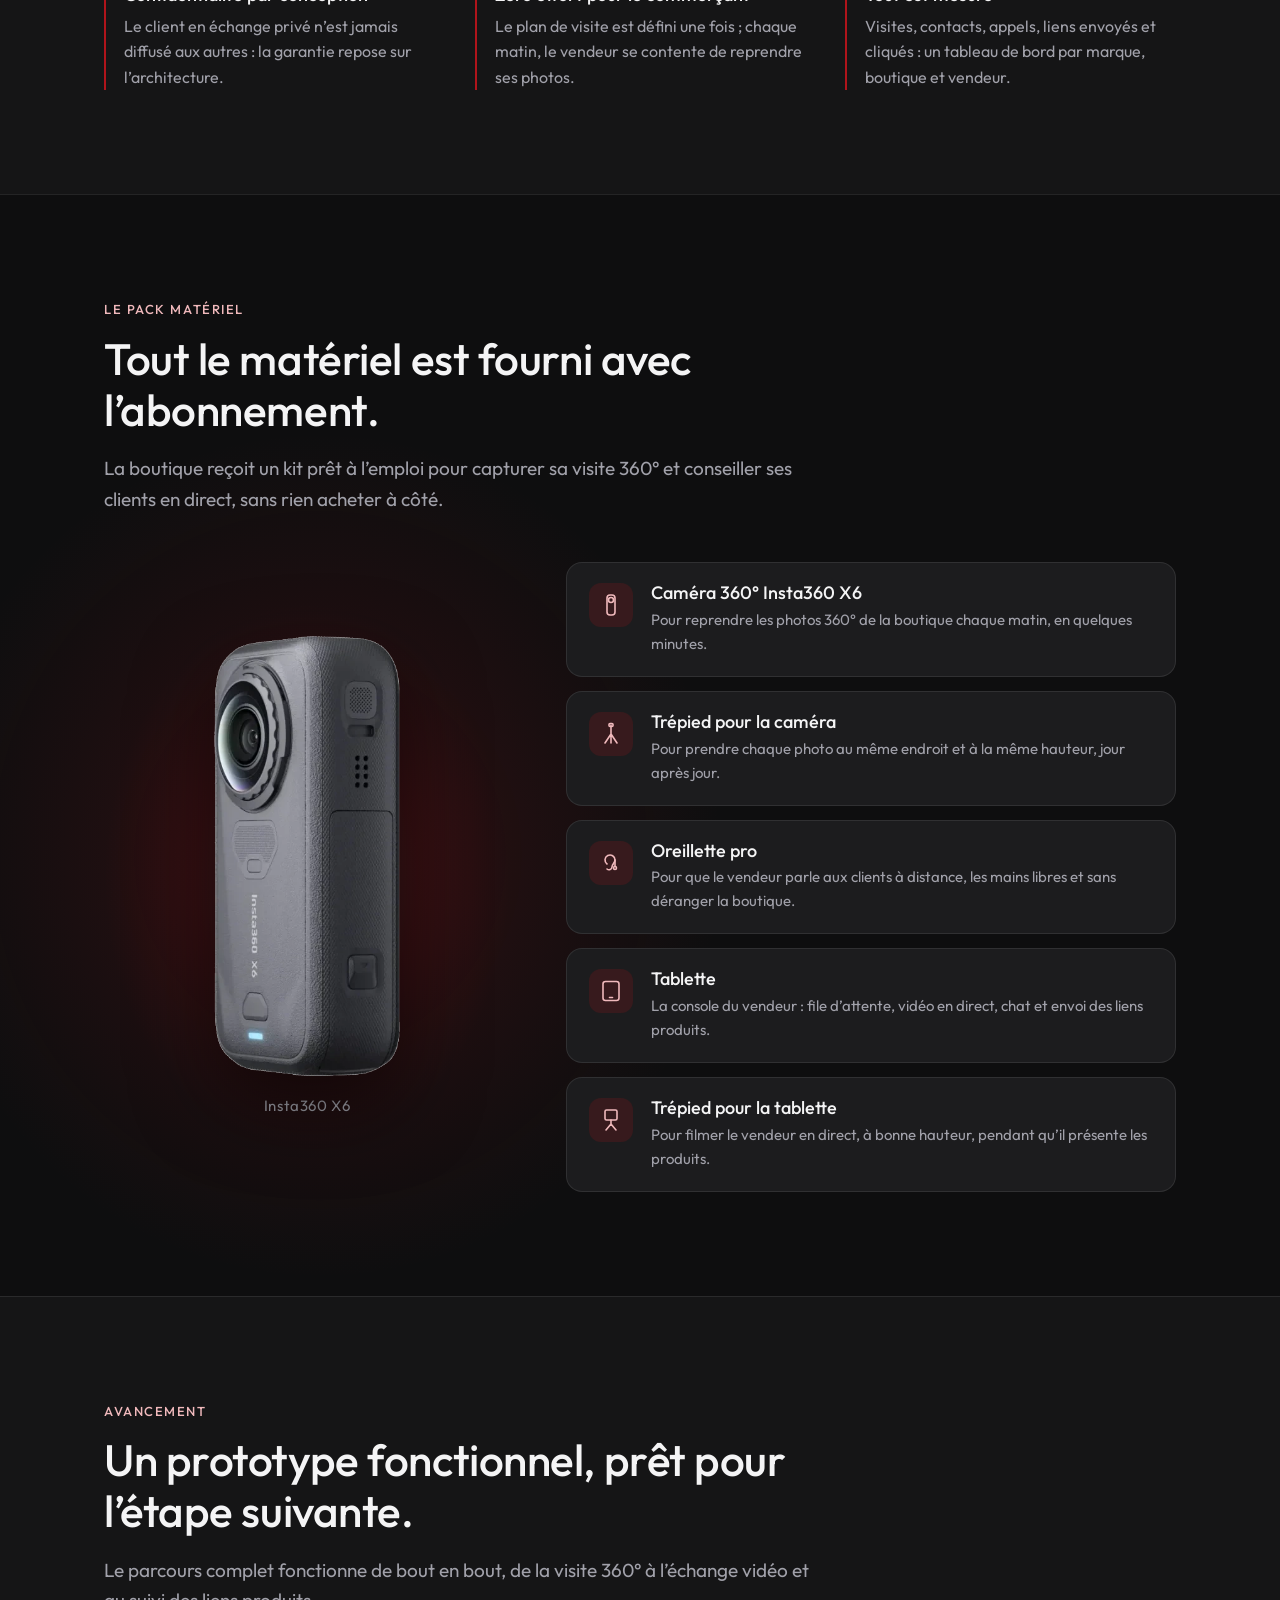
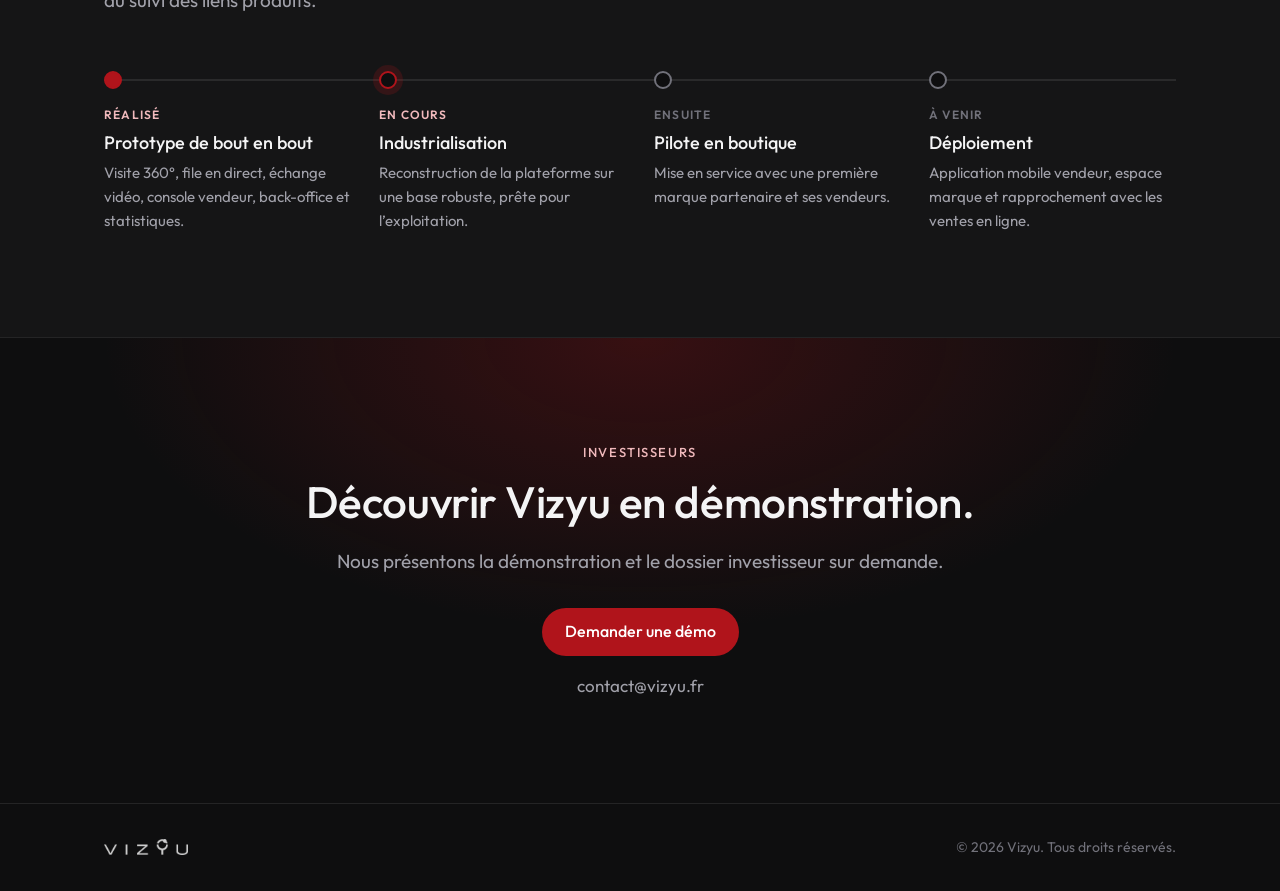
==== commit 3bd4c3d4: "feat: site démo Studio COD sur /studio-cod/ (remplace Atelier Ombelle) - Nouvelle page Studio COD (a" ====
--- a/index.html
+++ b/index.html
@@ -77,7 +77,7 @@
           <p class="eyebrow">Essayez Vizyu</p>
           <h2>Testez les deux côtés de l’échange.</h2>
           <p class="lead">
-            Notre démo s’appuie sur Atelier Ombelle, un cabinet fictif d’architecture d’intérieur.
+            Notre démo s’appuie sur Studio COD, architecte d’intérieur et galerie de design à Lyon 2, partenaire de Vizyu.
             Ouvrez les deux parcours dans deux onglets et échangez avec vous-même.
           </p>
         </div>
@@ -85,8 +85,8 @@
           <article class="card card--accent essai">
             <p class="card__tag">Parcours client</p>
             <h3>Visitez le showroom en 360°</h3>
-            <p>Depuis le site du cabinet, ouvrez le widget Vizyu, parcourez le showroom pièce par pièce, puis contactez un vendeur.</p>
-            <a class="btn" href="/salon/" target="_blank" rel="noopener">Ouvrir le parcours client</a>
+            <p>Depuis le site de Studio COD, ouvrez le widget Vizyu, parcourez la galerie en 360°, puis contactez le studio.</p>
+            <a class="btn" href="/studio-cod/" target="_blank" rel="noopener">Ouvrir le parcours client</a>
           </article>
           <article class="card card--accent essai">
             <p class="card__tag">Parcours vendeur</p>
